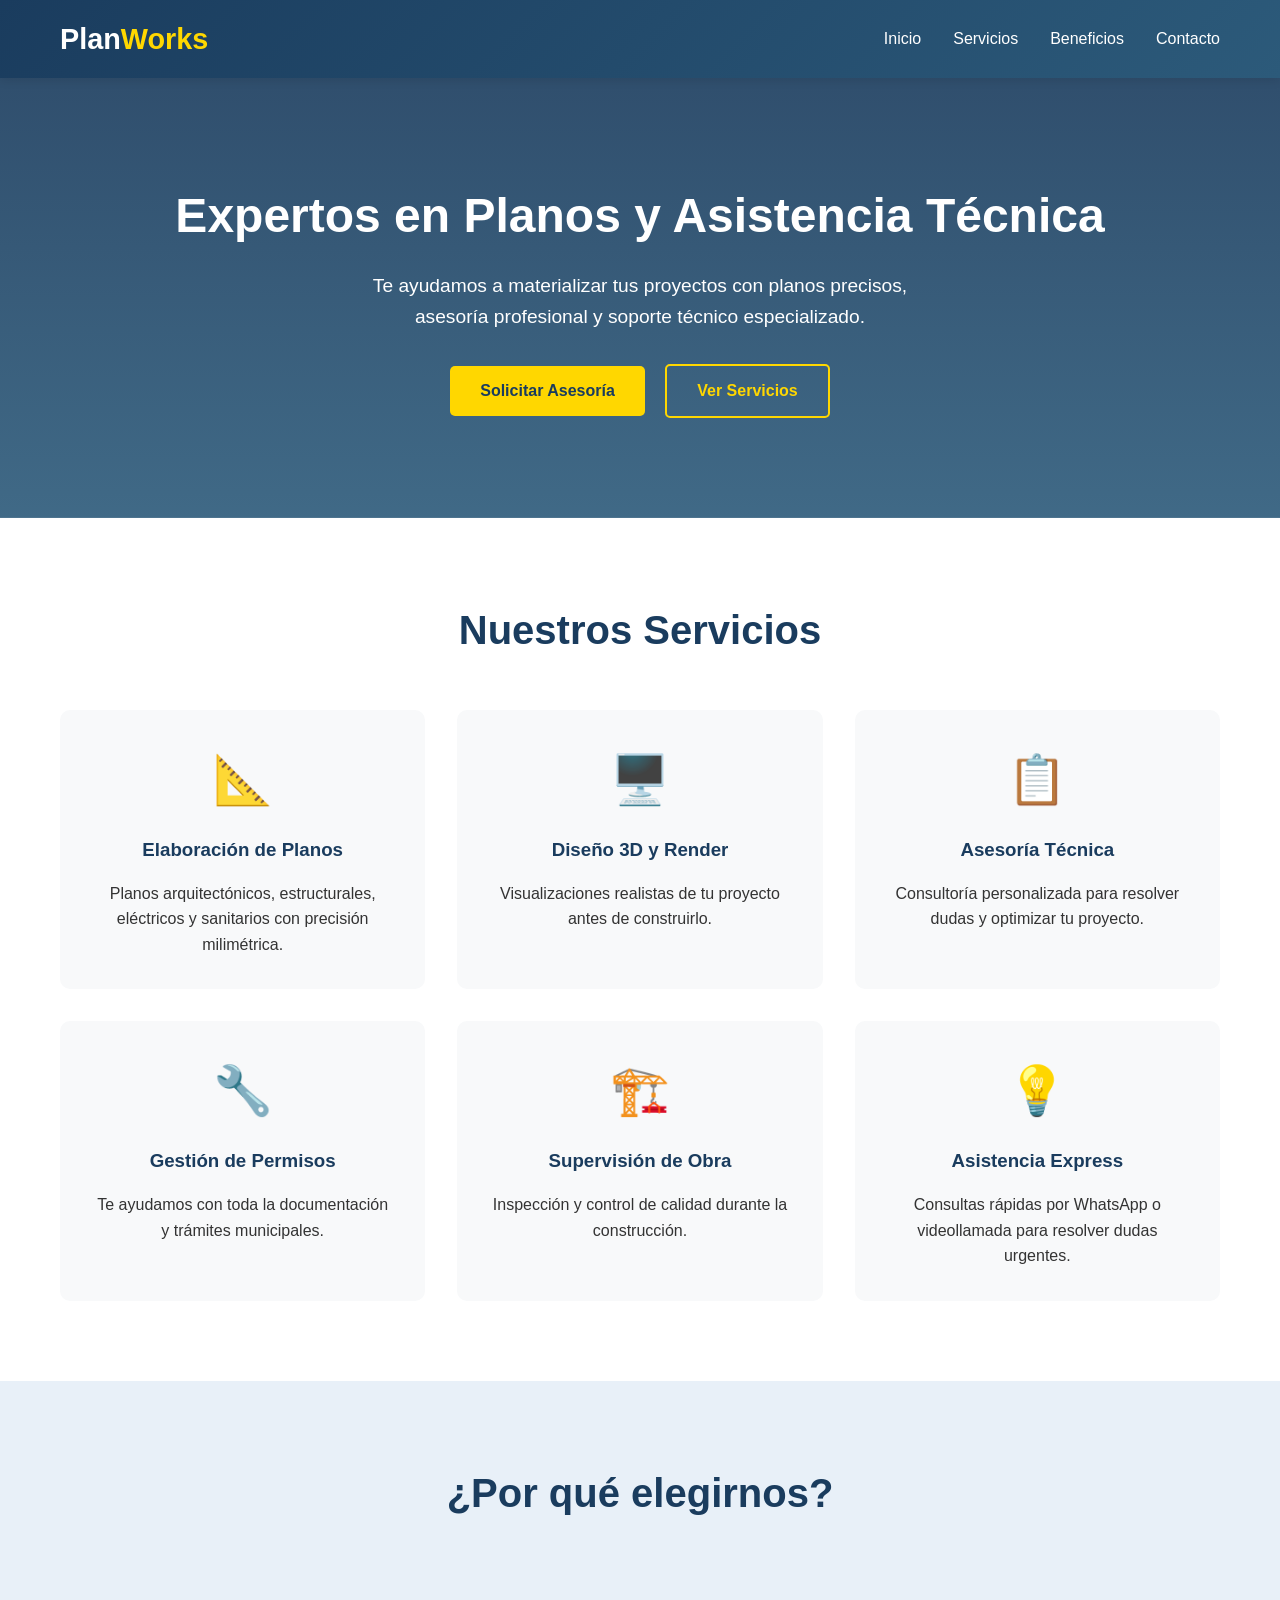
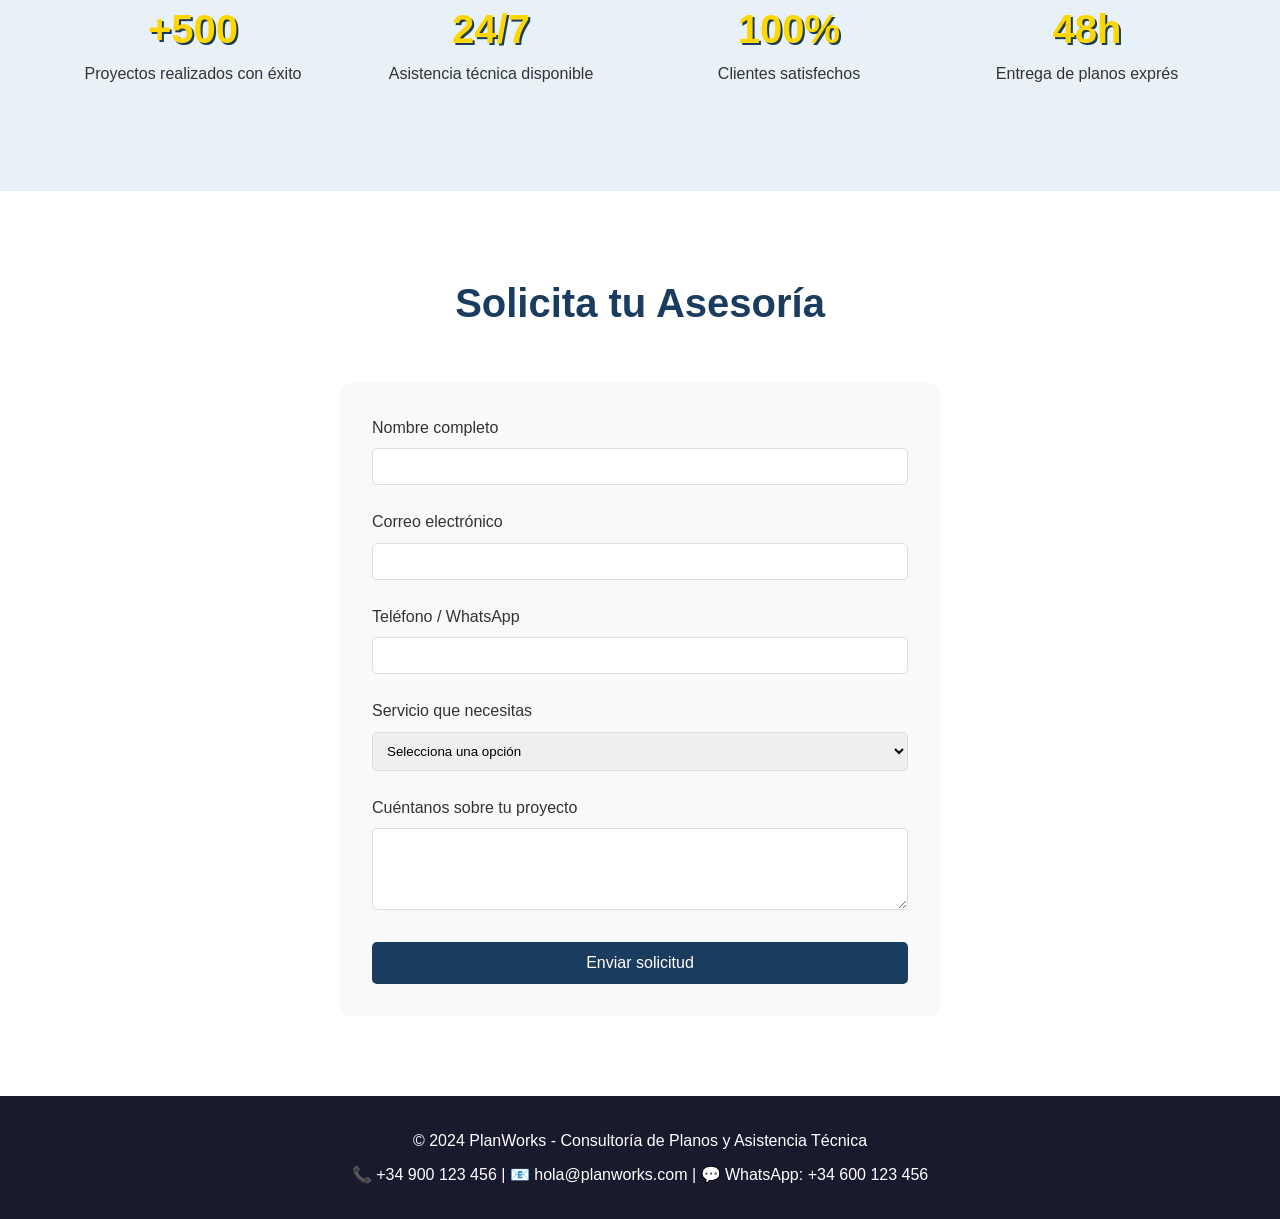
==== index.html @ 2c94723d "Update index.html" ====
<!DOCTYPE html>
<html lang="es">
<head>
    <meta charset="UTF-8">
    <meta name="viewport" content="width=device-width, initial-scale=1.0">
    <title>PlanWorks | Consultoría de Planos y Asistencia Técnica</title>
    <style>
        * {
            margin: 0;
            padding: 0;
            box-sizing: border-box;
        }

        body {
            font-family: 'Segoe UI', Tahoma, Geneva, Verdana, sans-serif;
            line-height: 1.6;
            color: #333;
            background-color: #f8f9fa;
        }

        /* Header */
        .header {
            background: linear-gradient(135deg, #1a3c5e 0%, #2c5a7a 100%);
            color: white;
            padding: 1rem 0;
            position: sticky;
            top: 0;
            z-index: 100;
            box-shadow: 0 2px 10px rgba(0,0,0,0.1);
        }

        .container {
            max-width: 1200px;
            margin: 0 auto;
            padding: 0 20px;
        }

        .nav {
            display: flex;
            justify-content: space-between;
            align-items: center;
            flex-wrap: wrap;
        }

        .logo {
            font-size: 1.8rem;
            font-weight: bold;
        }

        .logo span {
            color: #ffd700;
        }

        .nav-links {
            display: flex;
            gap: 2rem;
            list-style: none;
        }

        .nav-links a {
            color: white;
            text-decoration: none;
            font-weight: 500;
            transition: color 0.3s;
        }

        .nav-links a:hover {
            color: #ffd700;
        }

        /* Hero */
        .hero {
            background: linear-gradient(rgba(26,60,94,0.9), rgba(44,90,122,0.9)), url('https://images.unsplash.com/photo-1504917595217-d4dc5ebe6122?ixlib=rb-4.0.3&auto=format&fit=crop&w=1920&q=80');
            background-size: cover;
            background-position: center;
            color: white;
            padding: 100px 0;
            text-align: center;
        }

        .hero h1 {
            font-size: 3rem;
            margin-bottom: 1rem;
        }

        .hero p {
            font-size: 1.2rem;
            max-width: 600px;
            margin: 0 auto 2rem;
        }

        .btn {
            display: inline-block;
            padding: 12px 30px;
            background: #ffd700;
            color: #1a3c5e;
            text-decoration: none;
            border-radius: 5px;
            font-weight: bold;
            transition: transform 0.3s, background 0.3s;
        }

        .btn:hover {
            background: #ffed4a;
            transform: translateY(-2px);
        }

        .btn-outline {
            background: transparent;
            border: 2px solid #ffd700;
            color: #ffd700;
            margin-left: 1rem;
        }

        .btn-outline:hover {
            background: #ffd700;
            color: #1a3c5e;
        }

        /* Servicios */
        .services {
            padding: 80px 0;
            background: white;
        }

        .section-title {
            text-align: center;
            font-size: 2.5rem;
            margin-bottom: 3rem;
            color: #1a3c5e;
        }

        .services-grid {
            display: grid;
            grid-template-columns: repeat(auto-fit, minmax(300px, 1fr));
            gap: 2rem;
        }

        .service-card {
            background: #f8f9fa;
            padding: 2rem;
            border-radius: 10px;
            text-align: center;
            transition: transform 0.3s, box-shadow 0.3s;
        }

        .service-card:hover {
            transform: translateY(-5px);
            box-shadow: 0 10px 30px rgba(0,0,0,0.1);
        }

        .service-icon {
            font-size: 3rem;
            margin-bottom: 1rem;
        }

        .service-card h3 {
            color: #1a3c5e;
            margin-bottom: 1rem;
        }

        /* Beneficios */
        .benefits {
            background: #e8f0f8;
            padding: 80px 0;
        }

        .benefits-grid {
            display: grid;
            grid-template-columns: repeat(auto-fit, minmax(250px, 1fr));
            gap: 2rem;
        }

        .benefit-item {
            text-align: center;
            padding: 1.5rem;
        }

        .benefit-number {
            font-size: 2.5rem;
            font-weight: bold;
            color: #ffd700;
            text-shadow: 2px 2px 0 #1a3c5e;
        }

        /* Contacto */
        .contact {
            padding: 80px 0;
            background: white;
        }

        .contact-form {
            max-width: 600px;
            margin: 0 auto;
            background: #f8f9fa;
            padding: 2rem;
            border-radius: 10px;
        }

        .form-group {
            margin-bottom: 1.5rem;
        }

        .form-group label {
            display: block;
            margin-bottom: 0.5rem;
            font-weight: 500;
        }

        .form-group input,
        .form-group select,
        .form-group textarea {
            width: 100%;
            padding: 10px;
            border: 1px solid #ddd;
            border-radius: 5px;
            font-family: inherit;
        }

        .form-group textarea {
            resize: vertical;
        }

        .submit-btn {
            background: #1a3c5e;
            color: white;
            padding: 12px 30px;
            border: none;
            border-radius: 5px;
            cursor: pointer;
            font-size: 1rem;
            width: 100%;
        }

        .submit-btn:hover {
            background: #2c5a7a;
        }

        /* Footer */
        .footer {
            background: #1a1a2e;
            color: white;
            text-align: center;
            padding: 2rem 0;
        }

        /* Responsive */
        @media (max-width: 768px) {
            .nav-links {
                margin-top: 1rem;
                gap: 1rem;
            }
            .hero h1 {
                font-size: 2rem;
            }
            .btn-outline {
                margin-left: 0;
                margin-top: 1rem;
            }
        }
    </style>
</head>
<body>
    <header class="header">
        <div class="container">
            <nav class="nav">
                <div class="logo">Plan<span>Works</span></div>
                <ul class="nav-links">
                    <li><a href="#inicio">Inicio</a></li>
                    <li><a href="#servicios">Servicios</a></li>
                    <li><a href="#beneficios">Beneficios</a></li>
                    <li><a href="#contacto">Contacto</a></li>
                </ul>
            </nav>
        </div>
    </header>

    <section id="inicio" class="hero">
        <div class="container">
            <h1>Expertos en Planos y Asistencia Técnica</h1>
            <p>Te ayudamos a materializar tus proyectos con planos precisos, asesoría profesional y soporte técnico especializado.</p>
            <a href="#contacto" class="btn">Solicitar Asesoría</a>
            <a href="#servicios" class="btn btn-outline">Ver Servicios</a>
        </div>
    </section>

    <section id="servicios" class="services">
        <div class="container">
            <h2 class="section-title">Nuestros Servicios</h2>
            <div class="services-grid">
                <div class="service-card">
                    <div class="service-icon">📐</div>
                    <h3>Elaboración de Planos</h3>
                    <p>Planos arquitectónicos, estructurales, eléctricos y sanitarios con precisión milimétrica.</p>
                </div>
                <div class="service-card">
                    <div class="service-icon">🖥️</div>
                    <h3>Diseño 3D y Render</h3>
                    <p>Visualizaciones realistas de tu proyecto antes de construirlo.</p>
                </div>
                <div class="service-card">
                    <div class="service-icon">📋</div>
                    <h3>Asesoría Técnica</h3>
                    <p>Consultoría personalizada para resolver dudas y optimizar tu proyecto.</p>
                </div>
                <div class="service-card">
                    <div class="service-icon">🔧</div>
                    <h3>Gestión de Permisos</h3>
                    <p>Te ayudamos con toda la documentación y trámites municipales.</p>
                </div>
                <div class="service-card">
                    <div class="service-icon">🏗️</div>
                    <h3>Supervisión de Obra</h3>
                    <p>Inspección y control de calidad durante la construcción.</p>
                </div>
                <div class="service-card">
                    <div class="service-icon">💡</div>
                    <h3>Asistencia Express</h3>
                    <p>Consultas rápidas por WhatsApp o videollamada para resolver dudas urgentes.</p>
                </div>
            </div>
        </div>
    </section>

    <section id="beneficios" class="benefits">
        <div class="container">
            <h2 class="section-title">¿Por qué elegirnos?</h2>
            <div class="benefits-grid">
                <div class="benefit-item">
                    <div class="benefit-number">+500</div>
                    <p>Proyectos realizados con éxito</p>
                </div>
                <div class="benefit-item">
                    <div class="benefit-number">24/7</div>
                    <p>Asistencia técnica disponible</p>
                </div>
                <div class="benefit-item">
                    <div class="benefit-number">100%</div>
                    <p>Clientes satisfechos</p>
                </div>
                <div class="benefit-item">
                    <div class="benefit-number">48h</div>
                    <p>Entrega de planos exprés</p>
                </div>
            </div>
        </div>
    </section>

    <section id="contacto" class="contact">
        <div class="container">
            <h2 class="section-title">Solicita tu Asesoría</h2>
            <form class="contact-form" id="contactForm">
                <div class="form-group">
                    <label for="nombre">Nombre completo</label>
                    <input type="text" id="nombre" name="nombre" required>
                </div>
                <div class="form-group">
                    <label for="email">Correo electrónico</label>
                    <input type="email" id="email" name="email" required>
                </div>
                <div class="form-group">
                    <label for="telefono">Teléfono / WhatsApp</label>
                    <input type="tel" id="telefono" name="telefono" required>
                </div>
                <div class="form-group">
                    <label for="servicio">Servicio que necesitas</label>
                    <select id="servicio" name="servicio">
                        <option value="">Selecciona una opción</option>
                        <option>Elaboración de planos</option>
                        <option>Diseño 3D</option>
                        <option>Asesoría técnica</option>
                        <option>Gestión de permisos</option>
                        <option>Supervisión de obra</option>
                        <option>Asistencia express</option>
                    </select>
                </div>
                <div class="form-group">
                    <label for="mensaje">Cuéntanos sobre tu proyecto</label>
                    <textarea id="mensaje" name="mensaje" rows="4" required></textarea>
                </div>
                <button type="submit" class="submit-btn">Enviar solicitud</button>
            </form>
        </div>
    </section>

    <footer class="footer">
        <div class="container">
            <p>&copy; 2024 PlanWorks - Consultoría de Planos y Asistencia Técnica</p>
            <p style="margin-top: 0.5rem;">📞 +34 900 123 456 | 📧 hola@planworks.com | 💬 WhatsApp: +34 600 123 456</p>
        </div>
    </footer>

    <script>
        document.getElementById('contactForm').addEventListener('submit', function(e) {
            e.preventDefault();
            alert('¡Gracias por contactarnos! En breve un asesor se comunicará contigo.');
            this.reset();
        });
    </script>
</body>
</html>
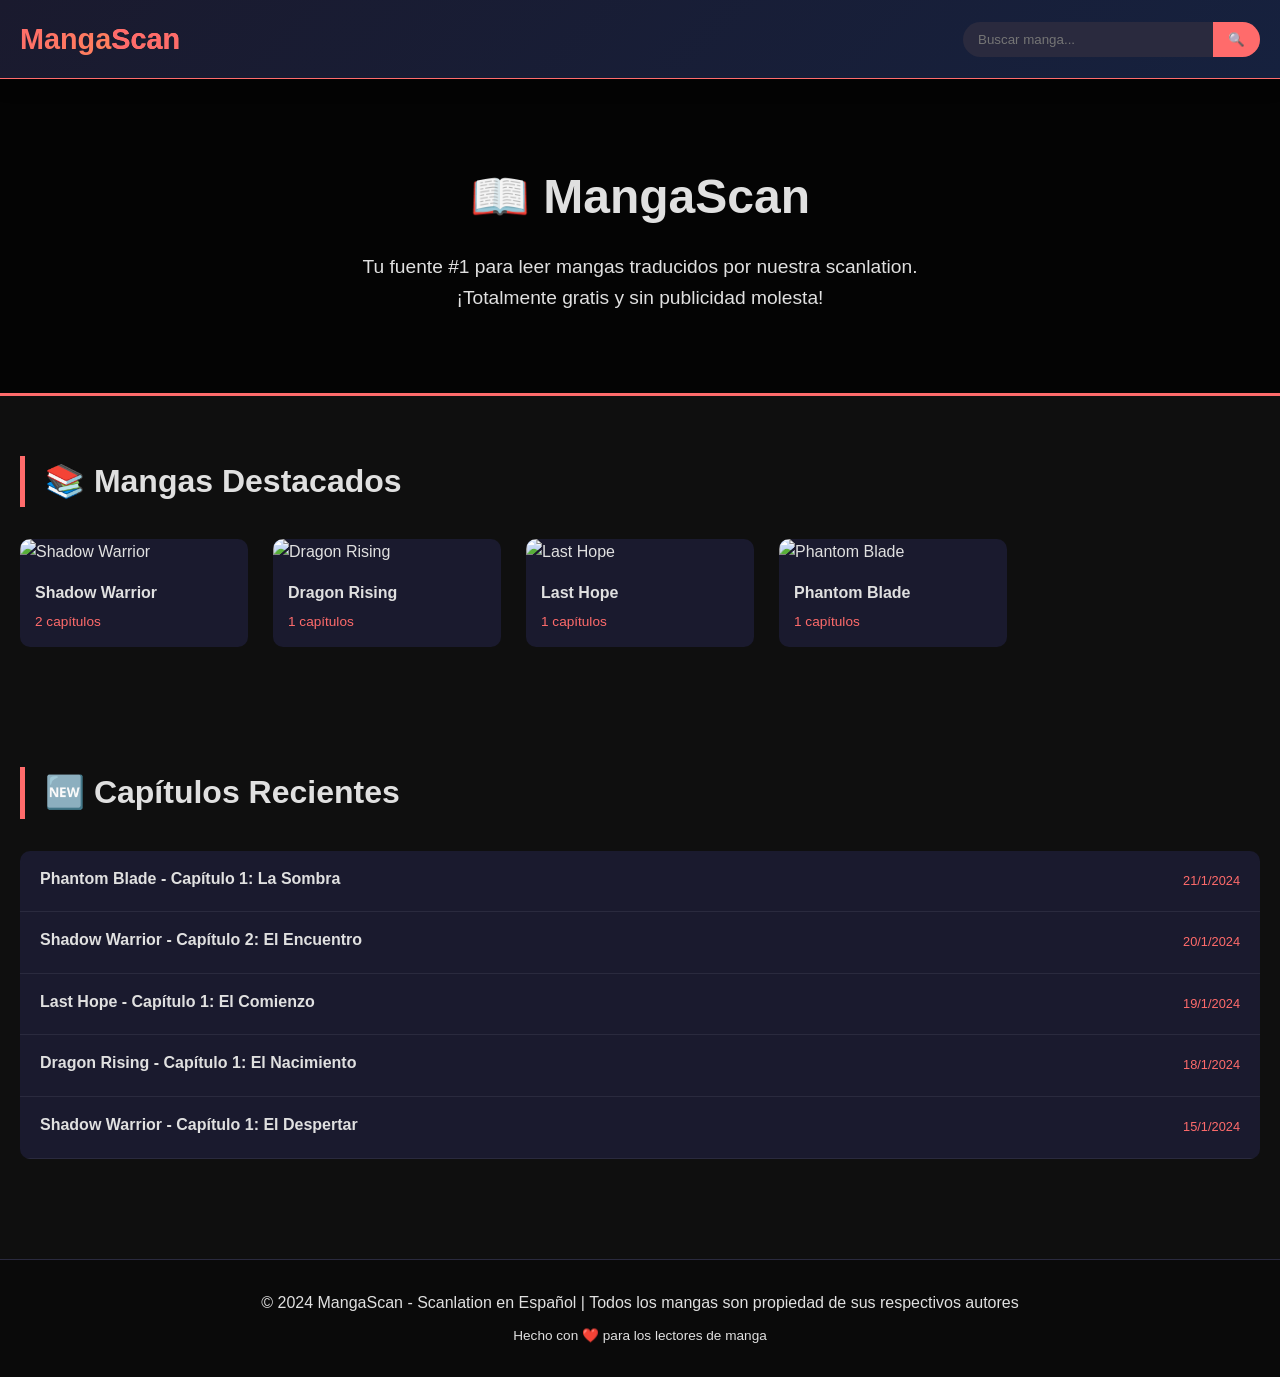
==== commit fdac6090: "Update index.html" ====
--- a/index.html
+++ b/index.html
@@ -2,8 +2,8 @@
 <html lang="es">
 <head>
     <meta charset="UTF-8">
-    <meta name="viewport" content="width=device-width, initial-scale=1.0">
-    <title>PlanWorks | Consultoría de Planos y Asistencia Técnica</title>
+    <meta name="viewport" content="width=device-width, initial-scale=1.0, user-scalable=yes">
+    <title>MangaScan | Leer Mangas Online - Scanlation en Español</title>
     <style>
         * {
             margin: 0;
@@ -12,25 +12,24 @@
         }
 
         body {
-            font-family: 'Segoe UI', Tahoma, Geneva, Verdana, sans-serif;
+            font-family: 'Segoe UI', 'Roboto', 'Noto Sans', sans-serif;
+            background: #0f0f0f;
+            color: #e0e0e0;
             line-height: 1.6;
-            color: #333;
-            background-color: #f8f9fa;
         }
 
         /* Header */
         .header {
-            background: linear-gradient(135deg, #1a3c5e 0%, #2c5a7a 100%);
-            color: white;
-            padding: 1rem 0;
+            background: linear-gradient(135deg, #1a1a2e 0%, #16213e 100%);
             position: sticky;
             top: 0;
             z-index: 100;
-            box-shadow: 0 2px 10px rgba(0,0,0,0.1);
+            box-shadow: 0 2px 20px rgba(0,0,0,0.3);
+            border-bottom: 1px solid #ff6b6b;
         }
 
         .container {
-            max-width: 1200px;
+            max-width: 1300px;
             margin: 0 auto;
             padding: 0 20px;
         }
@@ -40,42 +39,62 @@
             justify-content: space-between;
             align-items: center;
             flex-wrap: wrap;
+            padding: 1rem 0;
         }
 
         .logo {
             font-size: 1.8rem;
             font-weight: bold;
+            background: linear-gradient(135deg, #ff6b6b, #ff8e53);
+            -webkit-background-clip: text;
+            background-clip: text;
+            color: transparent;
         }
 
         .logo span {
-            color: #ffd700;
-        }
-
-        .nav-links {
+            color: #ff6b6b;
+            background: none;
+            -webkit-background-clip: unset;
+            background-clip: unset;
+        }
+
+        .search-bar {
             display: flex;
-            gap: 2rem;
-            list-style: none;
-        }
-
-        .nav-links a {
+            background: #2a2a3e;
+            border-radius: 25px;
+            overflow: hidden;
+        }
+
+        .search-bar input {
+            padding: 10px 15px;
+            border: none;
+            background: transparent;
             color: white;
-            text-decoration: none;
-            font-weight: 500;
-            transition: color 0.3s;
-        }
-
-        .nav-links a:hover {
-            color: #ffd700;
-        }
-
-        /* Hero */
+            width: 250px;
+            outline: none;
+        }
+
+        .search-bar button {
+            padding: 10px 15px;
+            background: #ff6b6b;
+            border: none;
+            color: white;
+            cursor: pointer;
+            transition: background 0.3s;
+        }
+
+        .search-bar button:hover {
+            background: #ff5252;
+        }
+
+        /* Hero Banner */
         .hero {
-            background: linear-gradient(rgba(26,60,94,0.9), rgba(44,90,122,0.9)), url('https://images.unsplash.com/photo-1504917595217-d4dc5ebe6122?ixlib=rb-4.0.3&auto=format&fit=crop&w=1920&q=80');
+            background: linear-gradient(rgba(0,0,0,0.7), rgba(0,0,0,0.7)), url('https://images.unsplash.com/photo-1578632767115-351597cf2477?ixlib=rb-4.0.3&auto=format&fit=crop&w=1920&q=80');
             background-size: cover;
             background-position: center;
-            color: white;
-            padding: 100px 0;
+            padding: 80px 0;
             text-align: center;
+            border-bottom: 3px solid #ff6b6b;
         }
 
         .hero h1 {
@@ -86,315 +105,447 @@
         .hero p {
             font-size: 1.2rem;
             max-width: 600px;
-            margin: 0 auto 2rem;
-        }
-
-        .btn {
-            display: inline-block;
-            padding: 12px 30px;
-            background: #ffd700;
-            color: #1a3c5e;
+            margin: 0 auto;
+        }
+
+        /* Últimos Capítulos */
+        .section {
+            padding: 60px 0;
+        }
+
+        .section-title {
+            font-size: 2rem;
+            margin-bottom: 2rem;
+            border-left: 5px solid #ff6b6b;
+            padding-left: 20px;
+        }
+
+        .manga-grid {
+            display: grid;
+            grid-template-columns: repeat(auto-fill, minmax(200px, 1fr));
+            gap: 25px;
+        }
+
+        .manga-card {
+            background: #1a1a2e;
+            border-radius: 10px;
+            overflow: hidden;
+            transition: transform 0.3s, box-shadow 0.3s;
+            cursor: pointer;
             text-decoration: none;
-            border-radius: 5px;
+            color: inherit;
+            display: block;
+        }
+
+        .manga-card:hover {
+            transform: translateY(-5px);
+            box-shadow: 0 10px 30px rgba(255,107,107,0.2);
+        }
+
+        .manga-cover {
+            width: 100%;
+            height: 280px;
+            object-fit: cover;
+        }
+
+        .manga-info {
+            padding: 15px;
+        }
+
+        .manga-title {
             font-weight: bold;
-            transition: transform 0.3s, background 0.3s;
-        }
-
-        .btn:hover {
-            background: #ffed4a;
-            transform: translateY(-2px);
-        }
-
-        .btn-outline {
-            background: transparent;
-            border: 2px solid #ffd700;
-            color: #ffd700;
-            margin-left: 1rem;
-        }
-
-        .btn-outline:hover {
-            background: #ffd700;
-            color: #1a3c5e;
-        }
-
-        /* Servicios */
-        .services {
-            padding: 80px 0;
-            background: white;
-        }
-
-        .section-title {
-            text-align: center;
-            font-size: 2.5rem;
-            margin-bottom: 3rem;
-            color: #1a3c5e;
-        }
-
-        .services-grid {
-            display: grid;
-            grid-template-columns: repeat(auto-fit, minmax(300px, 1fr));
-            gap: 2rem;
-        }
-
-        .service-card {
-            background: #f8f9fa;
-            padding: 2rem;
+            font-size: 1rem;
+            margin-bottom: 5px;
+        }
+
+        .manga-chapter {
+            font-size: 0.85rem;
+            color: #ff6b6b;
+        }
+
+        /* Lista de Capítulos Recientes */
+        .recent-list {
+            background: #1a1a2e;
             border-radius: 10px;
-            text-align: center;
-            transition: transform 0.3s, box-shadow 0.3s;
-        }
-
-        .service-card:hover {
-            transform: translateY(-5px);
-            box-shadow: 0 10px 30px rgba(0,0,0,0.1);
-        }
-
-        .service-icon {
-            font-size: 3rem;
-            margin-bottom: 1rem;
-        }
-
-        .service-card h3 {
-            color: #1a3c5e;
-            margin-bottom: 1rem;
-        }
-
-        /* Beneficios */
-        .benefits {
-            background: #e8f0f8;
-            padding: 80px 0;
-        }
-
-        .benefits-grid {
-            display: grid;
-            grid-template-columns: repeat(auto-fit, minmax(250px, 1fr));
-            gap: 2rem;
-        }
-
-        .benefit-item {
-            text-align: center;
-            padding: 1.5rem;
-        }
-
-        .benefit-number {
-            font-size: 2.5rem;
+            overflow: hidden;
+        }
+
+        .chapter-item {
+            display: flex;
+            justify-content: space-between;
+            align-items: center;
+            padding: 15px 20px;
+            border-bottom: 1px solid #2a2a3e;
+            transition: background 0.3s;
+            cursor: pointer;
+            text-decoration: none;
+            color: inherit;
+        }
+
+        .chapter-item:hover {
+            background: #2a2a3e;
+        }
+
+        .chapter-info h4 {
+            margin-bottom: 5px;
+        }
+
+        .chapter-info p {
+            font-size: 0.85rem;
+            color: #888;
+        }
+
+        .chapter-date {
+            font-size: 0.8rem;
+            color: #ff6b6b;
+        }
+
+        /* Lector de Mangas */
+        .reader-container {
+            display: none;
+            position: fixed;
+            top: 0;
+            left: 0;
+            width: 100%;
+            height: 100%;
+            background: #0a0a0a;
+            z-index: 1000;
+            overflow-y: auto;
+        }
+
+        .reader-header {
+            position: sticky;
+            top: 0;
+            background: #1a1a2e;
+            padding: 15px 20px;
+            display: flex;
+            justify-content: space-between;
+            align-items: center;
+            flex-wrap: wrap;
+            gap: 10px;
+            z-index: 10;
+            border-bottom: 1px solid #ff6b6b;
+        }
+
+        .reader-title {
+            font-size: 1.2rem;
             font-weight: bold;
-            color: #ffd700;
-            text-shadow: 2px 2px 0 #1a3c5e;
-        }
-
-        /* Contacto */
-        .contact {
-            padding: 80px 0;
-            background: white;
-        }
-
-        .contact-form {
-            max-width: 600px;
-            margin: 0 auto;
-            background: #f8f9fa;
-            padding: 2rem;
-            border-radius: 10px;
-        }
-
-        .form-group {
-            margin-bottom: 1.5rem;
-        }
-
-        .form-group label {
-            display: block;
-            margin-bottom: 0.5rem;
-            font-weight: 500;
-        }
-
-        .form-group input,
-        .form-group select,
-        .form-group textarea {
-            width: 100%;
-            padding: 10px;
-            border: 1px solid #ddd;
-            border-radius: 5px;
-            font-family: inherit;
-        }
-
-        .form-group textarea {
-            resize: vertical;
-        }
-
-        .submit-btn {
-            background: #1a3c5e;
+        }
+
+        .reader-controls {
+            display: flex;
+            gap: 10px;
+        }
+
+        .reader-btn {
+            background: #ff6b6b;
+            border: none;
             color: white;
-            padding: 12px 30px;
-            border: none;
+            padding: 8px 15px;
             border-radius: 5px;
             cursor: pointer;
-            font-size: 1rem;
-            width: 100%;
-        }
-
-        .submit-btn:hover {
-            background: #2c5a7a;
+            transition: background 0.3s;
+        }
+
+        .reader-btn:hover {
+            background: #ff5252;
+        }
+
+        .pages-container {
+            display: flex;
+            flex-direction: column;
+            align-items: center;
+            padding: 20px;
+        }
+
+        .manga-page {
+            max-width: 100%;
+            height: auto;
+            margin-bottom: 10px;
+            border-radius: 5px;
+            box-shadow: 0 5px 20px rgba(0,0,0,0.5);
+        }
+
+        .close-reader {
+            background: #ff4444;
         }
 
         /* Footer */
         .footer {
-            background: #1a1a2e;
-            color: white;
+            background: #0a0a0a;
             text-align: center;
-            padding: 2rem 0;
+            padding: 30px;
+            border-top: 1px solid #2a2a3e;
+            margin-top: 40px;
         }
 
         /* Responsive */
         @media (max-width: 768px) {
-            .nav-links {
-                margin-top: 1rem;
-                gap: 1rem;
+            .nav {
+                flex-direction: column;
+                gap: 15px;
+            }
+            .search-bar {
+                width: 100%;
+            }
+            .search-bar input {
+                flex: 1;
             }
             .hero h1 {
                 font-size: 2rem;
             }
-            .btn-outline {
-                margin-left: 0;
-                margin-top: 1rem;
+            .manga-grid {
+                grid-template-columns: repeat(auto-fill, minmax(150px, 1fr));
+            }
+            .manga-cover {
+                height: 220px;
             }
         }
     </style>
 </head>
 <body>
+    <!-- Header -->
     <header class="header">
         <div class="container">
             <nav class="nav">
-                <div class="logo">Plan<span>Works</span></div>
-                <ul class="nav-links">
-                    <li><a href="#inicio">Inicio</a></li>
-                    <li><a href="#servicios">Servicios</a></li>
-                    <li><a href="#beneficios">Beneficios</a></li>
-                    <li><a href="#contacto">Contacto</a></li>
-                </ul>
+                <div class="logo">Manga<span>Scan</span></div>
+                <div class="search-bar">
+                    <input type="text" id="searchInput" placeholder="Buscar manga...">
+                    <button onclick="searchManga()">🔍</button>
+                </div>
             </nav>
         </div>
     </header>
 
-    <section id="inicio" class="hero">
+    <!-- Hero -->
+    <section class="hero">
         <div class="container">
-            <h1>Expertos en Planos y Asistencia Técnica</h1>
-            <p>Te ayudamos a materializar tus proyectos con planos precisos, asesoría profesional y soporte técnico especializado.</p>
-            <a href="#contacto" class="btn">Solicitar Asesoría</a>
-            <a href="#servicios" class="btn btn-outline">Ver Servicios</a>
+            <h1>📖 MangaScan</h1>
+            <p>Tu fuente #1 para leer mangas traducidos por nuestra scanlation. ¡Totalmente gratis y sin publicidad molesta!</p>
         </div>
     </section>
 
-    <section id="servicios" class="services">
+    <!-- Últimos Mangas -->
+    <section class="section">
         <div class="container">
-            <h2 class="section-title">Nuestros Servicios</h2>
-            <div class="services-grid">
-                <div class="service-card">
-                    <div class="service-icon">📐</div>
-                    <h3>Elaboración de Planos</h3>
-                    <p>Planos arquitectónicos, estructurales, eléctricos y sanitarios con precisión milimétrica.</p>
-                </div>
-                <div class="service-card">
-                    <div class="service-icon">🖥️</div>
-                    <h3>Diseño 3D y Render</h3>
-                    <p>Visualizaciones realistas de tu proyecto antes de construirlo.</p>
-                </div>
-                <div class="service-card">
-                    <div class="service-icon">📋</div>
-                    <h3>Asesoría Técnica</h3>
-                    <p>Consultoría personalizada para resolver dudas y optimizar tu proyecto.</p>
-                </div>
-                <div class="service-card">
-                    <div class="service-icon">🔧</div>
-                    <h3>Gestión de Permisos</h3>
-                    <p>Te ayudamos con toda la documentación y trámites municipales.</p>
-                </div>
-                <div class="service-card">
-                    <div class="service-icon">🏗️</div>
-                    <h3>Supervisión de Obra</h3>
-                    <p>Inspección y control de calidad durante la construcción.</p>
-                </div>
-                <div class="service-card">
-                    <div class="service-icon">💡</div>
-                    <h3>Asistencia Express</h3>
-                    <p>Consultas rápidas por WhatsApp o videollamada para resolver dudas urgentes.</p>
-                </div>
+            <h2 class="section-title">📚 Mangas Destacados</h2>
+            <div class="manga-grid" id="mangaGrid">
+                <!-- Los mangas se cargan dinámicamente -->
             </div>
         </div>
     </section>
 
-    <section id="beneficios" class="benefits">
+    <!-- Capítulos Recientes -->
+    <section class="section">
         <div class="container">
-            <h2 class="section-title">¿Por qué elegirnos?</h2>
-            <div class="benefits-grid">
-                <div class="benefit-item">
-                    <div class="benefit-number">+500</div>
-                    <p>Proyectos realizados con éxito</p>
-                </div>
-                <div class="benefit-item">
-                    <div class="benefit-number">24/7</div>
-                    <p>Asistencia técnica disponible</p>
-                </div>
-                <div class="benefit-item">
-                    <div class="benefit-number">100%</div>
-                    <p>Clientes satisfechos</p>
-                </div>
-                <div class="benefit-item">
-                    <div class="benefit-number">48h</div>
-                    <p>Entrega de planos exprés</p>
-                </div>
+            <h2 class="section-title">🆕 Capítulos Recientes</h2>
+            <div class="recent-list" id="recentChapters">
+                <!-- Capítulos recientes -->
             </div>
         </div>
     </section>
 
-    <section id="contacto" class="contact">
-        <div class="container">
-            <h2 class="section-title">Solicita tu Asesoría</h2>
-            <form class="contact-form" id="contactForm">
-                <div class="form-group">
-                    <label for="nombre">Nombre completo</label>
-                    <input type="text" id="nombre" name="nombre" required>
-                </div>
-                <div class="form-group">
-                    <label for="email">Correo electrónico</label>
-                    <input type="email" id="email" name="email" required>
-                </div>
-                <div class="form-group">
-                    <label for="telefono">Teléfono / WhatsApp</label>
-                    <input type="tel" id="telefono" name="telefono" required>
-                </div>
-                <div class="form-group">
-                    <label for="servicio">Servicio que necesitas</label>
-                    <select id="servicio" name="servicio">
-                        <option value="">Selecciona una opción</option>
-                        <option>Elaboración de planos</option>
-                        <option>Diseño 3D</option>
-                        <option>Asesoría técnica</option>
-                        <option>Gestión de permisos</option>
-                        <option>Supervisión de obra</option>
-                        <option>Asistencia express</option>
-                    </select>
-                </div>
-                <div class="form-group">
-                    <label for="mensaje">Cuéntanos sobre tu proyecto</label>
-                    <textarea id="mensaje" name="mensaje" rows="4" required></textarea>
-                </div>
-                <button type="submit" class="submit-btn">Enviar solicitud</button>
-            </form>
-        </div>
-    </section>
+    <!-- Lector -->
+    <div id="reader" class="reader-container">
+        <div class="reader-header">
+            <div class="reader-title" id="readerTitle">Cargando...</div>
+            <div class="reader-controls">
+                <button class="reader-btn" onclick="previousChapter()">◀ Capítulo Anterior</button>
+                <button class="reader-btn" onclick="nextChapter()">Siguiente Capítulo ▶</button>
+                <button class="reader-btn close-reader" onclick="closeReader()">✖ Cerrar</button>
+            </div>
+        </div>
+        <div class="pages-container" id="pagesContainer">
+            <!-- Las páginas del manga se cargan aquí -->
+        </div>
+    </div>
 
     <footer class="footer">
         <div class="container">
-            <p>&copy; 2024 PlanWorks - Consultoría de Planos y Asistencia Técnica</p>
-            <p style="margin-top: 0.5rem;">📞 +34 900 123 456 | 📧 hola@planworks.com | 💬 WhatsApp: +34 600 123 456</p>
+            <p>© 2024 MangaScan - Scanlation en Español | Todos los mangas son propiedad de sus respectivos autores</p>
+            <p style="margin-top: 10px; font-size: 0.85rem;">Hecho con ❤️ para los lectores de manga</p>
         </div>
     </footer>
 
     <script>
-        document.getElementById('contactForm').addEventListener('submit', function(e) {
-            e.preventDefault();
-            alert('¡Gracias por contactarnos! En breve un asesor se comunicará contigo.');
-            this.reset();
+        // DATOS DE EJEMPLO - Aquí subes tus propios mangas y capítulos
+        const mangas = [
+            {
+                id: 1,
+                title: "Shadow Warrior",
+                cover: "https://via.placeholder.com/300x400/1a1a2e/ff6b6b?text=Shadow+Warrior",
+                description: "Un guerrero oscuro busca venganza"
+            },
+            {
+                id: 2,
+                title: "Dragon Rising",
+                cover: "https://via.placeholder.com/300x400/1a1a2e/ff6b6b?text=Dragon+Rising",
+                description: "La leyenda del dragón ancestral"
+            },
+            {
+                id: 3,
+                title: "Last Hope",
+                cover: "https://via.placeholder.com/300x400/1a1a2e/ff6b6b?text=Last+Hope",
+                description: "La última esperanza de la humanidad"
+            },
+            {
+                id: 4,
+                title: "Phantom Blade",
+                cover: "https://via.placeholder.com/300x400/1a1a2e/ff6b6b?text=Phantom+Blade",
+                description: "El asesino sin nombre"
+            }
+        ];
+
+        // Capítulos - AQUÍ SUBES TUS PROPIAS IMÁGENES
+        // Reemplaza las URLs de ejemplo con tus propias imágenes alojadas
+        const chapters = [
+            { id: 1, mangaId: 1, mangaTitle: "Shadow Warrior", chapterNum: 1, title: "El Despertar", date: "2024-01-15", pages: [
+                "https://via.placeholder.com/800x1200/2a2a3e/ff6b6b?text=Pagina+1",
+                "https://via.placeholder.com/800x1200/2a2a3e/ff6b6b?text=Pagina+2",
+                "https://via.placeholder.com/800x1200/2a2a3e/ff6b6b?text=Pagina+3"
+            ]},
+            { id: 2, mangaId: 1, mangaTitle: "Shadow Warrior", chapterNum: 2, title: "El Encuentro", date: "2024-01-20", pages: [
+                "https://via.placeholder.com/800x1200/2a2a3e/ff6b6b?text=Pagina+1",
+                "https://via.placeholder.com/800x1200/2a2a3e/ff6b6b?text=Pagina+2"
+            ]},
+            { id: 3, mangaId: 2, mangaTitle: "Dragon Rising", chapterNum: 1, title: "El Nacimiento", date: "2024-01-18", pages: [
+                "https://via.placeholder.com/800x1200/2a2a3e/ff6b6b?text=Pagina+1"
+            ]},
+            { id: 4, mangaId: 3, mangaTitle: "Last Hope", chapterNum: 1, title: "El Comienzo", date: "2024-01-19", pages: [
+                "https://via.placeholder.com/800x1200/2a2a3e/ff6b6b?text=Pagina+1",
+                "https://via.placeholder.com/800x1200/2a2a3e/ff6b6b?text=Pagina+2",
+                "https://via.placeholder.com/800x1200/2a2a3e/ff6b6b?text=Pagina+3",
+                "https://via.placeholder.com/800x1200/2a2a3e/ff6b6b?text=Pagina+4"
+            ]},
+            { id: 5, mangaId: 4, mangaTitle: "Phantom Blade", chapterNum: 1, title: "La Sombra", date: "2024-01-21", pages: [
+                "https://via.placeholder.com/800x1200/2a2a3e/ff6b6b?text=Pagina+1",
+                "https://via.placeholder.com/800x1200/2a2a3e/ff6b6b?text=Pagina+2"
+            ]}
+        ];
+
+        let currentChapterIndex = 0;
+        let filteredChapters = [...chapters];
+
+        function renderMangas() {
+            const mangaGrid = document.getElementById('mangaGrid');
+            mangaGrid.innerHTML = mangas.map(manga => `
+                <div class="manga-card" onclick="showMangaChapters(${manga.id})">
+                    <img class="manga-cover" src="${manga.cover}" alt="${manga.title}">
+                    <div class="manga-info">
+                        <div class="manga-title">${manga.title}</div>
+                        <div class="manga-chapter">${chapters.filter(c => c.mangaId === manga.id).length} capítulos</div>
+                    </div>
+                </div>
+            `).join('');
+        }
+
+        function renderRecentChapters() {
+            const recentList = document.getElementById('recentChapters');
+            const recent = [...filteredChapters].sort((a,b) => new Date(b.date) - new Date(a.date)).slice(0, 10);
+            recentList.innerHTML = recent.map(chapter => `
+                <div class="chapter-item" onclick="openChapter(${chapter.id})">
+                    <div class="chapter-info">
+                        <h4>${chapter.mangaTitle} - Capítulo ${chapter.chapterNum}: ${chapter.title}</h4>
+                        <p>${chapter.description || ''}</p>
+                    </div>
+                    <div class="chapter-date">${formatDate(chapter.date)}</div>
+                </div>
+            `).join('');
+        }
+
+        function showMangaChapters(mangaId) {
+            const manga = mangas.find(m => m.id === mangaId);
+            const mangaChapters = chapters.filter(c => c.mangaId === mangaId).sort((a,b) => b.chapterNum - a.chapterNum);
+            
+            const chapterList = mangaChapters.map(ch => 
+                `${ch.mangaTitle} - Capítulo ${ch.chapterNum}: ${ch.title}`
+            ).join('\n');
+            
+            if (mangaChapters.length > 0) {
+                const chapterIds = mangaChapters.map(ch => ch.id);
+                alert(`📖 ${manga.title}\n\nCapítulos disponibles:\n${chapterList}\n\nHaz clic en "Ver capítulos" en la consola para elegir.`);
+                // Por simplicidad, abrimos el primer capítulo
+                if (mangaChapters[0]) openChapter(mangaChapters[0].id);
+            } else {
+                alert('Próximamente más capítulos');
+            }
+        }
+
+        function openChapter(chapterId) {
+            const chapterIndex = filteredChapters.findIndex(c => c.id === chapterId);
+            if (chapterIndex !== -1) {
+                currentChapterIndex = chapterIndex;
+                loadChapter();
+                document.getElementById('reader').style.display = 'block';
+                document.body.style.overflow = 'hidden';
+            }
+        }
+
+        function loadChapter() {
+            const chapter = filteredChapters[currentChapterIndex];
+            if (!chapter) return;
+            
+            document.getElementById('readerTitle').textContent = `${chapter.mangaTitle} - Capítulo ${chapter.chapterNum}: ${chapter.title}`;
+            
+            const pagesContainer = document.getElementById('pagesContainer');
+            pagesContainer.innerHTML = chapter.pages.map((page, idx) => `
+                <img class="manga-page" src="${page}" alt="Página ${idx + 1}" loading="lazy">
+            `).join('');
+            
+            // Scroll al inicio
+            pagesContainer.scrollTop = 0;
+        }
+
+        function previousChapter() {
+            if (currentChapterIndex > 0) {
+                currentChapterIndex--;
+                loadChapter();
+            } else {
+                alert('Este es el primer capítulo disponible');
+            }
+        }
+
+        function nextChapter() {
+            if (currentChapterIndex < filteredChapters.length - 1) {
+                currentChapterIndex++;
+                loadChapter();
+            } else {
+                alert('No hay más capítulos disponibles');
+            }
+        }
+
+        function closeReader() {
+            document.getElementById('reader').style.display = 'none';
+            document.body.style.overflow = 'auto';
+        }
+
+        function searchManga() {
+            const query = document.getElementById('searchInput').value.toLowerCase();
+            filteredChapters = chapters.filter(ch => 
+                ch.mangaTitle.toLowerCase().includes(query) || 
+                ch.title.toLowerCase().includes(query)
+            );
+            renderRecentChapters();
+            
+            if (query && filteredChapters.length === 0) {
+                alert('No se encontraron resultados');
+            }
+        }
+
+        function formatDate(dateStr) {
+            const date = new Date(dateStr);
+            return date.toLocaleDateString('es-ES');
+        }
+
+        // Inicializar
+        renderMangas();
+        renderRecentChapters();
+
+        // Cerrar lector con ESC
+        document.addEventListener('keydown', (e) => {
+            if (e.key === 'Escape' && document.getElementById('reader').style.display === 'block') {
+                closeReader();
+            }
         });
     </script>
 </body>
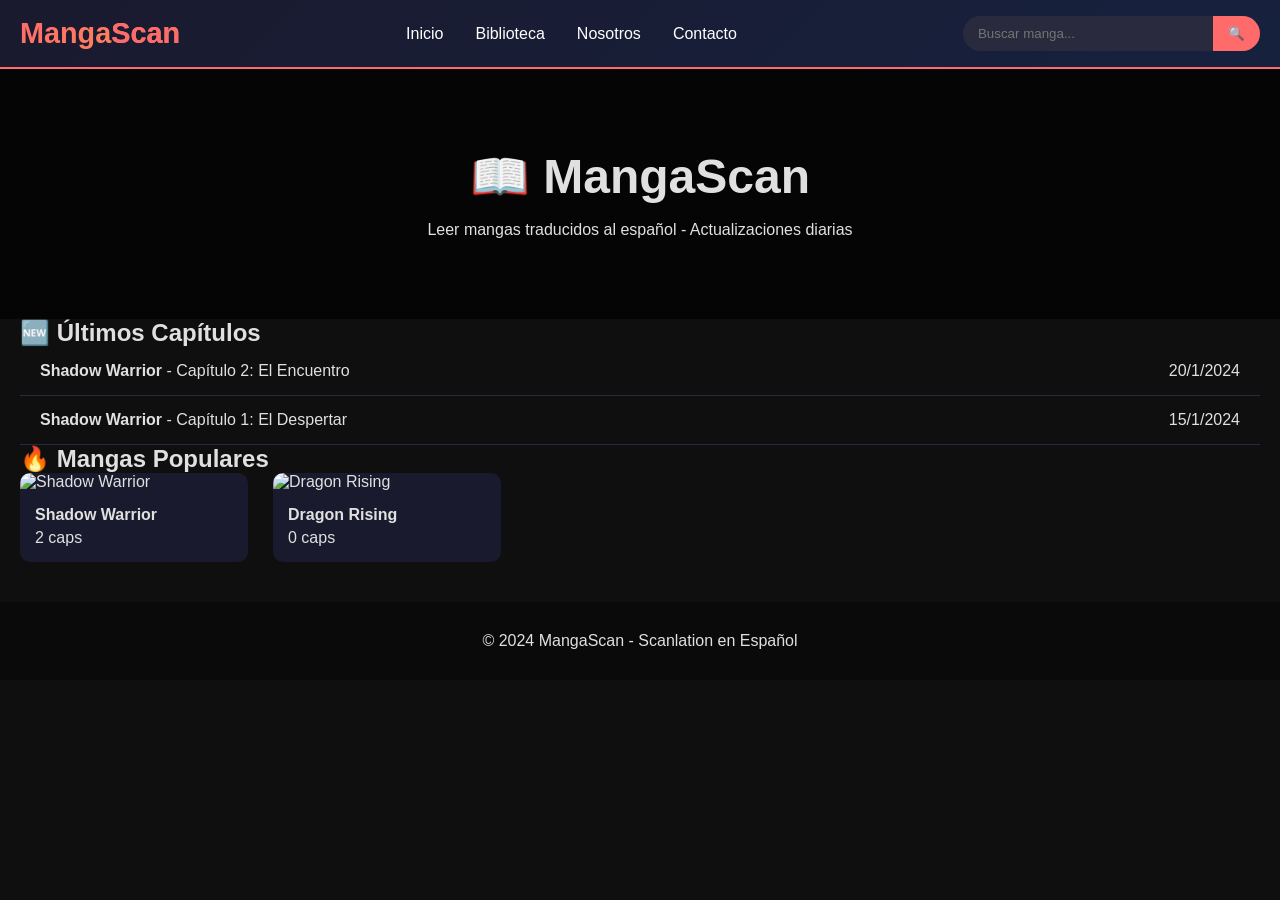
==== commit 00e9f061: "Más direcciones" ====
--- a/index.html
+++ b/index.html
@@ -2,313 +2,21 @@
 <html lang="es">
 <head>
     <meta charset="UTF-8">
-    <meta name="viewport" content="width=device-width, initial-scale=1.0, user-scalable=yes">
-    <title>MangaScan | Leer Mangas Online - Scanlation en Español</title>
-    <style>
-        * {
-            margin: 0;
-            padding: 0;
-            box-sizing: border-box;
-        }
-
-        body {
-            font-family: 'Segoe UI', 'Roboto', 'Noto Sans', sans-serif;
-            background: #0f0f0f;
-            color: #e0e0e0;
-            line-height: 1.6;
-        }
-
-        /* Header */
-        .header {
-            background: linear-gradient(135deg, #1a1a2e 0%, #16213e 100%);
-            position: sticky;
-            top: 0;
-            z-index: 100;
-            box-shadow: 0 2px 20px rgba(0,0,0,0.3);
-            border-bottom: 1px solid #ff6b6b;
-        }
-
-        .container {
-            max-width: 1300px;
-            margin: 0 auto;
-            padding: 0 20px;
-        }
-
-        .nav {
-            display: flex;
-            justify-content: space-between;
-            align-items: center;
-            flex-wrap: wrap;
-            padding: 1rem 0;
-        }
-
-        .logo {
-            font-size: 1.8rem;
-            font-weight: bold;
-            background: linear-gradient(135deg, #ff6b6b, #ff8e53);
-            -webkit-background-clip: text;
-            background-clip: text;
-            color: transparent;
-        }
-
-        .logo span {
-            color: #ff6b6b;
-            background: none;
-            -webkit-background-clip: unset;
-            background-clip: unset;
-        }
-
-        .search-bar {
-            display: flex;
-            background: #2a2a3e;
-            border-radius: 25px;
-            overflow: hidden;
-        }
-
-        .search-bar input {
-            padding: 10px 15px;
-            border: none;
-            background: transparent;
-            color: white;
-            width: 250px;
-            outline: none;
-        }
-
-        .search-bar button {
-            padding: 10px 15px;
-            background: #ff6b6b;
-            border: none;
-            color: white;
-            cursor: pointer;
-            transition: background 0.3s;
-        }
-
-        .search-bar button:hover {
-            background: #ff5252;
-        }
-
-        /* Hero Banner */
-        .hero {
-            background: linear-gradient(rgba(0,0,0,0.7), rgba(0,0,0,0.7)), url('https://images.unsplash.com/photo-1578632767115-351597cf2477?ixlib=rb-4.0.3&auto=format&fit=crop&w=1920&q=80');
-            background-size: cover;
-            background-position: center;
-            padding: 80px 0;
-            text-align: center;
-            border-bottom: 3px solid #ff6b6b;
-        }
-
-        .hero h1 {
-            font-size: 3rem;
-            margin-bottom: 1rem;
-        }
-
-        .hero p {
-            font-size: 1.2rem;
-            max-width: 600px;
-            margin: 0 auto;
-        }
-
-        /* Últimos Capítulos */
-        .section {
-            padding: 60px 0;
-        }
-
-        .section-title {
-            font-size: 2rem;
-            margin-bottom: 2rem;
-            border-left: 5px solid #ff6b6b;
-            padding-left: 20px;
-        }
-
-        .manga-grid {
-            display: grid;
-            grid-template-columns: repeat(auto-fill, minmax(200px, 1fr));
-            gap: 25px;
-        }
-
-        .manga-card {
-            background: #1a1a2e;
-            border-radius: 10px;
-            overflow: hidden;
-            transition: transform 0.3s, box-shadow 0.3s;
-            cursor: pointer;
-            text-decoration: none;
-            color: inherit;
-            display: block;
-        }
-
-        .manga-card:hover {
-            transform: translateY(-5px);
-            box-shadow: 0 10px 30px rgba(255,107,107,0.2);
-        }
-
-        .manga-cover {
-            width: 100%;
-            height: 280px;
-            object-fit: cover;
-        }
-
-        .manga-info {
-            padding: 15px;
-        }
-
-        .manga-title {
-            font-weight: bold;
-            font-size: 1rem;
-            margin-bottom: 5px;
-        }
-
-        .manga-chapter {
-            font-size: 0.85rem;
-            color: #ff6b6b;
-        }
-
-        /* Lista de Capítulos Recientes */
-        .recent-list {
-            background: #1a1a2e;
-            border-radius: 10px;
-            overflow: hidden;
-        }
-
-        .chapter-item {
-            display: flex;
-            justify-content: space-between;
-            align-items: center;
-            padding: 15px 20px;
-            border-bottom: 1px solid #2a2a3e;
-            transition: background 0.3s;
-            cursor: pointer;
-            text-decoration: none;
-            color: inherit;
-        }
-
-        .chapter-item:hover {
-            background: #2a2a3e;
-        }
-
-        .chapter-info h4 {
-            margin-bottom: 5px;
-        }
-
-        .chapter-info p {
-            font-size: 0.85rem;
-            color: #888;
-        }
-
-        .chapter-date {
-            font-size: 0.8rem;
-            color: #ff6b6b;
-        }
-
-        /* Lector de Mangas */
-        .reader-container {
-            display: none;
-            position: fixed;
-            top: 0;
-            left: 0;
-            width: 100%;
-            height: 100%;
-            background: #0a0a0a;
-            z-index: 1000;
-            overflow-y: auto;
-        }
-
-        .reader-header {
-            position: sticky;
-            top: 0;
-            background: #1a1a2e;
-            padding: 15px 20px;
-            display: flex;
-            justify-content: space-between;
-            align-items: center;
-            flex-wrap: wrap;
-            gap: 10px;
-            z-index: 10;
-            border-bottom: 1px solid #ff6b6b;
-        }
-
-        .reader-title {
-            font-size: 1.2rem;
-            font-weight: bold;
-        }
-
-        .reader-controls {
-            display: flex;
-            gap: 10px;
-        }
-
-        .reader-btn {
-            background: #ff6b6b;
-            border: none;
-            color: white;
-            padding: 8px 15px;
-            border-radius: 5px;
-            cursor: pointer;
-            transition: background 0.3s;
-        }
-
-        .reader-btn:hover {
-            background: #ff5252;
-        }
-
-        .pages-container {
-            display: flex;
-            flex-direction: column;
-            align-items: center;
-            padding: 20px;
-        }
-
-        .manga-page {
-            max-width: 100%;
-            height: auto;
-            margin-bottom: 10px;
-            border-radius: 5px;
-            box-shadow: 0 5px 20px rgba(0,0,0,0.5);
-        }
-
-        .close-reader {
-            background: #ff4444;
-        }
-
-        /* Footer */
-        .footer {
-            background: #0a0a0a;
-            text-align: center;
-            padding: 30px;
-            border-top: 1px solid #2a2a3e;
-            margin-top: 40px;
-        }
-
-        /* Responsive */
-        @media (max-width: 768px) {
-            .nav {
-                flex-direction: column;
-                gap: 15px;
-            }
-            .search-bar {
-                width: 100%;
-            }
-            .search-bar input {
-                flex: 1;
-            }
-            .hero h1 {
-                font-size: 2rem;
-            }
-            .manga-grid {
-                grid-template-columns: repeat(auto-fill, minmax(150px, 1fr));
-            }
-            .manga-cover {
-                height: 220px;
-            }
-        }
-    </style>
+    <meta name="viewport" content="width=device-width, initial-scale=1.0">
+    <title>Inicio | MangaScan</title>
+    <link rel="stylesheet" href="css/style.css">
 </head>
 <body>
-    <!-- Header -->
     <header class="header">
         <div class="container">
             <nav class="nav">
                 <div class="logo">Manga<span>Scan</span></div>
+                <ul class="nav-links">
+                    <li><a href="index.html">Inicio</a></li>
+                    <li><a href="biblioteca.html">Biblioteca</a></li>
+                    <li><a href="about.html">Nosotros</a></li>
+                    <li><a href="contacto.html">Contacto</a></li>
+                </ul>
                 <div class="search-bar">
                     <input type="text" id="searchInput" placeholder="Buscar manga...">
                     <button onclick="searchManga()">🔍</button>
@@ -317,236 +25,44 @@
         </div>
     </header>
 
-    <!-- Hero -->
-    <section class="hero">
-        <div class="container">
-            <h1>📖 MangaScan</h1>
-            <p>Tu fuente #1 para leer mangas traducidos por nuestra scanlation. ¡Totalmente gratis y sin publicidad molesta!</p>
-        </div>
-    </section>
+    <main>
+        <section class="hero">
+            <div class="container">
+                <h1>📖 MangaScan</h1>
+                <p>Leer mangas traducidos al español - Actualizaciones diarias</p>
+            </div>
+        </section>
 
-    <!-- Últimos Mangas -->
-    <section class="section">
-        <div class="container">
-            <h2 class="section-title">📚 Mangas Destacados</h2>
-            <div class="manga-grid" id="mangaGrid">
-                <!-- Los mangas se cargan dinámicamente -->
+        <section class="section">
+            <div class="container">
+                <h2 class="section-title">🆕 Últimos Capítulos</h2>
+                <div class="recent-list" id="recentChapters">
+                    <!-- Se carga con JS -->
+                </div>
             </div>
-        </div>
-    </section>
+        </section>
 
-    <!-- Capítulos Recientes -->
-    <section class="section">
-        <div class="container">
-            <h2 class="section-title">🆕 Capítulos Recientes</h2>
-            <div class="recent-list" id="recentChapters">
-                <!-- Capítulos recientes -->
+        <section class="section">
+            <div class="container">
+                <h2 class="section-title">🔥 Mangas Populares</h2>
+                <div class="manga-grid" id="popularMangas">
+                    <!-- Se carga con JS -->
+                </div>
             </div>
-        </div>
-    </section>
-
-    <!-- Lector -->
-    <div id="reader" class="reader-container">
-        <div class="reader-header">
-            <div class="reader-title" id="readerTitle">Cargando...</div>
-            <div class="reader-controls">
-                <button class="reader-btn" onclick="previousChapter()">◀ Capítulo Anterior</button>
-                <button class="reader-btn" onclick="nextChapter()">Siguiente Capítulo ▶</button>
-                <button class="reader-btn close-reader" onclick="closeReader()">✖ Cerrar</button>
-            </div>
-        </div>
-        <div class="pages-container" id="pagesContainer">
-            <!-- Las páginas del manga se cargan aquí -->
-        </div>
-    </div>
+        </section>
+    </main>
 
     <footer class="footer">
         <div class="container">
-            <p>© 2024 MangaScan - Scanlation en Español | Todos los mangas son propiedad de sus respectivos autores</p>
-            <p style="margin-top: 10px; font-size: 0.85rem;">Hecho con ❤️ para los lectores de manga</p>
+            <p>© 2024 MangaScan - Scanlation en Español</p>
         </div>
     </footer>
 
+    <script src="js/main.js"></script>
     <script>
-        // DATOS DE EJEMPLO - Aquí subes tus propios mangas y capítulos
-        const mangas = [
-            {
-                id: 1,
-                title: "Shadow Warrior",
-                cover: "https://via.placeholder.com/300x400/1a1a2e/ff6b6b?text=Shadow+Warrior",
-                description: "Un guerrero oscuro busca venganza"
-            },
-            {
-                id: 2,
-                title: "Dragon Rising",
-                cover: "https://via.placeholder.com/300x400/1a1a2e/ff6b6b?text=Dragon+Rising",
-                description: "La leyenda del dragón ancestral"
-            },
-            {
-                id: 3,
-                title: "Last Hope",
-                cover: "https://via.placeholder.com/300x400/1a1a2e/ff6b6b?text=Last+Hope",
-                description: "La última esperanza de la humanidad"
-            },
-            {
-                id: 4,
-                title: "Phantom Blade",
-                cover: "https://via.placeholder.com/300x400/1a1a2e/ff6b6b?text=Phantom+Blade",
-                description: "El asesino sin nombre"
-            }
-        ];
-
-        // Capítulos - AQUÍ SUBES TUS PROPIAS IMÁGENES
-        // Reemplaza las URLs de ejemplo con tus propias imágenes alojadas
-        const chapters = [
-            { id: 1, mangaId: 1, mangaTitle: "Shadow Warrior", chapterNum: 1, title: "El Despertar", date: "2024-01-15", pages: [
-                "https://via.placeholder.com/800x1200/2a2a3e/ff6b6b?text=Pagina+1",
-                "https://via.placeholder.com/800x1200/2a2a3e/ff6b6b?text=Pagina+2",
-                "https://via.placeholder.com/800x1200/2a2a3e/ff6b6b?text=Pagina+3"
-            ]},
-            { id: 2, mangaId: 1, mangaTitle: "Shadow Warrior", chapterNum: 2, title: "El Encuentro", date: "2024-01-20", pages: [
-                "https://via.placeholder.com/800x1200/2a2a3e/ff6b6b?text=Pagina+1",
-                "https://via.placeholder.com/800x1200/2a2a3e/ff6b6b?text=Pagina+2"
-            ]},
-            { id: 3, mangaId: 2, mangaTitle: "Dragon Rising", chapterNum: 1, title: "El Nacimiento", date: "2024-01-18", pages: [
-                "https://via.placeholder.com/800x1200/2a2a3e/ff6b6b?text=Pagina+1"
-            ]},
-            { id: 4, mangaId: 3, mangaTitle: "Last Hope", chapterNum: 1, title: "El Comienzo", date: "2024-01-19", pages: [
-                "https://via.placeholder.com/800x1200/2a2a3e/ff6b6b?text=Pagina+1",
-                "https://via.placeholder.com/800x1200/2a2a3e/ff6b6b?text=Pagina+2",
-                "https://via.placeholder.com/800x1200/2a2a3e/ff6b6b?text=Pagina+3",
-                "https://via.placeholder.com/800x1200/2a2a3e/ff6b6b?text=Pagina+4"
-            ]},
-            { id: 5, mangaId: 4, mangaTitle: "Phantom Blade", chapterNum: 1, title: "La Sombra", date: "2024-01-21", pages: [
-                "https://via.placeholder.com/800x1200/2a2a3e/ff6b6b?text=Pagina+1",
-                "https://via.placeholder.com/800x1200/2a2a3e/ff6b6b?text=Pagina+2"
-            ]}
-        ];
-
-        let currentChapterIndex = 0;
-        let filteredChapters = [...chapters];
-
-        function renderMangas() {
-            const mangaGrid = document.getElementById('mangaGrid');
-            mangaGrid.innerHTML = mangas.map(manga => `
-                <div class="manga-card" onclick="showMangaChapters(${manga.id})">
-                    <img class="manga-cover" src="${manga.cover}" alt="${manga.title}">
-                    <div class="manga-info">
-                        <div class="manga-title">${manga.title}</div>
-                        <div class="manga-chapter">${chapters.filter(c => c.mangaId === manga.id).length} capítulos</div>
-                    </div>
-                </div>
-            `).join('');
-        }
-
-        function renderRecentChapters() {
-            const recentList = document.getElementById('recentChapters');
-            const recent = [...filteredChapters].sort((a,b) => new Date(b.date) - new Date(a.date)).slice(0, 10);
-            recentList.innerHTML = recent.map(chapter => `
-                <div class="chapter-item" onclick="openChapter(${chapter.id})">
-                    <div class="chapter-info">
-                        <h4>${chapter.mangaTitle} - Capítulo ${chapter.chapterNum}: ${chapter.title}</h4>
-                        <p>${chapter.description || ''}</p>
-                    </div>
-                    <div class="chapter-date">${formatDate(chapter.date)}</div>
-                </div>
-            `).join('');
-        }
-
-        function showMangaChapters(mangaId) {
-            const manga = mangas.find(m => m.id === mangaId);
-            const mangaChapters = chapters.filter(c => c.mangaId === mangaId).sort((a,b) => b.chapterNum - a.chapterNum);
-            
-            const chapterList = mangaChapters.map(ch => 
-                `${ch.mangaTitle} - Capítulo ${ch.chapterNum}: ${ch.title}`
-            ).join('\n');
-            
-            if (mangaChapters.length > 0) {
-                const chapterIds = mangaChapters.map(ch => ch.id);
-                alert(`📖 ${manga.title}\n\nCapítulos disponibles:\n${chapterList}\n\nHaz clic en "Ver capítulos" en la consola para elegir.`);
-                // Por simplicidad, abrimos el primer capítulo
-                if (mangaChapters[0]) openChapter(mangaChapters[0].id);
-            } else {
-                alert('Próximamente más capítulos');
-            }
-        }
-
-        function openChapter(chapterId) {
-            const chapterIndex = filteredChapters.findIndex(c => c.id === chapterId);
-            if (chapterIndex !== -1) {
-                currentChapterIndex = chapterIndex;
-                loadChapter();
-                document.getElementById('reader').style.display = 'block';
-                document.body.style.overflow = 'hidden';
-            }
-        }
-
-        function loadChapter() {
-            const chapter = filteredChapters[currentChapterIndex];
-            if (!chapter) return;
-            
-            document.getElementById('readerTitle').textContent = `${chapter.mangaTitle} - Capítulo ${chapter.chapterNum}: ${chapter.title}`;
-            
-            const pagesContainer = document.getElementById('pagesContainer');
-            pagesContainer.innerHTML = chapter.pages.map((page, idx) => `
-                <img class="manga-page" src="${page}" alt="Página ${idx + 1}" loading="lazy">
-            `).join('');
-            
-            // Scroll al inicio
-            pagesContainer.scrollTop = 0;
-        }
-
-        function previousChapter() {
-            if (currentChapterIndex > 0) {
-                currentChapterIndex--;
-                loadChapter();
-            } else {
-                alert('Este es el primer capítulo disponible');
-            }
-        }
-
-        function nextChapter() {
-            if (currentChapterIndex < filteredChapters.length - 1) {
-                currentChapterIndex++;
-                loadChapter();
-            } else {
-                alert('No hay más capítulos disponibles');
-            }
-        }
-
-        function closeReader() {
-            document.getElementById('reader').style.display = 'none';
-            document.body.style.overflow = 'auto';
-        }
-
-        function searchManga() {
-            const query = document.getElementById('searchInput').value.toLowerCase();
-            filteredChapters = chapters.filter(ch => 
-                ch.mangaTitle.toLowerCase().includes(query) || 
-                ch.title.toLowerCase().includes(query)
-            );
-            renderRecentChapters();
-            
-            if (query && filteredChapters.length === 0) {
-                alert('No se encontraron resultados');
-            }
-        }
-
-        function formatDate(dateStr) {
-            const date = new Date(dateStr);
-            return date.toLocaleDateString('es-ES');
-        }
-
-        // Inicializar
-        renderMangas();
-        renderRecentChapters();
-
-        // Cerrar lector con ESC
-        document.addEventListener('keydown', (e) => {
-            if (e.key === 'Escape' && document.getElementById('reader').style.display === 'block') {
-                closeReader();
-            }
-        });
+        // Cargar datos al inicio
+        loadRecentChapters();
+        loadPopularMangas();
     </script>
 </body>
-</html>
+</html>
--- a/css/style.css
+++ b/css/style.css
@@ -0,0 +1,242 @@
+* {
+    margin: 0;
+    padding: 0;
+    box-sizing: border-box;
+}
+
+body {
+    font-family: 'Segoe UI', sans-serif;
+    background: #0f0f0f;
+    color: #e0e0e0;
+}
+
+.container {
+    max-width: 1300px;
+    margin: 0 auto;
+    padding: 0 20px;
+}
+
+/* Header */
+.header {
+    background: linear-gradient(135deg, #1a1a2e, #16213e);
+    position: sticky;
+    top: 0;
+    z-index: 100;
+    border-bottom: 2px solid #ff6b6b;
+}
+
+.nav {
+    display: flex;
+    justify-content: space-between;
+    align-items: center;
+    flex-wrap: wrap;
+    padding: 1rem 0;
+}
+
+.logo {
+    font-size: 1.8rem;
+    font-weight: bold;
+    background: linear-gradient(135deg, #ff6b6b, #ff8e53);
+    -webkit-background-clip: text;
+    background-clip: text;
+    color: transparent;
+}
+
+.logo span {
+    color: #ff6b6b;
+}
+
+.nav-links {
+    display: flex;
+    gap: 2rem;
+    list-style: none;
+}
+
+.nav-links a {
+    color: white;
+    text-decoration: none;
+    transition: color 0.3s;
+}
+
+.nav-links a:hover {
+    color: #ff6b6b;
+}
+
+.search-bar {
+    display: flex;
+    background: #2a2a3e;
+    border-radius: 25px;
+    overflow: hidden;
+}
+
+.search-bar input {
+    padding: 10px 15px;
+    border: none;
+    background: transparent;
+    color: white;
+    width: 250px;
+    outline: none;
+}
+
+.search-bar button {
+    padding: 10px 15px;
+    background: #ff6b6b;
+    border: none;
+    color: white;
+    cursor: pointer;
+}
+
+/* Hero */
+.hero {
+    background: linear-gradient(rgba(0,0,0,0.7), rgba(0,0,0,0.7)), url('https://images.unsplash.com/photo-1578632767115-351597cf2477?ixlib=rb-4.0.3');
+    background-size: cover;
+    padding: 80px 0;
+    text-align: center;
+}
+
+.hero h1 {
+    font-size: 3rem;
+    margin-bottom: 1rem;
+}
+
+/* Grid de mangas */
+.manga-grid {
+    display: grid;
+    grid-template-columns: repeat(auto-fill, minmax(200px, 1fr));
+    gap: 25px;
+}
+
+.manga-card {
+    background: #1a1a2e;
+    border-radius: 10px;
+    overflow: hidden;
+    transition: transform 0.3s;
+    cursor: pointer;
+    text-decoration: none;
+    color: inherit;
+}
+
+.manga-card:hover {
+    transform: translateY(-5px);
+}
+
+.manga-cover {
+    width: 100%;
+    height: 280px;
+    object-fit: cover;
+}
+
+.manga-info {
+    padding: 15px;
+}
+
+.manga-title {
+    font-weight: bold;
+    margin-bottom: 5px;
+}
+
+/* Lista de capítulos */
+.chapters-list {
+    background: #1a1a2e;
+    border-radius: 10px;
+}
+
+.chapter-item {
+    display: flex;
+    justify-content: space-between;
+    padding: 15px 20px;
+    border-bottom: 1px solid #2a2a3e;
+    text-decoration: none;
+    color: inherit;
+    transition: background 0.3s;
+}
+
+.chapter-item:hover {
+    background: #2a2a3e;
+}
+
+/* Lector */
+.reader-body {
+    background: #0a0a0a;
+    overflow-y: auto;
+}
+
+.reader-container {
+    width: 100%;
+    min-height: 100vh;
+}
+
+.reader-header {
+    position: sticky;
+    top: 0;
+    background: #1a1a2e;
+    padding: 15px 20px;
+    display: flex;
+    justify-content: space-between;
+    align-items: center;
+    flex-wrap: wrap;
+    z-index: 10;
+}
+
+.reader-btn {
+    background: #ff6b6b;
+    color: white;
+    padding: 8px 15px;
+    text-decoration: none;
+    border-radius: 5px;
+    margin: 5px;
+    display: inline-block;
+}
+
+.pages-container {
+    display: flex;
+    flex-direction: column;
+    align-items: center;
+    padding: 20px;
+}
+
+.manga-page {
+    max-width: 100%;
+    height: auto;
+    margin-bottom: 10px;
+}
+
+/* Filtros */
+.filter-buttons {
+    display: flex;
+    gap: 10px;
+    flex-wrap: wrap;
+    margin-bottom: 30px;
+}
+
+.filter-btn {
+    padding: 8px 20px;
+    background: #2a2a3e;
+    border: none;
+    color: white;
+    border-radius: 20px;
+    cursor: pointer;
+}
+
+.filter-btn.active {
+    background: #ff6b6b;
+}
+
+/* Footer */
+.footer {
+    background: #0a0a0a;
+    text-align: center;
+    padding: 30px;
+    margin-top: 40px;
+}
+
+/* Responsive */
+@media (max-width: 768px) {
+    .nav {
+        flex-direction: column;
+        gap: 15px;
+    }
+    .manga-grid {
+        grid-template-columns: repeat(auto-fill, minmax(150px, 1fr));
+    }
+}
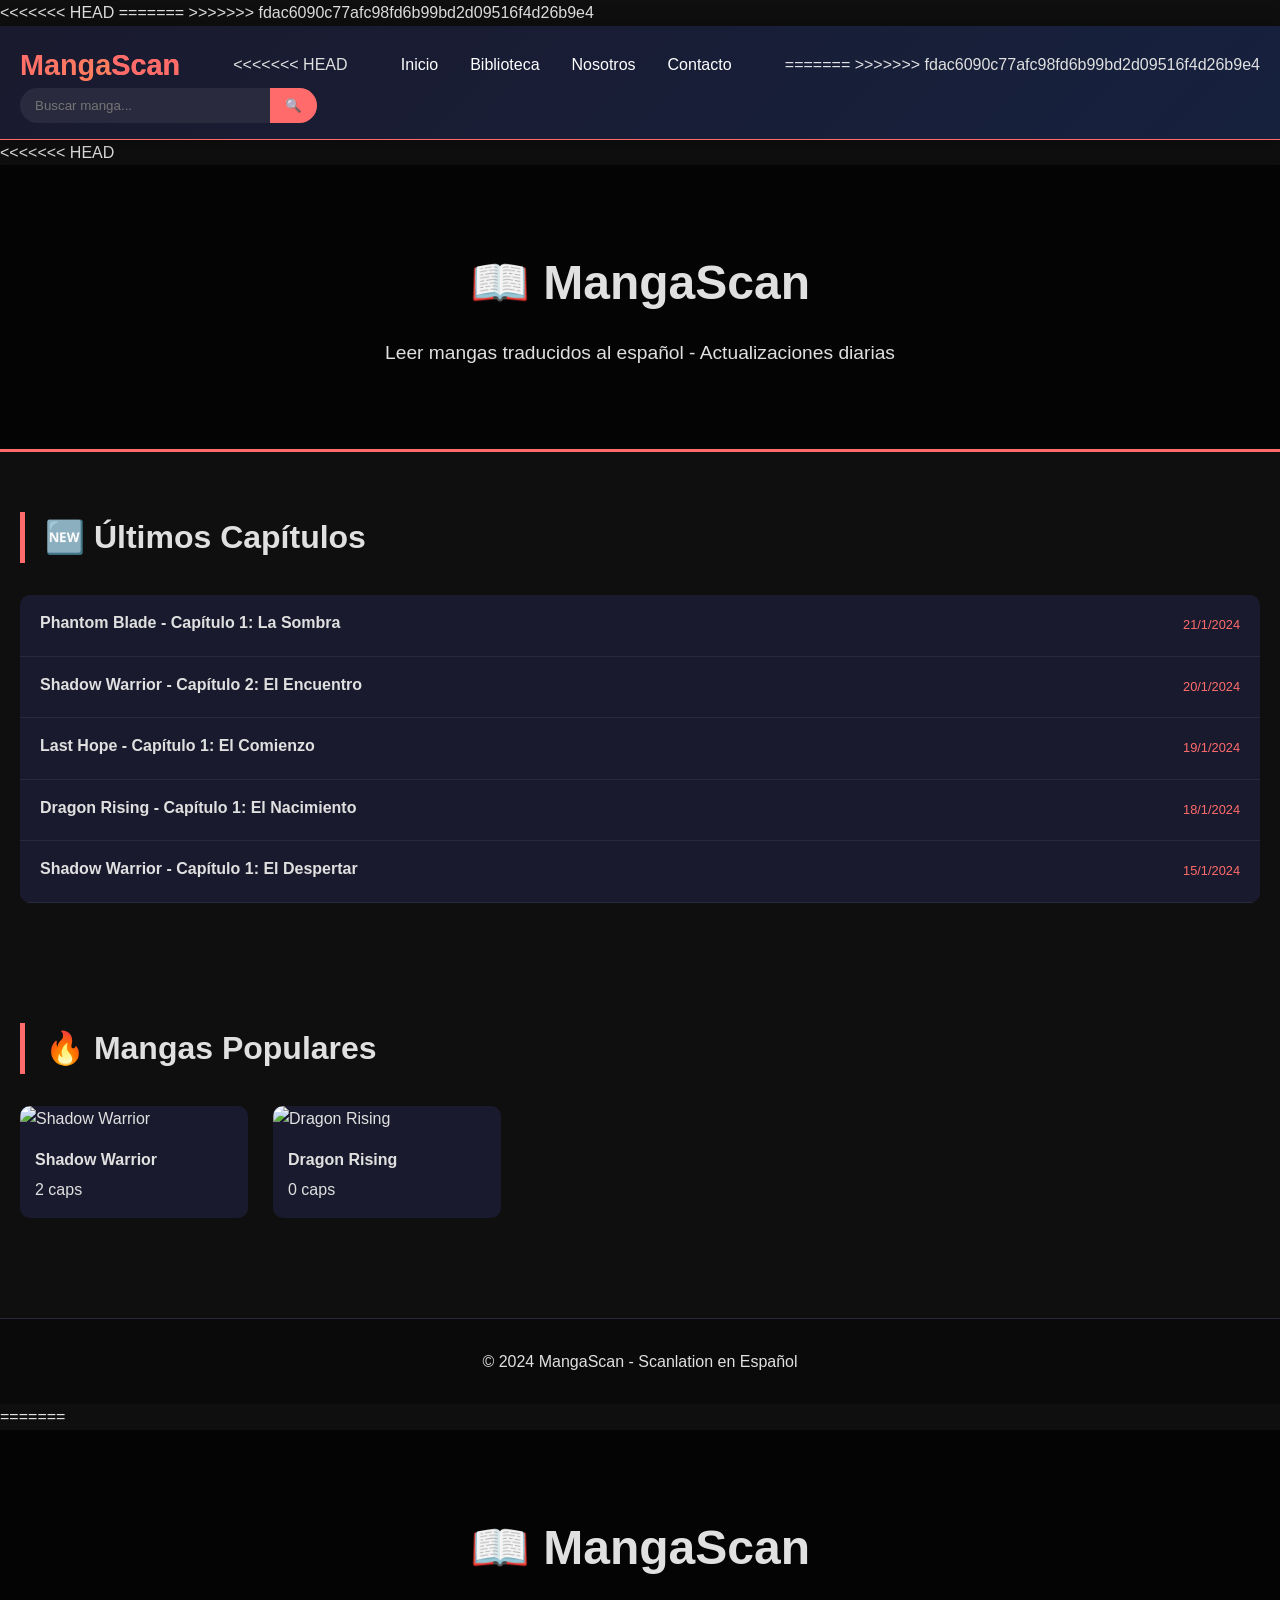
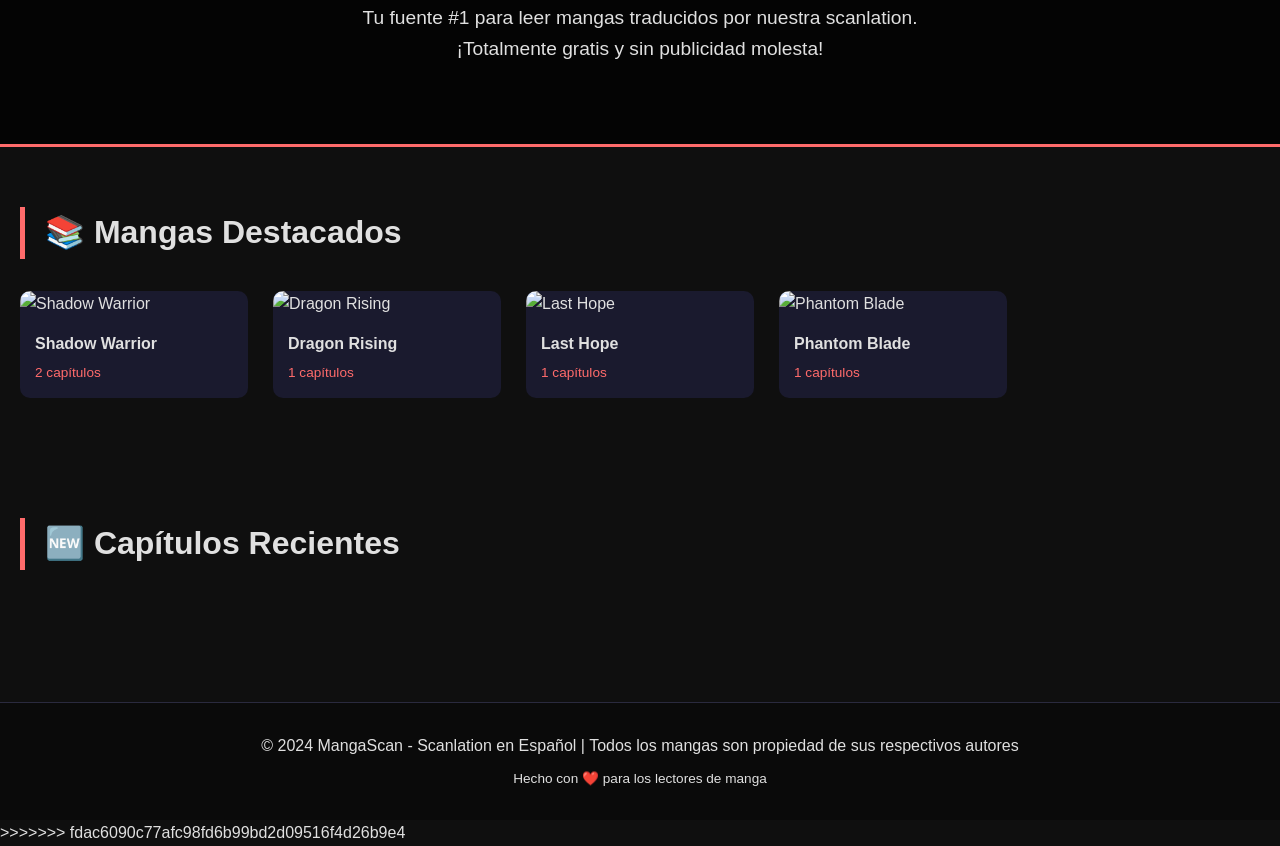
==== commit 034cedc5: "Add files via upload" ====
--- a/index.html
+++ b/index.html
@@ -1,68 +1,613 @@
-<!DOCTYPE html>
-<html lang="es">
-<head>
-    <meta charset="UTF-8">
-    <meta name="viewport" content="width=device-width, initial-scale=1.0">
-    <title>Inicio | MangaScan</title>
-    <link rel="stylesheet" href="css/style.css">
-</head>
-<body>
-    <header class="header">
-        <div class="container">
-            <nav class="nav">
-                <div class="logo">Manga<span>Scan</span></div>
-                <ul class="nav-links">
-                    <li><a href="index.html">Inicio</a></li>
-                    <li><a href="biblioteca.html">Biblioteca</a></li>
-                    <li><a href="about.html">Nosotros</a></li>
-                    <li><a href="contacto.html">Contacto</a></li>
-                </ul>
-                <div class="search-bar">
-                    <input type="text" id="searchInput" placeholder="Buscar manga...">
-                    <button onclick="searchManga()">🔍</button>
-                </div>
-            </nav>
-        </div>
-    </header>
-
-    <main>
-        <section class="hero">
-            <div class="container">
-                <h1>📖 MangaScan</h1>
-                <p>Leer mangas traducidos al español - Actualizaciones diarias</p>
-            </div>
-        </section>
-
-        <section class="section">
-            <div class="container">
-                <h2 class="section-title">🆕 Últimos Capítulos</h2>
-                <div class="recent-list" id="recentChapters">
-                    <!-- Se carga con JS -->
-                </div>
-            </div>
-        </section>
-
-        <section class="section">
-            <div class="container">
-                <h2 class="section-title">🔥 Mangas Populares</h2>
-                <div class="manga-grid" id="popularMangas">
-                    <!-- Se carga con JS -->
-                </div>
-            </div>
-        </section>
-    </main>
-
-    <footer class="footer">
-        <div class="container">
-            <p>© 2024 MangaScan - Scanlation en Español</p>
-        </div>
-    </footer>
-
-    <script src="js/main.js"></script>
-    <script>
-        // Cargar datos al inicio
-        loadRecentChapters();
-        loadPopularMangas();
-    </script>
-</body>
-</html>+<!DOCTYPE html>
+<html lang="es">
+<head>
+    <meta charset="UTF-8">
+<<<<<<< HEAD
+    <meta name="viewport" content="width=device-width, initial-scale=1.0">
+    <title>Inicio | MangaScan</title>
+    <link rel="stylesheet" href="css/style.css">
+</head>
+<body>
+=======
+    <meta name="viewport" content="width=device-width, initial-scale=1.0, user-scalable=yes">
+    <title>MangaScan | Leer Mangas Online - Scanlation en Español</title>
+    <style>
+        * {
+            margin: 0;
+            padding: 0;
+            box-sizing: border-box;
+        }
+
+        body {
+            font-family: 'Segoe UI', 'Roboto', 'Noto Sans', sans-serif;
+            background: #0f0f0f;
+            color: #e0e0e0;
+            line-height: 1.6;
+        }
+
+        /* Header */
+        .header {
+            background: linear-gradient(135deg, #1a1a2e 0%, #16213e 100%);
+            position: sticky;
+            top: 0;
+            z-index: 100;
+            box-shadow: 0 2px 20px rgba(0,0,0,0.3);
+            border-bottom: 1px solid #ff6b6b;
+        }
+
+        .container {
+            max-width: 1300px;
+            margin: 0 auto;
+            padding: 0 20px;
+        }
+
+        .nav {
+            display: flex;
+            justify-content: space-between;
+            align-items: center;
+            flex-wrap: wrap;
+            padding: 1rem 0;
+        }
+
+        .logo {
+            font-size: 1.8rem;
+            font-weight: bold;
+            background: linear-gradient(135deg, #ff6b6b, #ff8e53);
+            -webkit-background-clip: text;
+            background-clip: text;
+            color: transparent;
+        }
+
+        .logo span {
+            color: #ff6b6b;
+            background: none;
+            -webkit-background-clip: unset;
+            background-clip: unset;
+        }
+
+        .search-bar {
+            display: flex;
+            background: #2a2a3e;
+            border-radius: 25px;
+            overflow: hidden;
+        }
+
+        .search-bar input {
+            padding: 10px 15px;
+            border: none;
+            background: transparent;
+            color: white;
+            width: 250px;
+            outline: none;
+        }
+
+        .search-bar button {
+            padding: 10px 15px;
+            background: #ff6b6b;
+            border: none;
+            color: white;
+            cursor: pointer;
+            transition: background 0.3s;
+        }
+
+        .search-bar button:hover {
+            background: #ff5252;
+        }
+
+        /* Hero Banner */
+        .hero {
+            background: linear-gradient(rgba(0,0,0,0.7), rgba(0,0,0,0.7)), url('https://images.unsplash.com/photo-1578632767115-351597cf2477?ixlib=rb-4.0.3&auto=format&fit=crop&w=1920&q=80');
+            background-size: cover;
+            background-position: center;
+            padding: 80px 0;
+            text-align: center;
+            border-bottom: 3px solid #ff6b6b;
+        }
+
+        .hero h1 {
+            font-size: 3rem;
+            margin-bottom: 1rem;
+        }
+
+        .hero p {
+            font-size: 1.2rem;
+            max-width: 600px;
+            margin: 0 auto;
+        }
+
+        /* Últimos Capítulos */
+        .section {
+            padding: 60px 0;
+        }
+
+        .section-title {
+            font-size: 2rem;
+            margin-bottom: 2rem;
+            border-left: 5px solid #ff6b6b;
+            padding-left: 20px;
+        }
+
+        .manga-grid {
+            display: grid;
+            grid-template-columns: repeat(auto-fill, minmax(200px, 1fr));
+            gap: 25px;
+        }
+
+        .manga-card {
+            background: #1a1a2e;
+            border-radius: 10px;
+            overflow: hidden;
+            transition: transform 0.3s, box-shadow 0.3s;
+            cursor: pointer;
+            text-decoration: none;
+            color: inherit;
+            display: block;
+        }
+
+        .manga-card:hover {
+            transform: translateY(-5px);
+            box-shadow: 0 10px 30px rgba(255,107,107,0.2);
+        }
+
+        .manga-cover {
+            width: 100%;
+            height: 280px;
+            object-fit: cover;
+        }
+
+        .manga-info {
+            padding: 15px;
+        }
+
+        .manga-title {
+            font-weight: bold;
+            font-size: 1rem;
+            margin-bottom: 5px;
+        }
+
+        .manga-chapter {
+            font-size: 0.85rem;
+            color: #ff6b6b;
+        }
+
+        /* Lista de Capítulos Recientes */
+        .recent-list {
+            background: #1a1a2e;
+            border-radius: 10px;
+            overflow: hidden;
+        }
+
+        .chapter-item {
+            display: flex;
+            justify-content: space-between;
+            align-items: center;
+            padding: 15px 20px;
+            border-bottom: 1px solid #2a2a3e;
+            transition: background 0.3s;
+            cursor: pointer;
+            text-decoration: none;
+            color: inherit;
+        }
+
+        .chapter-item:hover {
+            background: #2a2a3e;
+        }
+
+        .chapter-info h4 {
+            margin-bottom: 5px;
+        }
+
+        .chapter-info p {
+            font-size: 0.85rem;
+            color: #888;
+        }
+
+        .chapter-date {
+            font-size: 0.8rem;
+            color: #ff6b6b;
+        }
+
+        /* Lector de Mangas */
+        .reader-container {
+            display: none;
+            position: fixed;
+            top: 0;
+            left: 0;
+            width: 100%;
+            height: 100%;
+            background: #0a0a0a;
+            z-index: 1000;
+            overflow-y: auto;
+        }
+
+        .reader-header {
+            position: sticky;
+            top: 0;
+            background: #1a1a2e;
+            padding: 15px 20px;
+            display: flex;
+            justify-content: space-between;
+            align-items: center;
+            flex-wrap: wrap;
+            gap: 10px;
+            z-index: 10;
+            border-bottom: 1px solid #ff6b6b;
+        }
+
+        .reader-title {
+            font-size: 1.2rem;
+            font-weight: bold;
+        }
+
+        .reader-controls {
+            display: flex;
+            gap: 10px;
+        }
+
+        .reader-btn {
+            background: #ff6b6b;
+            border: none;
+            color: white;
+            padding: 8px 15px;
+            border-radius: 5px;
+            cursor: pointer;
+            transition: background 0.3s;
+        }
+
+        .reader-btn:hover {
+            background: #ff5252;
+        }
+
+        .pages-container {
+            display: flex;
+            flex-direction: column;
+            align-items: center;
+            padding: 20px;
+        }
+
+        .manga-page {
+            max-width: 100%;
+            height: auto;
+            margin-bottom: 10px;
+            border-radius: 5px;
+            box-shadow: 0 5px 20px rgba(0,0,0,0.5);
+        }
+
+        .close-reader {
+            background: #ff4444;
+        }
+
+        /* Footer */
+        .footer {
+            background: #0a0a0a;
+            text-align: center;
+            padding: 30px;
+            border-top: 1px solid #2a2a3e;
+            margin-top: 40px;
+        }
+
+        /* Responsive */
+        @media (max-width: 768px) {
+            .nav {
+                flex-direction: column;
+                gap: 15px;
+            }
+            .search-bar {
+                width: 100%;
+            }
+            .search-bar input {
+                flex: 1;
+            }
+            .hero h1 {
+                font-size: 2rem;
+            }
+            .manga-grid {
+                grid-template-columns: repeat(auto-fill, minmax(150px, 1fr));
+            }
+            .manga-cover {
+                height: 220px;
+            }
+        }
+    </style>
+</head>
+<body>
+    <!-- Header -->
+>>>>>>> fdac6090c77afc98fd6b99bd2d09516f4d26b9e4
+    <header class="header">
+        <div class="container">
+            <nav class="nav">
+                <div class="logo">Manga<span>Scan</span></div>
+<<<<<<< HEAD
+                <ul class="nav-links">
+                    <li><a href="index.html">Inicio</a></li>
+                    <li><a href="biblioteca.html">Biblioteca</a></li>
+                    <li><a href="about.html">Nosotros</a></li>
+                    <li><a href="contacto.html">Contacto</a></li>
+                </ul>
+=======
+>>>>>>> fdac6090c77afc98fd6b99bd2d09516f4d26b9e4
+                <div class="search-bar">
+                    <input type="text" id="searchInput" placeholder="Buscar manga...">
+                    <button onclick="searchManga()">🔍</button>
+                </div>
+            </nav>
+        </div>
+    </header>
+
+<<<<<<< HEAD
+    <main>
+        <section class="hero">
+            <div class="container">
+                <h1>📖 MangaScan</h1>
+                <p>Leer mangas traducidos al español - Actualizaciones diarias</p>
+            </div>
+        </section>
+
+        <section class="section">
+            <div class="container">
+                <h2 class="section-title">🆕 Últimos Capítulos</h2>
+                <div class="recent-list" id="recentChapters">
+                    <!-- Se carga con JS -->
+                </div>
+            </div>
+        </section>
+
+        <section class="section">
+            <div class="container">
+                <h2 class="section-title">🔥 Mangas Populares</h2>
+                <div class="manga-grid" id="popularMangas">
+                    <!-- Se carga con JS -->
+                </div>
+            </div>
+        </section>
+    </main>
+
+    <footer class="footer">
+        <div class="container">
+            <p>© 2024 MangaScan - Scanlation en Español</p>
+        </div>
+    </footer>
+
+    <script src="js/main.js"></script>
+    <script>
+        // Cargar datos al inicio
+        loadRecentChapters();
+        loadPopularMangas();
+    </script>
+</body>
+</html>
+=======
+    <!-- Hero -->
+    <section class="hero">
+        <div class="container">
+            <h1>📖 MangaScan</h1>
+            <p>Tu fuente #1 para leer mangas traducidos por nuestra scanlation. ¡Totalmente gratis y sin publicidad molesta!</p>
+        </div>
+    </section>
+
+    <!-- Últimos Mangas -->
+    <section class="section">
+        <div class="container">
+            <h2 class="section-title">📚 Mangas Destacados</h2>
+            <div class="manga-grid" id="mangaGrid">
+                <!-- Los mangas se cargan dinámicamente -->
+            </div>
+        </div>
+    </section>
+
+    <!-- Capítulos Recientes -->
+    <section class="section">
+        <div class="container">
+            <h2 class="section-title">🆕 Capítulos Recientes</h2>
+            <div class="recent-list" id="recentChapters">
+                <!-- Capítulos recientes -->
+            </div>
+        </div>
+    </section>
+
+    <!-- Lector -->
+    <div id="reader" class="reader-container">
+        <div class="reader-header">
+            <div class="reader-title" id="readerTitle">Cargando...</div>
+            <div class="reader-controls">
+                <button class="reader-btn" onclick="previousChapter()">◀ Capítulo Anterior</button>
+                <button class="reader-btn" onclick="nextChapter()">Siguiente Capítulo ▶</button>
+                <button class="reader-btn close-reader" onclick="closeReader()">✖ Cerrar</button>
+            </div>
+        </div>
+        <div class="pages-container" id="pagesContainer">
+            <!-- Las páginas del manga se cargan aquí -->
+        </div>
+    </div>
+
+    <footer class="footer">
+        <div class="container">
+            <p>© 2024 MangaScan - Scanlation en Español | Todos los mangas son propiedad de sus respectivos autores</p>
+            <p style="margin-top: 10px; font-size: 0.85rem;">Hecho con ❤️ para los lectores de manga</p>
+        </div>
+    </footer>
+
+    <script>
+        // DATOS DE EJEMPLO - Aquí subes tus propios mangas y capítulos
+        const mangas = [
+            {
+                id: 1,
+                title: "Shadow Warrior",
+                cover: "https://via.placeholder.com/300x400/1a1a2e/ff6b6b?text=Shadow+Warrior",
+                description: "Un guerrero oscuro busca venganza"
+            },
+            {
+                id: 2,
+                title: "Dragon Rising",
+                cover: "https://via.placeholder.com/300x400/1a1a2e/ff6b6b?text=Dragon+Rising",
+                description: "La leyenda del dragón ancestral"
+            },
+            {
+                id: 3,
+                title: "Last Hope",
+                cover: "https://via.placeholder.com/300x400/1a1a2e/ff6b6b?text=Last+Hope",
+                description: "La última esperanza de la humanidad"
+            },
+            {
+                id: 4,
+                title: "Phantom Blade",
+                cover: "https://via.placeholder.com/300x400/1a1a2e/ff6b6b?text=Phantom+Blade",
+                description: "El asesino sin nombre"
+            }
+        ];
+
+        // Capítulos - AQUÍ SUBES TUS PROPIAS IMÁGENES
+        // Reemplaza las URLs de ejemplo con tus propias imágenes alojadas
+        const chapters = [
+            { id: 1, mangaId: 1, mangaTitle: "Shadow Warrior", chapterNum: 1, title: "El Despertar", date: "2024-01-15", pages: [
+                "https://via.placeholder.com/800x1200/2a2a3e/ff6b6b?text=Pagina+1",
+                "https://via.placeholder.com/800x1200/2a2a3e/ff6b6b?text=Pagina+2",
+                "https://via.placeholder.com/800x1200/2a2a3e/ff6b6b?text=Pagina+3"
+            ]},
+            { id: 2, mangaId: 1, mangaTitle: "Shadow Warrior", chapterNum: 2, title: "El Encuentro", date: "2024-01-20", pages: [
+                "https://via.placeholder.com/800x1200/2a2a3e/ff6b6b?text=Pagina+1",
+                "https://via.placeholder.com/800x1200/2a2a3e/ff6b6b?text=Pagina+2"
+            ]},
+            { id: 3, mangaId: 2, mangaTitle: "Dragon Rising", chapterNum: 1, title: "El Nacimiento", date: "2024-01-18", pages: [
+                "https://via.placeholder.com/800x1200/2a2a3e/ff6b6b?text=Pagina+1"
+            ]},
+            { id: 4, mangaId: 3, mangaTitle: "Last Hope", chapterNum: 1, title: "El Comienzo", date: "2024-01-19", pages: [
+                "https://via.placeholder.com/800x1200/2a2a3e/ff6b6b?text=Pagina+1",
+                "https://via.placeholder.com/800x1200/2a2a3e/ff6b6b?text=Pagina+2",
+                "https://via.placeholder.com/800x1200/2a2a3e/ff6b6b?text=Pagina+3",
+                "https://via.placeholder.com/800x1200/2a2a3e/ff6b6b?text=Pagina+4"
+            ]},
+            { id: 5, mangaId: 4, mangaTitle: "Phantom Blade", chapterNum: 1, title: "La Sombra", date: "2024-01-21", pages: [
+                "https://via.placeholder.com/800x1200/2a2a3e/ff6b6b?text=Pagina+1",
+                "https://via.placeholder.com/800x1200/2a2a3e/ff6b6b?text=Pagina+2"
+            ]}
+        ];
+
+        let currentChapterIndex = 0;
+        let filteredChapters = [...chapters];
+
+        function renderMangas() {
+            const mangaGrid = document.getElementById('mangaGrid');
+            mangaGrid.innerHTML = mangas.map(manga => `
+                <div class="manga-card" onclick="showMangaChapters(${manga.id})">
+                    <img class="manga-cover" src="${manga.cover}" alt="${manga.title}">
+                    <div class="manga-info">
+                        <div class="manga-title">${manga.title}</div>
+                        <div class="manga-chapter">${chapters.filter(c => c.mangaId === manga.id).length} capítulos</div>
+                    </div>
+                </div>
+            `).join('');
+        }
+
+        function renderRecentChapters() {
+            const recentList = document.getElementById('recentChapters');
+            const recent = [...filteredChapters].sort((a,b) => new Date(b.date) - new Date(a.date)).slice(0, 10);
+            recentList.innerHTML = recent.map(chapter => `
+                <div class="chapter-item" onclick="openChapter(${chapter.id})">
+                    <div class="chapter-info">
+                        <h4>${chapter.mangaTitle} - Capítulo ${chapter.chapterNum}: ${chapter.title}</h4>
+                        <p>${chapter.description || ''}</p>
+                    </div>
+                    <div class="chapter-date">${formatDate(chapter.date)}</div>
+                </div>
+            `).join('');
+        }
+
+        function showMangaChapters(mangaId) {
+            const manga = mangas.find(m => m.id === mangaId);
+            const mangaChapters = chapters.filter(c => c.mangaId === mangaId).sort((a,b) => b.chapterNum - a.chapterNum);
+            
+            const chapterList = mangaChapters.map(ch => 
+                `${ch.mangaTitle} - Capítulo ${ch.chapterNum}: ${ch.title}`
+            ).join('\n');
+            
+            if (mangaChapters.length > 0) {
+                const chapterIds = mangaChapters.map(ch => ch.id);
+                alert(`📖 ${manga.title}\n\nCapítulos disponibles:\n${chapterList}\n\nHaz clic en "Ver capítulos" en la consola para elegir.`);
+                // Por simplicidad, abrimos el primer capítulo
+                if (mangaChapters[0]) openChapter(mangaChapters[0].id);
+            } else {
+                alert('Próximamente más capítulos');
+            }
+        }
+
+        function openChapter(chapterId) {
+            const chapterIndex = filteredChapters.findIndex(c => c.id === chapterId);
+            if (chapterIndex !== -1) {
+                currentChapterIndex = chapterIndex;
+                loadChapter();
+                document.getElementById('reader').style.display = 'block';
+                document.body.style.overflow = 'hidden';
+            }
+        }
+
+        function loadChapter() {
+            const chapter = filteredChapters[currentChapterIndex];
+            if (!chapter) return;
+            
+            document.getElementById('readerTitle').textContent = `${chapter.mangaTitle} - Capítulo ${chapter.chapterNum}: ${chapter.title}`;
+            
+            const pagesContainer = document.getElementById('pagesContainer');
+            pagesContainer.innerHTML = chapter.pages.map((page, idx) => `
+                <img class="manga-page" src="${page}" alt="Página ${idx + 1}" loading="lazy">
+            `).join('');
+            
+            // Scroll al inicio
+            pagesContainer.scrollTop = 0;
+        }
+
+        function previousChapter() {
+            if (currentChapterIndex > 0) {
+                currentChapterIndex--;
+                loadChapter();
+            } else {
+                alert('Este es el primer capítulo disponible');
+            }
+        }
+
+        function nextChapter() {
+            if (currentChapterIndex < filteredChapters.length - 1) {
+                currentChapterIndex++;
+                loadChapter();
+            } else {
+                alert('No hay más capítulos disponibles');
+            }
+        }
+
+        function closeReader() {
+            document.getElementById('reader').style.display = 'none';
+            document.body.style.overflow = 'auto';
+        }
+
+        function searchManga() {
+            const query = document.getElementById('searchInput').value.toLowerCase();
+            filteredChapters = chapters.filter(ch => 
+                ch.mangaTitle.toLowerCase().includes(query) || 
+                ch.title.toLowerCase().includes(query)
+            );
+            renderRecentChapters();
+            
+            if (query && filteredChapters.length === 0) {
+                alert('No se encontraron resultados');
+            }
+        }
+
+        function formatDate(dateStr) {
+            const date = new Date(dateStr);
+            return date.toLocaleDateString('es-ES');
+        }
+
+        // Inicializar
+        renderMangas();
+        renderRecentChapters();
+
+        // Cerrar lector con ESC
+        document.addEventListener('keydown', (e) => {
+            if (e.key === 'Escape' && document.getElementById('reader').style.display === 'block') {
+                closeReader();
+            }
+        });
+    </script>
+</body>
+</html>
+>>>>>>> fdac6090c77afc98fd6b99bd2d09516f4d26b9e4
--- a/css/style.css
+++ b/css/style.css
@@ -1,242 +1,242 @@
-* {
-    margin: 0;
-    padding: 0;
-    box-sizing: border-box;
-}
-
-body {
-    font-family: 'Segoe UI', sans-serif;
-    background: #0f0f0f;
-    color: #e0e0e0;
-}
-
-.container {
-    max-width: 1300px;
-    margin: 0 auto;
-    padding: 0 20px;
-}
-
-/* Header */
-.header {
-    background: linear-gradient(135deg, #1a1a2e, #16213e);
-    position: sticky;
-    top: 0;
-    z-index: 100;
-    border-bottom: 2px solid #ff6b6b;
-}
-
-.nav {
-    display: flex;
-    justify-content: space-between;
-    align-items: center;
-    flex-wrap: wrap;
-    padding: 1rem 0;
-}
-
-.logo {
-    font-size: 1.8rem;
-    font-weight: bold;
-    background: linear-gradient(135deg, #ff6b6b, #ff8e53);
-    -webkit-background-clip: text;
-    background-clip: text;
-    color: transparent;
-}
-
-.logo span {
-    color: #ff6b6b;
-}
-
-.nav-links {
-    display: flex;
-    gap: 2rem;
-    list-style: none;
-}
-
-.nav-links a {
-    color: white;
-    text-decoration: none;
-    transition: color 0.3s;
-}
-
-.nav-links a:hover {
-    color: #ff6b6b;
-}
-
-.search-bar {
-    display: flex;
-    background: #2a2a3e;
-    border-radius: 25px;
-    overflow: hidden;
-}
-
-.search-bar input {
-    padding: 10px 15px;
-    border: none;
-    background: transparent;
-    color: white;
-    width: 250px;
-    outline: none;
-}
-
-.search-bar button {
-    padding: 10px 15px;
-    background: #ff6b6b;
-    border: none;
-    color: white;
-    cursor: pointer;
-}
-
-/* Hero */
-.hero {
-    background: linear-gradient(rgba(0,0,0,0.7), rgba(0,0,0,0.7)), url('https://images.unsplash.com/photo-1578632767115-351597cf2477?ixlib=rb-4.0.3');
-    background-size: cover;
-    padding: 80px 0;
-    text-align: center;
-}
-
-.hero h1 {
-    font-size: 3rem;
-    margin-bottom: 1rem;
-}
-
-/* Grid de mangas */
-.manga-grid {
-    display: grid;
-    grid-template-columns: repeat(auto-fill, minmax(200px, 1fr));
-    gap: 25px;
-}
-
-.manga-card {
-    background: #1a1a2e;
-    border-radius: 10px;
-    overflow: hidden;
-    transition: transform 0.3s;
-    cursor: pointer;
-    text-decoration: none;
-    color: inherit;
-}
-
-.manga-card:hover {
-    transform: translateY(-5px);
-}
-
-.manga-cover {
-    width: 100%;
-    height: 280px;
-    object-fit: cover;
-}
-
-.manga-info {
-    padding: 15px;
-}
-
-.manga-title {
-    font-weight: bold;
-    margin-bottom: 5px;
-}
-
-/* Lista de capítulos */
-.chapters-list {
-    background: #1a1a2e;
-    border-radius: 10px;
-}
-
-.chapter-item {
-    display: flex;
-    justify-content: space-between;
-    padding: 15px 20px;
-    border-bottom: 1px solid #2a2a3e;
-    text-decoration: none;
-    color: inherit;
-    transition: background 0.3s;
-}
-
-.chapter-item:hover {
-    background: #2a2a3e;
-}
-
-/* Lector */
-.reader-body {
-    background: #0a0a0a;
-    overflow-y: auto;
-}
-
-.reader-container {
-    width: 100%;
-    min-height: 100vh;
-}
-
-.reader-header {
-    position: sticky;
-    top: 0;
-    background: #1a1a2e;
-    padding: 15px 20px;
-    display: flex;
-    justify-content: space-between;
-    align-items: center;
-    flex-wrap: wrap;
-    z-index: 10;
-}
-
-.reader-btn {
-    background: #ff6b6b;
-    color: white;
-    padding: 8px 15px;
-    text-decoration: none;
-    border-radius: 5px;
-    margin: 5px;
-    display: inline-block;
-}
-
-.pages-container {
-    display: flex;
-    flex-direction: column;
-    align-items: center;
-    padding: 20px;
-}
-
-.manga-page {
-    max-width: 100%;
-    height: auto;
-    margin-bottom: 10px;
-}
-
-/* Filtros */
-.filter-buttons {
-    display: flex;
-    gap: 10px;
-    flex-wrap: wrap;
-    margin-bottom: 30px;
-}
-
-.filter-btn {
-    padding: 8px 20px;
-    background: #2a2a3e;
-    border: none;
-    color: white;
-    border-radius: 20px;
-    cursor: pointer;
-}
-
-.filter-btn.active {
-    background: #ff6b6b;
-}
-
-/* Footer */
-.footer {
-    background: #0a0a0a;
-    text-align: center;
-    padding: 30px;
-    margin-top: 40px;
-}
-
-/* Responsive */
-@media (max-width: 768px) {
-    .nav {
-        flex-direction: column;
-        gap: 15px;
-    }
-    .manga-grid {
-        grid-template-columns: repeat(auto-fill, minmax(150px, 1fr));
-    }
+* {
+    margin: 0;
+    padding: 0;
+    box-sizing: border-box;
+}
+
+body {
+    font-family: 'Segoe UI', sans-serif;
+    background: #0f0f0f;
+    color: #e0e0e0;
+}
+
+.container {
+    max-width: 1300px;
+    margin: 0 auto;
+    padding: 0 20px;
+}
+
+/* Header */
+.header {
+    background: linear-gradient(135deg, #1a1a2e, #16213e);
+    position: sticky;
+    top: 0;
+    z-index: 100;
+    border-bottom: 2px solid #ff6b6b;
+}
+
+.nav {
+    display: flex;
+    justify-content: space-between;
+    align-items: center;
+    flex-wrap: wrap;
+    padding: 1rem 0;
+}
+
+.logo {
+    font-size: 1.8rem;
+    font-weight: bold;
+    background: linear-gradient(135deg, #ff6b6b, #ff8e53);
+    -webkit-background-clip: text;
+    background-clip: text;
+    color: transparent;
+}
+
+.logo span {
+    color: #ff6b6b;
+}
+
+.nav-links {
+    display: flex;
+    gap: 2rem;
+    list-style: none;
+}
+
+.nav-links a {
+    color: white;
+    text-decoration: none;
+    transition: color 0.3s;
+}
+
+.nav-links a:hover {
+    color: #ff6b6b;
+}
+
+.search-bar {
+    display: flex;
+    background: #2a2a3e;
+    border-radius: 25px;
+    overflow: hidden;
+}
+
+.search-bar input {
+    padding: 10px 15px;
+    border: none;
+    background: transparent;
+    color: white;
+    width: 250px;
+    outline: none;
+}
+
+.search-bar button {
+    padding: 10px 15px;
+    background: #ff6b6b;
+    border: none;
+    color: white;
+    cursor: pointer;
+}
+
+/* Hero */
+.hero {
+    background: linear-gradient(rgba(0,0,0,0.7), rgba(0,0,0,0.7)), url('https://images.unsplash.com/photo-1578632767115-351597cf2477?ixlib=rb-4.0.3');
+    background-size: cover;
+    padding: 80px 0;
+    text-align: center;
+}
+
+.hero h1 {
+    font-size: 3rem;
+    margin-bottom: 1rem;
+}
+
+/* Grid de mangas */
+.manga-grid {
+    display: grid;
+    grid-template-columns: repeat(auto-fill, minmax(200px, 1fr));
+    gap: 25px;
+}
+
+.manga-card {
+    background: #1a1a2e;
+    border-radius: 10px;
+    overflow: hidden;
+    transition: transform 0.3s;
+    cursor: pointer;
+    text-decoration: none;
+    color: inherit;
+}
+
+.manga-card:hover {
+    transform: translateY(-5px);
+}
+
+.manga-cover {
+    width: 100%;
+    height: 280px;
+    object-fit: cover;
+}
+
+.manga-info {
+    padding: 15px;
+}
+
+.manga-title {
+    font-weight: bold;
+    margin-bottom: 5px;
+}
+
+/* Lista de capítulos */
+.chapters-list {
+    background: #1a1a2e;
+    border-radius: 10px;
+}
+
+.chapter-item {
+    display: flex;
+    justify-content: space-between;
+    padding: 15px 20px;
+    border-bottom: 1px solid #2a2a3e;
+    text-decoration: none;
+    color: inherit;
+    transition: background 0.3s;
+}
+
+.chapter-item:hover {
+    background: #2a2a3e;
+}
+
+/* Lector */
+.reader-body {
+    background: #0a0a0a;
+    overflow-y: auto;
+}
+
+.reader-container {
+    width: 100%;
+    min-height: 100vh;
+}
+
+.reader-header {
+    position: sticky;
+    top: 0;
+    background: #1a1a2e;
+    padding: 15px 20px;
+    display: flex;
+    justify-content: space-between;
+    align-items: center;
+    flex-wrap: wrap;
+    z-index: 10;
+}
+
+.reader-btn {
+    background: #ff6b6b;
+    color: white;
+    padding: 8px 15px;
+    text-decoration: none;
+    border-radius: 5px;
+    margin: 5px;
+    display: inline-block;
+}
+
+.pages-container {
+    display: flex;
+    flex-direction: column;
+    align-items: center;
+    padding: 20px;
+}
+
+.manga-page {
+    max-width: 100%;
+    height: auto;
+    margin-bottom: 10px;
+}
+
+/* Filtros */
+.filter-buttons {
+    display: flex;
+    gap: 10px;
+    flex-wrap: wrap;
+    margin-bottom: 30px;
+}
+
+.filter-btn {
+    padding: 8px 20px;
+    background: #2a2a3e;
+    border: none;
+    color: white;
+    border-radius: 20px;
+    cursor: pointer;
+}
+
+.filter-btn.active {
+    background: #ff6b6b;
+}
+
+/* Footer */
+.footer {
+    background: #0a0a0a;
+    text-align: center;
+    padding: 30px;
+    margin-top: 40px;
+}
+
+/* Responsive */
+@media (max-width: 768px) {
+    .nav {
+        flex-direction: column;
+        gap: 15px;
+    }
+    .manga-grid {
+        grid-template-columns: repeat(auto-fill, minmax(150px, 1fr));
+    }
 }
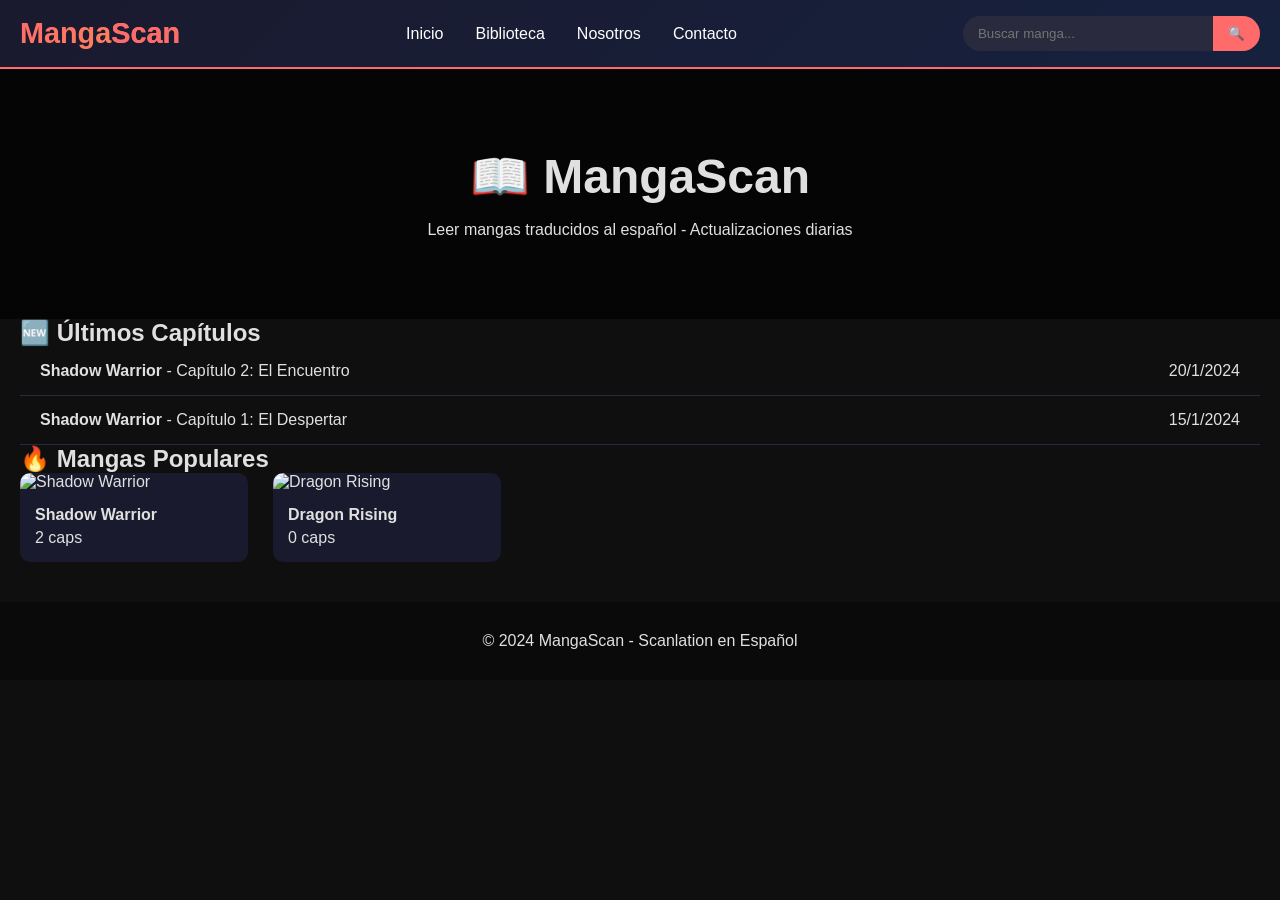
==== commit 83bc32f8: "Update index.html" ====
--- a/index.html
+++ b/index.html
@@ -2,330 +2,21 @@
 <html lang="es">
 <head>
     <meta charset="UTF-8">
-<<<<<<< HEAD
     <meta name="viewport" content="width=device-width, initial-scale=1.0">
     <title>Inicio | MangaScan</title>
     <link rel="stylesheet" href="css/style.css">
 </head>
 <body>
-=======
-    <meta name="viewport" content="width=device-width, initial-scale=1.0, user-scalable=yes">
-    <title>MangaScan | Leer Mangas Online - Scanlation en Español</title>
-    <style>
-        * {
-            margin: 0;
-            padding: 0;
-            box-sizing: border-box;
-        }
-
-        body {
-            font-family: 'Segoe UI', 'Roboto', 'Noto Sans', sans-serif;
-            background: #0f0f0f;
-            color: #e0e0e0;
-            line-height: 1.6;
-        }
-
-        /* Header */
-        .header {
-            background: linear-gradient(135deg, #1a1a2e 0%, #16213e 100%);
-            position: sticky;
-            top: 0;
-            z-index: 100;
-            box-shadow: 0 2px 20px rgba(0,0,0,0.3);
-            border-bottom: 1px solid #ff6b6b;
-        }
-
-        .container {
-            max-width: 1300px;
-            margin: 0 auto;
-            padding: 0 20px;
-        }
-
-        .nav {
-            display: flex;
-            justify-content: space-between;
-            align-items: center;
-            flex-wrap: wrap;
-            padding: 1rem 0;
-        }
-
-        .logo {
-            font-size: 1.8rem;
-            font-weight: bold;
-            background: linear-gradient(135deg, #ff6b6b, #ff8e53);
-            -webkit-background-clip: text;
-            background-clip: text;
-            color: transparent;
-        }
-
-        .logo span {
-            color: #ff6b6b;
-            background: none;
-            -webkit-background-clip: unset;
-            background-clip: unset;
-        }
-
-        .search-bar {
-            display: flex;
-            background: #2a2a3e;
-            border-radius: 25px;
-            overflow: hidden;
-        }
-
-        .search-bar input {
-            padding: 10px 15px;
-            border: none;
-            background: transparent;
-            color: white;
-            width: 250px;
-            outline: none;
-        }
-
-        .search-bar button {
-            padding: 10px 15px;
-            background: #ff6b6b;
-            border: none;
-            color: white;
-            cursor: pointer;
-            transition: background 0.3s;
-        }
-
-        .search-bar button:hover {
-            background: #ff5252;
-        }
-
-        /* Hero Banner */
-        .hero {
-            background: linear-gradient(rgba(0,0,0,0.7), rgba(0,0,0,0.7)), url('https://images.unsplash.com/photo-1578632767115-351597cf2477?ixlib=rb-4.0.3&auto=format&fit=crop&w=1920&q=80');
-            background-size: cover;
-            background-position: center;
-            padding: 80px 0;
-            text-align: center;
-            border-bottom: 3px solid #ff6b6b;
-        }
-
-        .hero h1 {
-            font-size: 3rem;
-            margin-bottom: 1rem;
-        }
-
-        .hero p {
-            font-size: 1.2rem;
-            max-width: 600px;
-            margin: 0 auto;
-        }
-
-        /* Últimos Capítulos */
-        .section {
-            padding: 60px 0;
-        }
-
-        .section-title {
-            font-size: 2rem;
-            margin-bottom: 2rem;
-            border-left: 5px solid #ff6b6b;
-            padding-left: 20px;
-        }
-
-        .manga-grid {
-            display: grid;
-            grid-template-columns: repeat(auto-fill, minmax(200px, 1fr));
-            gap: 25px;
-        }
-
-        .manga-card {
-            background: #1a1a2e;
-            border-radius: 10px;
-            overflow: hidden;
-            transition: transform 0.3s, box-shadow 0.3s;
-            cursor: pointer;
-            text-decoration: none;
-            color: inherit;
-            display: block;
-        }
-
-        .manga-card:hover {
-            transform: translateY(-5px);
-            box-shadow: 0 10px 30px rgba(255,107,107,0.2);
-        }
-
-        .manga-cover {
-            width: 100%;
-            height: 280px;
-            object-fit: cover;
-        }
-
-        .manga-info {
-            padding: 15px;
-        }
-
-        .manga-title {
-            font-weight: bold;
-            font-size: 1rem;
-            margin-bottom: 5px;
-        }
-
-        .manga-chapter {
-            font-size: 0.85rem;
-            color: #ff6b6b;
-        }
-
-        /* Lista de Capítulos Recientes */
-        .recent-list {
-            background: #1a1a2e;
-            border-radius: 10px;
-            overflow: hidden;
-        }
-
-        .chapter-item {
-            display: flex;
-            justify-content: space-between;
-            align-items: center;
-            padding: 15px 20px;
-            border-bottom: 1px solid #2a2a3e;
-            transition: background 0.3s;
-            cursor: pointer;
-            text-decoration: none;
-            color: inherit;
-        }
-
-        .chapter-item:hover {
-            background: #2a2a3e;
-        }
-
-        .chapter-info h4 {
-            margin-bottom: 5px;
-        }
-
-        .chapter-info p {
-            font-size: 0.85rem;
-            color: #888;
-        }
-
-        .chapter-date {
-            font-size: 0.8rem;
-            color: #ff6b6b;
-        }
-
-        /* Lector de Mangas */
-        .reader-container {
-            display: none;
-            position: fixed;
-            top: 0;
-            left: 0;
-            width: 100%;
-            height: 100%;
-            background: #0a0a0a;
-            z-index: 1000;
-            overflow-y: auto;
-        }
-
-        .reader-header {
-            position: sticky;
-            top: 0;
-            background: #1a1a2e;
-            padding: 15px 20px;
-            display: flex;
-            justify-content: space-between;
-            align-items: center;
-            flex-wrap: wrap;
-            gap: 10px;
-            z-index: 10;
-            border-bottom: 1px solid #ff6b6b;
-        }
-
-        .reader-title {
-            font-size: 1.2rem;
-            font-weight: bold;
-        }
-
-        .reader-controls {
-            display: flex;
-            gap: 10px;
-        }
-
-        .reader-btn {
-            background: #ff6b6b;
-            border: none;
-            color: white;
-            padding: 8px 15px;
-            border-radius: 5px;
-            cursor: pointer;
-            transition: background 0.3s;
-        }
-
-        .reader-btn:hover {
-            background: #ff5252;
-        }
-
-        .pages-container {
-            display: flex;
-            flex-direction: column;
-            align-items: center;
-            padding: 20px;
-        }
-
-        .manga-page {
-            max-width: 100%;
-            height: auto;
-            margin-bottom: 10px;
-            border-radius: 5px;
-            box-shadow: 0 5px 20px rgba(0,0,0,0.5);
-        }
-
-        .close-reader {
-            background: #ff4444;
-        }
-
-        /* Footer */
-        .footer {
-            background: #0a0a0a;
-            text-align: center;
-            padding: 30px;
-            border-top: 1px solid #2a2a3e;
-            margin-top: 40px;
-        }
-
-        /* Responsive */
-        @media (max-width: 768px) {
-            .nav {
-                flex-direction: column;
-                gap: 15px;
-            }
-            .search-bar {
-                width: 100%;
-            }
-            .search-bar input {
-                flex: 1;
-            }
-            .hero h1 {
-                font-size: 2rem;
-            }
-            .manga-grid {
-                grid-template-columns: repeat(auto-fill, minmax(150px, 1fr));
-            }
-            .manga-cover {
-                height: 220px;
-            }
-        }
-    </style>
-</head>
-<body>
-    <!-- Header -->
->>>>>>> fdac6090c77afc98fd6b99bd2d09516f4d26b9e4
     <header class="header">
         <div class="container">
             <nav class="nav">
                 <div class="logo">Manga<span>Scan</span></div>
-<<<<<<< HEAD
                 <ul class="nav-links">
                     <li><a href="index.html">Inicio</a></li>
                     <li><a href="biblioteca.html">Biblioteca</a></li>
                     <li><a href="about.html">Nosotros</a></li>
                     <li><a href="contacto.html">Contacto</a></li>
                 </ul>
-=======
->>>>>>> fdac6090c77afc98fd6b99bd2d09516f4d26b9e4
                 <div class="search-bar">
                     <input type="text" id="searchInput" placeholder="Buscar manga...">
                     <button onclick="searchManga()">🔍</button>
@@ -334,7 +25,6 @@
         </div>
     </header>
 
-<<<<<<< HEAD
     <main>
         <section class="hero">
             <div class="container">
@@ -376,238 +66,3 @@
     </script>
 </body>
 </html>
-=======
-    <!-- Hero -->
-    <section class="hero">
-        <div class="container">
-            <h1>📖 MangaScan</h1>
-            <p>Tu fuente #1 para leer mangas traducidos por nuestra scanlation. ¡Totalmente gratis y sin publicidad molesta!</p>
-        </div>
-    </section>
-
-    <!-- Últimos Mangas -->
-    <section class="section">
-        <div class="container">
-            <h2 class="section-title">📚 Mangas Destacados</h2>
-            <div class="manga-grid" id="mangaGrid">
-                <!-- Los mangas se cargan dinámicamente -->
-            </div>
-        </div>
-    </section>
-
-    <!-- Capítulos Recientes -->
-    <section class="section">
-        <div class="container">
-            <h2 class="section-title">🆕 Capítulos Recientes</h2>
-            <div class="recent-list" id="recentChapters">
-                <!-- Capítulos recientes -->
-            </div>
-        </div>
-    </section>
-
-    <!-- Lector -->
-    <div id="reader" class="reader-container">
-        <div class="reader-header">
-            <div class="reader-title" id="readerTitle">Cargando...</div>
-            <div class="reader-controls">
-                <button class="reader-btn" onclick="previousChapter()">◀ Capítulo Anterior</button>
-                <button class="reader-btn" onclick="nextChapter()">Siguiente Capítulo ▶</button>
-                <button class="reader-btn close-reader" onclick="closeReader()">✖ Cerrar</button>
-            </div>
-        </div>
-        <div class="pages-container" id="pagesContainer">
-            <!-- Las páginas del manga se cargan aquí -->
-        </div>
-    </div>
-
-    <footer class="footer">
-        <div class="container">
-            <p>© 2024 MangaScan - Scanlation en Español | Todos los mangas son propiedad de sus respectivos autores</p>
-            <p style="margin-top: 10px; font-size: 0.85rem;">Hecho con ❤️ para los lectores de manga</p>
-        </div>
-    </footer>
-
-    <script>
-        // DATOS DE EJEMPLO - Aquí subes tus propios mangas y capítulos
-        const mangas = [
-            {
-                id: 1,
-                title: "Shadow Warrior",
-                cover: "https://via.placeholder.com/300x400/1a1a2e/ff6b6b?text=Shadow+Warrior",
-                description: "Un guerrero oscuro busca venganza"
-            },
-            {
-                id: 2,
-                title: "Dragon Rising",
-                cover: "https://via.placeholder.com/300x400/1a1a2e/ff6b6b?text=Dragon+Rising",
-                description: "La leyenda del dragón ancestral"
-            },
-            {
-                id: 3,
-                title: "Last Hope",
-                cover: "https://via.placeholder.com/300x400/1a1a2e/ff6b6b?text=Last+Hope",
-                description: "La última esperanza de la humanidad"
-            },
-            {
-                id: 4,
-                title: "Phantom Blade",
-                cover: "https://via.placeholder.com/300x400/1a1a2e/ff6b6b?text=Phantom+Blade",
-                description: "El asesino sin nombre"
-            }
-        ];
-
-        // Capítulos - AQUÍ SUBES TUS PROPIAS IMÁGENES
-        // Reemplaza las URLs de ejemplo con tus propias imágenes alojadas
-        const chapters = [
-            { id: 1, mangaId: 1, mangaTitle: "Shadow Warrior", chapterNum: 1, title: "El Despertar", date: "2024-01-15", pages: [
-                "https://via.placeholder.com/800x1200/2a2a3e/ff6b6b?text=Pagina+1",
-                "https://via.placeholder.com/800x1200/2a2a3e/ff6b6b?text=Pagina+2",
-                "https://via.placeholder.com/800x1200/2a2a3e/ff6b6b?text=Pagina+3"
-            ]},
-            { id: 2, mangaId: 1, mangaTitle: "Shadow Warrior", chapterNum: 2, title: "El Encuentro", date: "2024-01-20", pages: [
-                "https://via.placeholder.com/800x1200/2a2a3e/ff6b6b?text=Pagina+1",
-                "https://via.placeholder.com/800x1200/2a2a3e/ff6b6b?text=Pagina+2"
-            ]},
-            { id: 3, mangaId: 2, mangaTitle: "Dragon Rising", chapterNum: 1, title: "El Nacimiento", date: "2024-01-18", pages: [
-                "https://via.placeholder.com/800x1200/2a2a3e/ff6b6b?text=Pagina+1"
-            ]},
-            { id: 4, mangaId: 3, mangaTitle: "Last Hope", chapterNum: 1, title: "El Comienzo", date: "2024-01-19", pages: [
-                "https://via.placeholder.com/800x1200/2a2a3e/ff6b6b?text=Pagina+1",
-                "https://via.placeholder.com/800x1200/2a2a3e/ff6b6b?text=Pagina+2",
-                "https://via.placeholder.com/800x1200/2a2a3e/ff6b6b?text=Pagina+3",
-                "https://via.placeholder.com/800x1200/2a2a3e/ff6b6b?text=Pagina+4"
-            ]},
-            { id: 5, mangaId: 4, mangaTitle: "Phantom Blade", chapterNum: 1, title: "La Sombra", date: "2024-01-21", pages: [
-                "https://via.placeholder.com/800x1200/2a2a3e/ff6b6b?text=Pagina+1",
-                "https://via.placeholder.com/800x1200/2a2a3e/ff6b6b?text=Pagina+2"
-            ]}
-        ];
-
-        let currentChapterIndex = 0;
-        let filteredChapters = [...chapters];
-
-        function renderMangas() {
-            const mangaGrid = document.getElementById('mangaGrid');
-            mangaGrid.innerHTML = mangas.map(manga => `
-                <div class="manga-card" onclick="showMangaChapters(${manga.id})">
-                    <img class="manga-cover" src="${manga.cover}" alt="${manga.title}">
-                    <div class="manga-info">
-                        <div class="manga-title">${manga.title}</div>
-                        <div class="manga-chapter">${chapters.filter(c => c.mangaId === manga.id).length} capítulos</div>
-                    </div>
-                </div>
-            `).join('');
-        }
-
-        function renderRecentChapters() {
-            const recentList = document.getElementById('recentChapters');
-            const recent = [...filteredChapters].sort((a,b) => new Date(b.date) - new Date(a.date)).slice(0, 10);
-            recentList.innerHTML = recent.map(chapter => `
-                <div class="chapter-item" onclick="openChapter(${chapter.id})">
-                    <div class="chapter-info">
-                        <h4>${chapter.mangaTitle} - Capítulo ${chapter.chapterNum}: ${chapter.title}</h4>
-                        <p>${chapter.description || ''}</p>
-                    </div>
-                    <div class="chapter-date">${formatDate(chapter.date)}</div>
-                </div>
-            `).join('');
-        }
-
-        function showMangaChapters(mangaId) {
-            const manga = mangas.find(m => m.id === mangaId);
-            const mangaChapters = chapters.filter(c => c.mangaId === mangaId).sort((a,b) => b.chapterNum - a.chapterNum);
-            
-            const chapterList = mangaChapters.map(ch => 
-                `${ch.mangaTitle} - Capítulo ${ch.chapterNum}: ${ch.title}`
-            ).join('\n');
-            
-            if (mangaChapters.length > 0) {
-                const chapterIds = mangaChapters.map(ch => ch.id);
-                alert(`📖 ${manga.title}\n\nCapítulos disponibles:\n${chapterList}\n\nHaz clic en "Ver capítulos" en la consola para elegir.`);
-                // Por simplicidad, abrimos el primer capítulo
-                if (mangaChapters[0]) openChapter(mangaChapters[0].id);
-            } else {
-                alert('Próximamente más capítulos');
-            }
-        }
-
-        function openChapter(chapterId) {
-            const chapterIndex = filteredChapters.findIndex(c => c.id === chapterId);
-            if (chapterIndex !== -1) {
-                currentChapterIndex = chapterIndex;
-                loadChapter();
-                document.getElementById('reader').style.display = 'block';
-                document.body.style.overflow = 'hidden';
-            }
-        }
-
-        function loadChapter() {
-            const chapter = filteredChapters[currentChapterIndex];
-            if (!chapter) return;
-            
-            document.getElementById('readerTitle').textContent = `${chapter.mangaTitle} - Capítulo ${chapter.chapterNum}: ${chapter.title}`;
-            
-            const pagesContainer = document.getElementById('pagesContainer');
-            pagesContainer.innerHTML = chapter.pages.map((page, idx) => `
-                <img class="manga-page" src="${page}" alt="Página ${idx + 1}" loading="lazy">
-            `).join('');
-            
-            // Scroll al inicio
-            pagesContainer.scrollTop = 0;
-        }
-
-        function previousChapter() {
-            if (currentChapterIndex > 0) {
-                currentChapterIndex--;
-                loadChapter();
-            } else {
-                alert('Este es el primer capítulo disponible');
-            }
-        }
-
-        function nextChapter() {
-            if (currentChapterIndex < filteredChapters.length - 1) {
-                currentChapterIndex++;
-                loadChapter();
-            } else {
-                alert('No hay más capítulos disponibles');
-            }
-        }
-
-        function closeReader() {
-            document.getElementById('reader').style.display = 'none';
-            document.body.style.overflow = 'auto';
-        }
-
-        function searchManga() {
-            const query = document.getElementById('searchInput').value.toLowerCase();
-            filteredChapters = chapters.filter(ch => 
-                ch.mangaTitle.toLowerCase().includes(query) || 
-                ch.title.toLowerCase().includes(query)
-            );
-            renderRecentChapters();
-            
-            if (query && filteredChapters.length === 0) {
-                alert('No se encontraron resultados');
-            }
-        }
-
-        function formatDate(dateStr) {
-            const date = new Date(dateStr);
-            return date.toLocaleDateString('es-ES');
-        }
-
-        // Inicializar
-        renderMangas();
-        renderRecentChapters();
-
-        // Cerrar lector con ESC
-        document.addEventListener('keydown', (e) => {
-            if (e.key === 'Escape' && document.getElementById('reader').style.display === 'block') {
-                closeReader();
-            }
-        });
-    </script>
-</body>
-</html>
->>>>>>> fdac6090c77afc98fd6b99bd2d09516f4d26b9e4
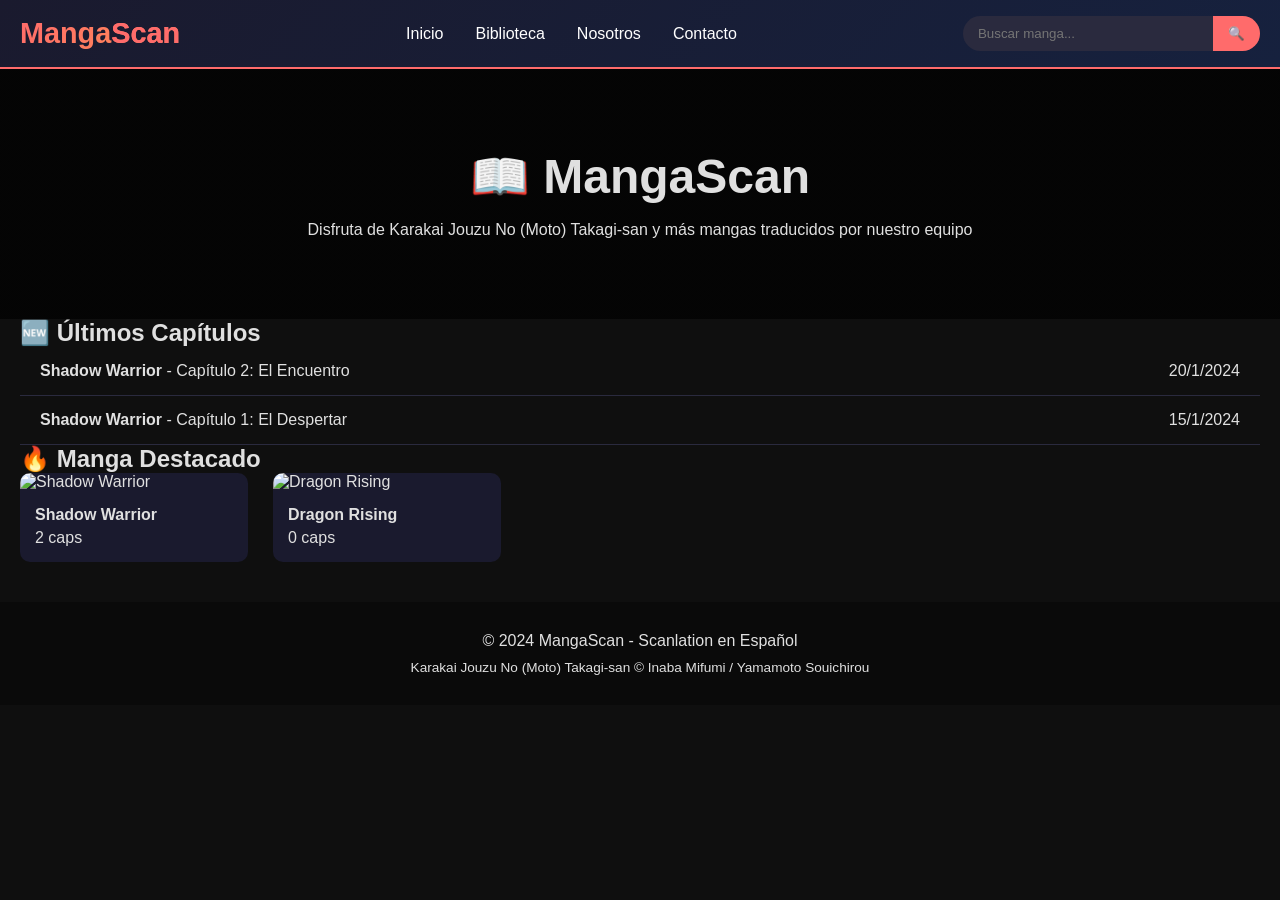
==== commit eebdd155: "Merge branch 'main' of https://github.com/ragnarokscan/ragnarokscan.github.io" ====
--- a/index.html
+++ b/index.html
@@ -1,68 +1,75 @@
-<!DOCTYPE html>
-<html lang="es">
-<head>
-    <meta charset="UTF-8">
-    <meta name="viewport" content="width=device-width, initial-scale=1.0">
-    <title>Inicio | MangaScan</title>
-    <link rel="stylesheet" href="css/style.css">
-</head>
-<body>
-    <header class="header">
-        <div class="container">
-            <nav class="nav">
-                <div class="logo">Manga<span>Scan</span></div>
-                <ul class="nav-links">
-                    <li><a href="index.html">Inicio</a></li>
-                    <li><a href="biblioteca.html">Biblioteca</a></li>
-                    <li><a href="about.html">Nosotros</a></li>
-                    <li><a href="contacto.html">Contacto</a></li>
-                </ul>
-                <div class="search-bar">
-                    <input type="text" id="searchInput" placeholder="Buscar manga...">
-                    <button onclick="searchManga()">🔍</button>
-                </div>
-            </nav>
-        </div>
-    </header>
-
-    <main>
-        <section class="hero">
-            <div class="container">
-                <h1>📖 MangaScan</h1>
-                <p>Leer mangas traducidos al español - Actualizaciones diarias</p>
-            </div>
-        </section>
-
-        <section class="section">
-            <div class="container">
-                <h2 class="section-title">🆕 Últimos Capítulos</h2>
-                <div class="recent-list" id="recentChapters">
-                    <!-- Se carga con JS -->
-                </div>
-            </div>
-        </section>
-
-        <section class="section">
-            <div class="container">
-                <h2 class="section-title">🔥 Mangas Populares</h2>
-                <div class="manga-grid" id="popularMangas">
-                    <!-- Se carga con JS -->
-                </div>
-            </div>
-        </section>
-    </main>
-
-    <footer class="footer">
-        <div class="container">
-            <p>© 2024 MangaScan - Scanlation en Español</p>
-        </div>
-    </footer>
-
-    <script src="js/main.js"></script>
-    <script>
-        // Cargar datos al inicio
-        loadRecentChapters();
-        loadPopularMangas();
-    </script>
-</body>
-</html>
+<!DOCTYPE html>
+<html lang="es">
+<head>
+    <meta charset="UTF-8">
+    <meta name="viewport" content="width=device-width, initial-scale=1.0">
+    <title>MangaScan | Karakai Jouzu No (Moto) Takagi-san</title>
+    <link rel="stylesheet" href="css/style.css">
+</head>
+<body>
+    <header class="header">
+        <div class="container">
+            <nav class="nav">
+                <div class="logo">Manga<span>Scan</span></div>
+                <ul class="nav-links">
+                    <li><a href="index.html">Inicio</a></li>
+                    <li><a href="biblioteca.html">Biblioteca</a></li>
+                    <li><a href="about.html">Nosotros</a></li>
+                    <li><a href="contacto.html">Contacto</a></li>
+                </ul>
+                <div class="search-bar">
+                    <input type="text" id="searchInput" placeholder="Buscar manga...">
+                    <button onclick="searchManga()">🔍</button>
+                </div>
+            </nav>
+        </div>
+    </header>
+
+    <main>
+        <section class="hero">
+            <div class="container">
+                <h1>📖 MangaScan</h1>
+                <p>Disfruta de Karakai Jouzu No (Moto) Takagi-san y más mangas traducidos por nuestro equipo</p>
+            </div>
+        </section>
+
+        <section class="section">
+            <div class="container">
+                <h2 class="section-title">🆕 Últimos Capítulos</h2>
+                <div class="recent-list" id="recentChapters"></div>
+            </div>
+        </section>
+
+        <section class="section">
+            <div class="container">
+                <h2 class="section-title">🔥 Manga Destacado</h2>
+                <div class="manga-grid" id="popularMangas"></div>
+            </div>
+        </section>
+    </main>
+
+    <footer class="footer">
+        <div class="container">
+            <p>© 2024 MangaScan - Scanlation en Español</p>
+            <p style="margin-top: 10px; font-size: 0.85rem;">Karakai Jouzu No (Moto) Takagi-san © Inaba Mifumi / Yamamoto Souichirou</p>
+        </div>
+    </footer>
+
+    <script src="js/main.js"></script>
+    <script>
+        loadRecentChapters();
+        loadPopularMangas();
+        
+        function searchManga() {
+            const query = document.getElementById('searchInput').value.toLowerCase();
+            if (query) {
+                window.location.href = `biblioteca.html?search=${encodeURIComponent(query)}`;
+            }
+        }
+        
+        document.getElementById('searchInput').addEventListener('keypress', function(e) {
+            if (e.key === 'Enter') searchManga();
+        });
+    </script>
+</body>
+</html>
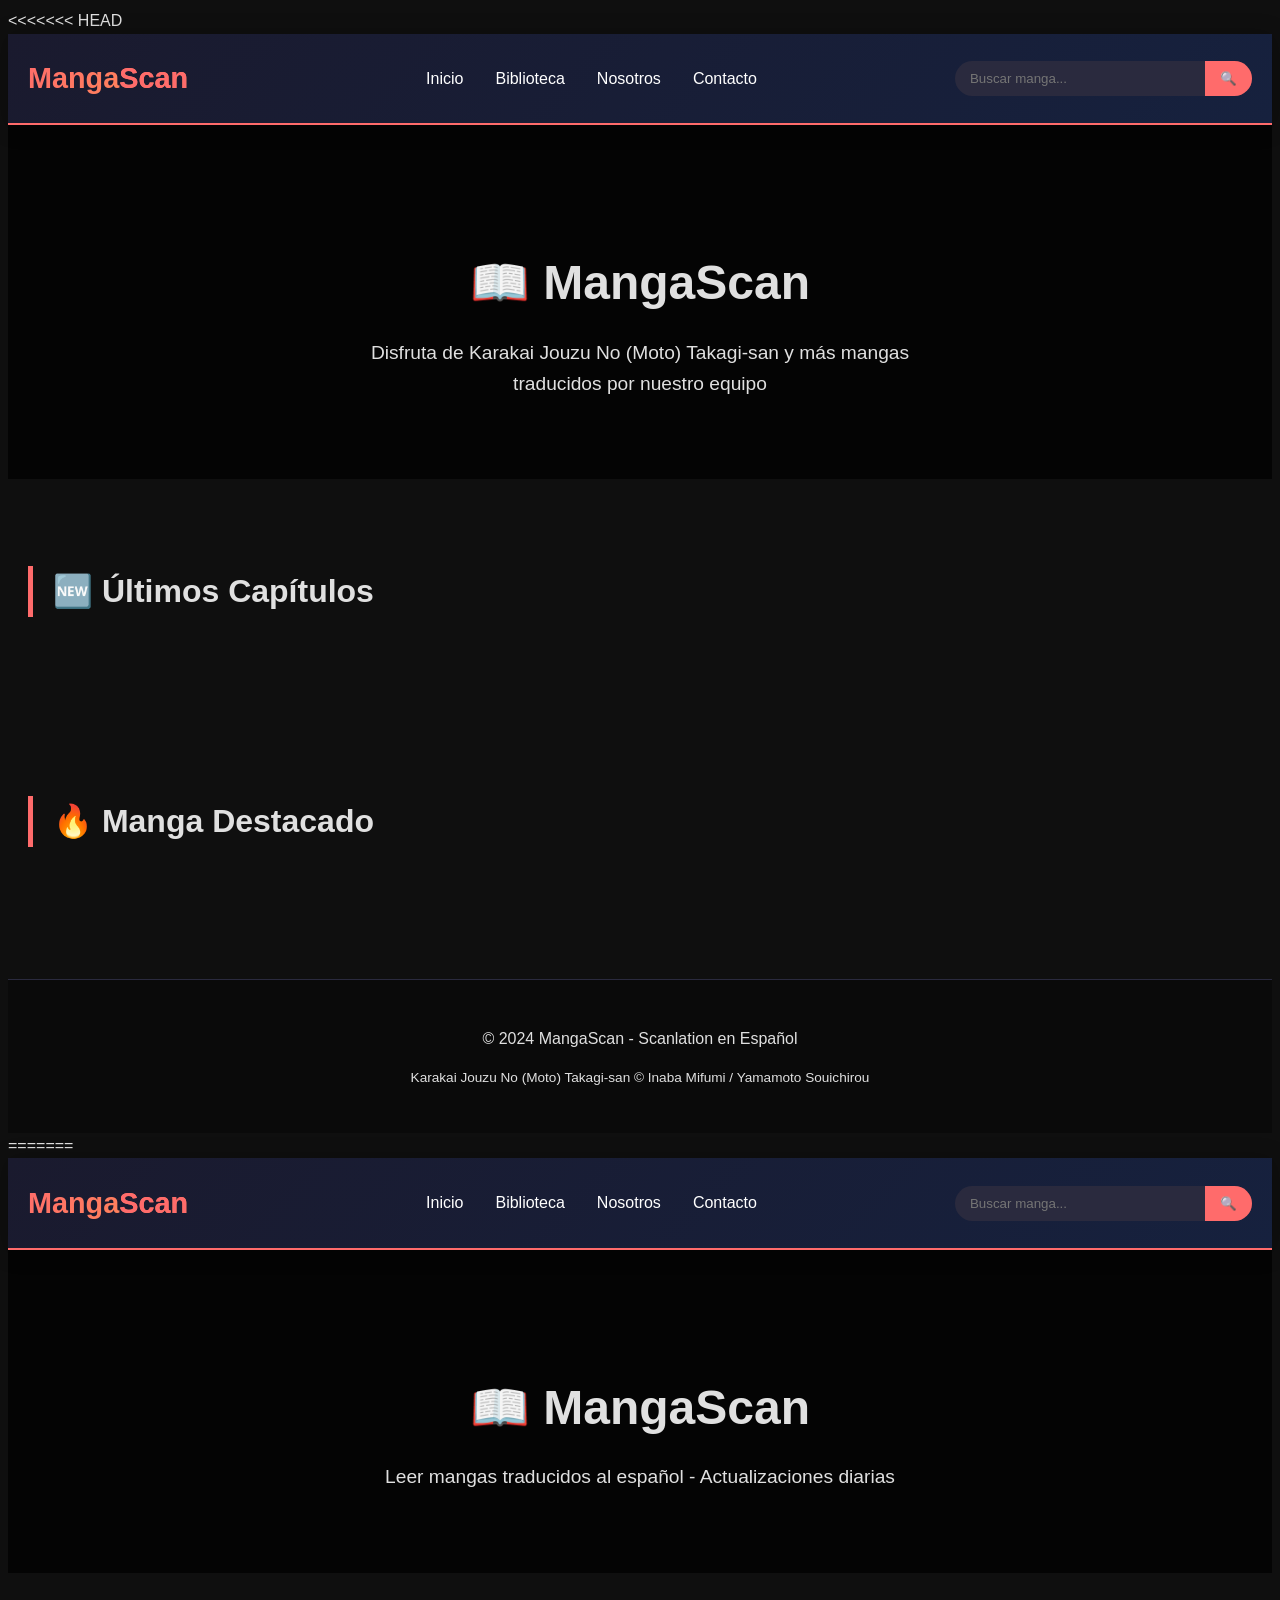
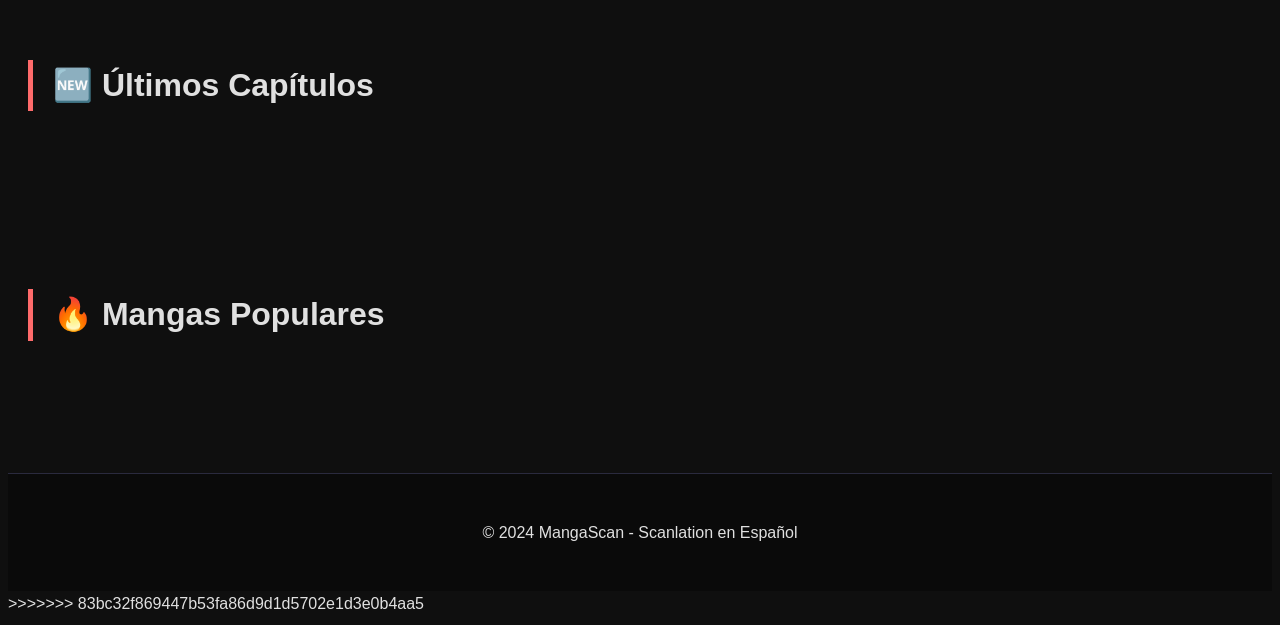
==== commit 8703555f: "z" ====
--- a/index.html
+++ b/index.html
@@ -1,3 +1,4 @@
+<<<<<<< HEAD
 <!DOCTYPE html>
 <html lang="es">
 <head>
@@ -72,4 +73,74 @@
         });
     </script>
 </body>
-</html>+</html>
+=======
+<!DOCTYPE html>
+<html lang="es">
+<head>
+    <meta charset="UTF-8">
+    <meta name="viewport" content="width=device-width, initial-scale=1.0">
+    <title>Inicio | MangaScan</title>
+    <link rel="stylesheet" href="css/style.css">
+</head>
+<body>
+    <header class="header">
+        <div class="container">
+            <nav class="nav">
+                <div class="logo">Manga<span>Scan</span></div>
+                <ul class="nav-links">
+                    <li><a href="index.html">Inicio</a></li>
+                    <li><a href="biblioteca.html">Biblioteca</a></li>
+                    <li><a href="about.html">Nosotros</a></li>
+                    <li><a href="contacto.html">Contacto</a></li>
+                </ul>
+                <div class="search-bar">
+                    <input type="text" id="searchInput" placeholder="Buscar manga...">
+                    <button onclick="searchManga()">🔍</button>
+                </div>
+            </nav>
+        </div>
+    </header>
+
+    <main>
+        <section class="hero">
+            <div class="container">
+                <h1>📖 MangaScan</h1>
+                <p>Leer mangas traducidos al español - Actualizaciones diarias</p>
+            </div>
+        </section>
+
+        <section class="section">
+            <div class="container">
+                <h2 class="section-title">🆕 Últimos Capítulos</h2>
+                <div class="recent-list" id="recentChapters">
+                    <!-- Se carga con JS -->
+                </div>
+            </div>
+        </section>
+
+        <section class="section">
+            <div class="container">
+                <h2 class="section-title">🔥 Mangas Populares</h2>
+                <div class="manga-grid" id="popularMangas">
+                    <!-- Se carga con JS -->
+                </div>
+            </div>
+        </section>
+    </main>
+
+    <footer class="footer">
+        <div class="container">
+            <p>© 2024 MangaScan - Scanlation en Español</p>
+        </div>
+    </footer>
+
+    <script src="js/main.js"></script>
+    <script>
+        // Cargar datos al inicio
+        loadRecentChapters();
+        loadPopularMangas();
+    </script>
+</body>
+</html>
+>>>>>>> 83bc32f869447b53fa86d9d1d5702e1d3e0b4aa5
--- a/css/style.css
+++ b/css/style.css
@@ -1,242 +1,775 @@
-* {
-    margin: 0;
-    padding: 0;
-    box-sizing: border-box;
-}
-
-body {
-    font-family: 'Segoe UI', sans-serif;
-    background: #0f0f0f;
-    color: #e0e0e0;
-}
-
-.container {
-    max-width: 1300px;
-    margin: 0 auto;
-    padding: 0 20px;
-}
-
-/* Header */
-.header {
-    background: linear-gradient(135deg, #1a1a2e, #16213e);
-    position: sticky;
-    top: 0;
-    z-index: 100;
-    border-bottom: 2px solid #ff6b6b;
-}
-
-.nav {
-    display: flex;
-    justify-content: space-between;
-    align-items: center;
-    flex-wrap: wrap;
-    padding: 1rem 0;
-}
-
-.logo {
-    font-size: 1.8rem;
-    font-weight: bold;
-    background: linear-gradient(135deg, #ff6b6b, #ff8e53);
-    -webkit-background-clip: text;
-    background-clip: text;
-    color: transparent;
-}
-
-.logo span {
-    color: #ff6b6b;
-}
-
-.nav-links {
-    display: flex;
-    gap: 2rem;
-    list-style: none;
-}
-
-.nav-links a {
-    color: white;
-    text-decoration: none;
-    transition: color 0.3s;
-}
-
-.nav-links a:hover {
-    color: #ff6b6b;
-}
-
-.search-bar {
-    display: flex;
-    background: #2a2a3e;
-    border-radius: 25px;
-    overflow: hidden;
-}
-
-.search-bar input {
-    padding: 10px 15px;
-    border: none;
-    background: transparent;
-    color: white;
-    width: 250px;
-    outline: none;
-}
-
-.search-bar button {
-    padding: 10px 15px;
-    background: #ff6b6b;
-    border: none;
-    color: white;
-    cursor: pointer;
-}
-
-/* Hero */
-.hero {
-    background: linear-gradient(rgba(0,0,0,0.7), rgba(0,0,0,0.7)), url('https://images.unsplash.com/photo-1578632767115-351597cf2477?ixlib=rb-4.0.3');
-    background-size: cover;
-    padding: 80px 0;
-    text-align: center;
-}
-
-.hero h1 {
-    font-size: 3rem;
-    margin-bottom: 1rem;
-}
-
-/* Grid de mangas */
-.manga-grid {
-    display: grid;
-    grid-template-columns: repeat(auto-fill, minmax(200px, 1fr));
-    gap: 25px;
-}
-
-.manga-card {
-    background: #1a1a2e;
-    border-radius: 10px;
-    overflow: hidden;
-    transition: transform 0.3s;
-    cursor: pointer;
-    text-decoration: none;
-    color: inherit;
-}
-
-.manga-card:hover {
-    transform: translateY(-5px);
-}
-
-.manga-cover {
-    width: 100%;
-    height: 280px;
-    object-fit: cover;
-}
-
-.manga-info {
-    padding: 15px;
-}
-
-.manga-title {
-    font-weight: bold;
-    margin-bottom: 5px;
-}
-
-/* Lista de capítulos */
-.chapters-list {
-    background: #1a1a2e;
-    border-radius: 10px;
-}
-
-.chapter-item {
-    display: flex;
-    justify-content: space-between;
-    padding: 15px 20px;
-    border-bottom: 1px solid #2a2a3e;
-    text-decoration: none;
-    color: inherit;
-    transition: background 0.3s;
-}
-
-.chapter-item:hover {
-    background: #2a2a3e;
-}
-
-/* Lector */
-.reader-body {
-    background: #0a0a0a;
-    overflow-y: auto;
-}
-
-.reader-container {
-    width: 100%;
-    min-height: 100vh;
-}
-
-.reader-header {
-    position: sticky;
-    top: 0;
-    background: #1a1a2e;
-    padding: 15px 20px;
-    display: flex;
-    justify-content: space-between;
-    align-items: center;
-    flex-wrap: wrap;
-    z-index: 10;
-}
-
-.reader-btn {
-    background: #ff6b6b;
-    color: white;
-    padding: 8px 15px;
-    text-decoration: none;
-    border-radius: 5px;
-    margin: 5px;
-    display: inline-block;
-}
-
-.pages-container {
-    display: flex;
-    flex-direction: column;
-    align-items: center;
-    padding: 20px;
-}
-
-.manga-page {
-    max-width: 100%;
-    height: auto;
-    margin-bottom: 10px;
-}
-
-/* Filtros */
-.filter-buttons {
-    display: flex;
-    gap: 10px;
-    flex-wrap: wrap;
-    margin-bottom: 30px;
-}
-
-.filter-btn {
-    padding: 8px 20px;
-    background: #2a2a3e;
-    border: none;
-    color: white;
-    border-radius: 20px;
-    cursor: pointer;
-}
-
-.filter-btn.active {
-    background: #ff6b6b;
-}
-
-/* Footer */
-.footer {
-    background: #0a0a0a;
-    text-align: center;
-    padding: 30px;
-    margin-top: 40px;
-}
-
-/* Responsive */
-@media (max-width: 768px) {
-    .nav {
-        flex-direction: column;
-        gap: 15px;
-    }
-    .manga-grid {
-        grid-template-columns: repeat(auto-fill, minmax(150px, 1fr));
-    }
+<<<<<<< HEAD
+* {
+    margin: 0;
+    padding: 0;
+    box-sizing: border-box;
+}
+
+body {
+    font-family: 'Segoe UI', 'Roboto', sans-serif;
+    background: #0f0f0f;
+    color: #e0e0e0;
+    line-height: 1.6;
+}
+
+.container {
+    max-width: 1300px;
+    margin: 0 auto;
+    padding: 0 20px;
+}
+
+/* Header */
+.header {
+    background: linear-gradient(135deg, #1a1a2e 0%, #16213e 100%);
+    position: sticky;
+    top: 0;
+    z-index: 100;
+    border-bottom: 2px solid #ff6b6b;
+    box-shadow: 0 2px 20px rgba(0,0,0,0.3);
+}
+
+.nav {
+    display: flex;
+    justify-content: space-between;
+    align-items: center;
+    flex-wrap: wrap;
+    padding: 1rem 0;
+}
+
+.logo {
+    font-size: 1.8rem;
+    font-weight: bold;
+    background: linear-gradient(135deg, #ff6b6b, #ff8e53);
+    -webkit-background-clip: text;
+    background-clip: text;
+    color: transparent;
+}
+
+.logo span {
+    color: #ff6b6b;
+    background: none;
+    -webkit-background-clip: unset;
+}
+
+.nav-links {
+    display: flex;
+    gap: 2rem;
+    list-style: none;
+}
+
+.nav-links a {
+    color: white;
+    text-decoration: none;
+    transition: color 0.3s;
+}
+
+.nav-links a:hover {
+    color: #ff6b6b;
+}
+
+.search-bar {
+    display: flex;
+    background: #2a2a3e;
+    border-radius: 25px;
+    overflow: hidden;
+}
+
+.search-bar input {
+    padding: 10px 15px;
+    border: none;
+    background: transparent;
+    color: white;
+    width: 250px;
+    outline: none;
+}
+
+.search-bar button {
+    padding: 10px 15px;
+    background: #ff6b6b;
+    border: none;
+    color: white;
+    cursor: pointer;
+    transition: background 0.3s;
+}
+
+.search-bar button:hover {
+    background: #ff5252;
+}
+
+/* Hero */
+.hero {
+    background: linear-gradient(rgba(0,0,0,0.7), rgba(0,0,0,0.7)), url('https://images.unsplash.com/photo-1578632767115-351597cf2477?ixlib=rb-4.0.3');
+    background-size: cover;
+    background-position: center;
+    padding: 80px 0;
+    text-align: center;
+}
+
+.hero h1 {
+    font-size: 3rem;
+    margin-bottom: 1rem;
+}
+
+.hero p {
+    font-size: 1.2rem;
+    max-width: 600px;
+    margin: 0 auto;
+}
+
+/* Secciones */
+.section {
+    padding: 60px 0;
+}
+
+.section-title {
+    font-size: 2rem;
+    margin-bottom: 2rem;
+    border-left: 5px solid #ff6b6b;
+    padding-left: 20px;
+}
+
+/* Grid de mangas */
+.manga-grid {
+    display: grid;
+    grid-template-columns: repeat(auto-fill, minmax(220px, 1fr));
+    gap: 25px;
+}
+
+.manga-card {
+    background: #1a1a2e;
+    border-radius: 10px;
+    overflow: hidden;
+    transition: transform 0.3s, box-shadow 0.3s;
+    cursor: pointer;
+    text-decoration: none;
+    color: inherit;
+    display: block;
+}
+
+.manga-card:hover {
+    transform: translateY(-5px);
+    box-shadow: 0 10px 30px rgba(255,107,107,0.2);
+}
+
+.manga-cover {
+    width: 100%;
+    height: 310px;
+    object-fit: cover;
+}
+
+.manga-info {
+    padding: 15px;
+}
+
+.manga-title {
+    font-weight: bold;
+    font-size: 1rem;
+    margin-bottom: 5px;
+}
+
+.manga-chapter {
+    font-size: 0.85rem;
+    color: #ff6b6b;
+}
+
+/* Lista de capítulos recientes */
+.recent-list {
+    background: #1a1a2e;
+    border-radius: 10px;
+    overflow: hidden;
+}
+
+.chapter-item {
+    display: flex;
+    justify-content: space-between;
+    align-items: center;
+    padding: 15px 20px;
+    border-bottom: 1px solid #2a2a3e;
+    transition: background 0.3s;
+    cursor: pointer;
+    text-decoration: none;
+    color: inherit;
+}
+
+.chapter-item:hover {
+    background: #2a2a3e;
+}
+
+.chapter-info h4 {
+    margin-bottom: 5px;
+}
+
+.chapter-info p {
+    font-size: 0.85rem;
+    color: #888;
+}
+
+.chapter-date {
+    font-size: 0.8rem;
+    color: #ff6b6b;
+}
+
+/* Detalle del manga */
+.manga-detail-grid {
+    display: grid;
+    grid-template-columns: 300px 1fr;
+    gap: 40px;
+    margin-bottom: 50px;
+    background: #1a1a2e;
+    border-radius: 15px;
+    padding: 30px;
+}
+
+.detail-cover {
+    width: 100%;
+    border-radius: 10px;
+    box-shadow: 0 5px 20px rgba(0,0,0,0.3);
+}
+
+.rating {
+    text-align: center;
+    margin-top: 10px;
+    font-size: 1.2rem;
+    color: #ffd700;
+}
+
+.detail-info h1 {
+    font-size: 2rem;
+    margin-bottom: 5px;
+    color: #ff6b6b;
+}
+
+.detail-info h3 {
+    color: #888;
+    margin-bottom: 15px;
+    font-weight: normal;
+}
+
+.author {
+    color: #aaa;
+    margin-bottom: 15px;
+}
+
+.description {
+    line-height: 1.8;
+    margin-bottom: 20px;
+}
+
+.genres {
+    display: flex;
+    gap: 10px;
+    flex-wrap: wrap;
+    margin-bottom: 20px;
+}
+
+.genre-tag {
+    background: #ff6b6b;
+    padding: 5px 12px;
+    border-radius: 20px;
+    font-size: 0.85rem;
+}
+
+.status {
+    margin-bottom: 25px;
+}
+
+.btn-continue {
+    display: inline-block;
+    background: #ff6b6b;
+    color: white;
+    padding: 12px 25px;
+    text-decoration: none;
+    border-radius: 5px;
+    font-weight: bold;
+    transition: background 0.3s;
+}
+
+.btn-continue:hover {
+    background: #ff5252;
+}
+
+/* Lista de capítulos */
+.chapters-list {
+    background: #1a1a2e;
+    border-radius: 15px;
+    overflow: hidden;
+}
+
+.chapter-number {
+    font-weight: bold;
+    color: #ff6b6b;
+    min-width: 100px;
+}
+
+.chapter-title {
+    flex: 1;
+    margin-left: 20px;
+}
+
+/* Lector */
+.reader-body {
+    background: #0a0a0a;
+    overflow-y: auto;
+}
+
+.reader-container {
+    width: 100%;
+    min-height: 100vh;
+}
+
+.reader-header {
+    position: sticky;
+    top: 0;
+    background: #1a1a2e;
+    padding: 15px 20px;
+    display: flex;
+    justify-content: space-between;
+    align-items: center;
+    flex-wrap: wrap;
+    gap: 10px;
+    z-index: 10;
+    border-bottom: 1px solid #ff6b6b;
+}
+
+.reader-info {
+    font-size: 1.1rem;
+    font-weight: bold;
+}
+
+.reader-controls {
+    display: flex;
+    gap: 10px;
+}
+
+.reader-btn {
+    background: #ff6b6b;
+    color: white;
+    padding: 8px 15px;
+    text-decoration: none;
+    border-radius: 5px;
+    transition: background 0.3s;
+}
+
+.reader-btn:hover {
+    background: #ff5252;
+}
+
+.pages-container {
+    display: flex;
+    flex-direction: column;
+    align-items: center;
+    padding: 20px;
+}
+
+.manga-page {
+    max-width: 100%;
+    height: auto;
+    margin-bottom: 10px;
+    border-radius: 5px;
+    box-shadow: 0 5px 20px rgba(0,0,0,0.5);
+}
+
+.loading {
+    text-align: center;
+    padding: 50px;
+    font-size: 1.2rem;
+    color: #ff6b6b;
+}
+
+/* Filtros */
+.filter-buttons {
+    display: flex;
+    gap: 10px;
+    flex-wrap: wrap;
+    margin-bottom: 30px;
+}
+
+.filter-btn {
+    padding: 8px 20px;
+    background: #2a2a3e;
+    border: none;
+    color: white;
+    border-radius: 20px;
+    cursor: pointer;
+    transition: all 0.3s;
+}
+
+.filter-btn.active {
+    background: #ff6b6b;
+}
+
+/* Contacto y About */
+.contact-grid {
+    display: grid;
+    grid-template-columns: 1fr 1fr;
+    gap: 40px;
+}
+
+.contact-info, .contact-form {
+    background: #1a1a2e;
+    padding: 30px;
+    border-radius: 15px;
+}
+
+.contact-info a {
+    color: #ff6b6b;
+    text-decoration: none;
+}
+
+.form-group {
+    margin-bottom: 1.5rem;
+}
+
+.form-group label {
+    display: block;
+    margin-bottom: 0.5rem;
+}
+
+.form-group input,
+.form-group textarea {
+    width: 100%;
+    padding: 10px;
+    background: #2a2a3e;
+    border: 1px solid #3a3a4e;
+    border-radius: 5px;
+    color: white;
+    font-family: inherit;
+}
+
+.submit-btn {
+    background: #ff6b6b;
+    color: white;
+    padding: 12px 30px;
+    border: none;
+    border-radius: 5px;
+    cursor: pointer;
+    width: 100%;
+    font-size: 1rem;
+}
+
+.about-container {
+    background: #1a1a2e;
+    padding: 40px;
+    border-radius: 15px;
+}
+
+.about-content h2 {
+    margin: 25px 0 15px 0;
+    color: #ff6b6b;
+}
+
+.about-content ul {
+    margin-left: 30px;
+}
+
+.about-content li {
+    margin: 10px 0;
+}
+
+/* Footer */
+.footer {
+    background: #0a0a0a;
+    text-align: center;
+    padding: 30px;
+    border-top: 1px solid #2a2a3e;
+    margin-top: 40px;
+}
+
+/* Responsive */
+@media (max-width: 768px) {
+    .nav {
+        flex-direction: column;
+        gap: 15px;
+    }
+    
+    .search-bar {
+        width: 100%;
+    }
+    
+    .search-bar input {
+        flex: 1;
+    }
+    
+    .hero h1 {
+        font-size: 2rem;
+    }
+    
+    .manga-grid {
+        grid-template-columns: repeat(auto-fill, minmax(150px, 1fr));
+    }
+    
+    .manga-cover {
+        height: 220px;
+    }
+    
+    .manga-detail-grid {
+        grid-template-columns: 1fr;
+    }
+    
+    .detail-cover {
+        max-width: 250px;
+        margin: 0 auto;
+    }
+    
+    .chapter-item {
+        flex-direction: column;
+        align-items: flex-start;
+        gap: 8px;
+    }
+    
+    .chapter-title {
+        margin-left: 0;
+    }
+    
+    .contact-grid {
+        grid-template-columns: 1fr;
+    }
+    
+    .reader-controls {
+        width: 100%;
+        justify-content: center;
+    }
+=======
+* {
+    margin: 0;
+    padding: 0;
+    box-sizing: border-box;
+}
+
+body {
+    font-family: 'Segoe UI', sans-serif;
+    background: #0f0f0f;
+    color: #e0e0e0;
+}
+
+.container {
+    max-width: 1300px;
+    margin: 0 auto;
+    padding: 0 20px;
+}
+
+/* Header */
+.header {
+    background: linear-gradient(135deg, #1a1a2e, #16213e);
+    position: sticky;
+    top: 0;
+    z-index: 100;
+    border-bottom: 2px solid #ff6b6b;
+}
+
+.nav {
+    display: flex;
+    justify-content: space-between;
+    align-items: center;
+    flex-wrap: wrap;
+    padding: 1rem 0;
+}
+
+.logo {
+    font-size: 1.8rem;
+    font-weight: bold;
+    background: linear-gradient(135deg, #ff6b6b, #ff8e53);
+    -webkit-background-clip: text;
+    background-clip: text;
+    color: transparent;
+}
+
+.logo span {
+    color: #ff6b6b;
+}
+
+.nav-links {
+    display: flex;
+    gap: 2rem;
+    list-style: none;
+}
+
+.nav-links a {
+    color: white;
+    text-decoration: none;
+    transition: color 0.3s;
+}
+
+.nav-links a:hover {
+    color: #ff6b6b;
+}
+
+.search-bar {
+    display: flex;
+    background: #2a2a3e;
+    border-radius: 25px;
+    overflow: hidden;
+}
+
+.search-bar input {
+    padding: 10px 15px;
+    border: none;
+    background: transparent;
+    color: white;
+    width: 250px;
+    outline: none;
+}
+
+.search-bar button {
+    padding: 10px 15px;
+    background: #ff6b6b;
+    border: none;
+    color: white;
+    cursor: pointer;
+}
+
+/* Hero */
+.hero {
+    background: linear-gradient(rgba(0,0,0,0.7), rgba(0,0,0,0.7)), url('https://images.unsplash.com/photo-1578632767115-351597cf2477?ixlib=rb-4.0.3');
+    background-size: cover;
+    padding: 80px 0;
+    text-align: center;
+}
+
+.hero h1 {
+    font-size: 3rem;
+    margin-bottom: 1rem;
+}
+
+/* Grid de mangas */
+.manga-grid {
+    display: grid;
+    grid-template-columns: repeat(auto-fill, minmax(200px, 1fr));
+    gap: 25px;
+}
+
+.manga-card {
+    background: #1a1a2e;
+    border-radius: 10px;
+    overflow: hidden;
+    transition: transform 0.3s;
+    cursor: pointer;
+    text-decoration: none;
+    color: inherit;
+}
+
+.manga-card:hover {
+    transform: translateY(-5px);
+}
+
+.manga-cover {
+    width: 100%;
+    height: 280px;
+    object-fit: cover;
+}
+
+.manga-info {
+    padding: 15px;
+}
+
+.manga-title {
+    font-weight: bold;
+    margin-bottom: 5px;
+}
+
+/* Lista de capítulos */
+.chapters-list {
+    background: #1a1a2e;
+    border-radius: 10px;
+}
+
+.chapter-item {
+    display: flex;
+    justify-content: space-between;
+    padding: 15px 20px;
+    border-bottom: 1px solid #2a2a3e;
+    text-decoration: none;
+    color: inherit;
+    transition: background 0.3s;
+}
+
+.chapter-item:hover {
+    background: #2a2a3e;
+}
+
+/* Lector */
+.reader-body {
+    background: #0a0a0a;
+    overflow-y: auto;
+}
+
+.reader-container {
+    width: 100%;
+    min-height: 100vh;
+}
+
+.reader-header {
+    position: sticky;
+    top: 0;
+    background: #1a1a2e;
+    padding: 15px 20px;
+    display: flex;
+    justify-content: space-between;
+    align-items: center;
+    flex-wrap: wrap;
+    z-index: 10;
+}
+
+.reader-btn {
+    background: #ff6b6b;
+    color: white;
+    padding: 8px 15px;
+    text-decoration: none;
+    border-radius: 5px;
+    margin: 5px;
+    display: inline-block;
+}
+
+.pages-container {
+    display: flex;
+    flex-direction: column;
+    align-items: center;
+    padding: 20px;
+}
+
+.manga-page {
+    max-width: 100%;
+    height: auto;
+    margin-bottom: 10px;
+}
+
+/* Filtros */
+.filter-buttons {
+    display: flex;
+    gap: 10px;
+    flex-wrap: wrap;
+    margin-bottom: 30px;
+}
+
+.filter-btn {
+    padding: 8px 20px;
+    background: #2a2a3e;
+    border: none;
+    color: white;
+    border-radius: 20px;
+    cursor: pointer;
+}
+
+.filter-btn.active {
+    background: #ff6b6b;
+}
+
+/* Footer */
+.footer {
+    background: #0a0a0a;
+    text-align: center;
+    padding: 30px;
+    margin-top: 40px;
+}
+
+/* Responsive */
+@media (max-width: 768px) {
+    .nav {
+        flex-direction: column;
+        gap: 15px;
+    }
+    .manga-grid {
+        grid-template-columns: repeat(auto-fill, minmax(150px, 1fr));
+    }
+>>>>>>> 83bc32f869447b53fa86d9d1d5702e1d3e0b4aa5
 }
--- a/css/style.css
+++ b/css/style.css
@@ -1,242 +1,775 @@
-* {
-    margin: 0;
-    padding: 0;
-    box-sizing: border-box;
-}
-
-body {
-    font-family: 'Segoe UI', sans-serif;
-    background: #0f0f0f;
-    color: #e0e0e0;
-}
-
-.container {
-    max-width: 1300px;
-    margin: 0 auto;
-    padding: 0 20px;
-}
-
-/* Header */
-.header {
-    background: linear-gradient(135deg, #1a1a2e, #16213e);
-    position: sticky;
-    top: 0;
-    z-index: 100;
-    border-bottom: 2px solid #ff6b6b;
-}
-
-.nav {
-    display: flex;
-    justify-content: space-between;
-    align-items: center;
-    flex-wrap: wrap;
-    padding: 1rem 0;
-}
-
-.logo {
-    font-size: 1.8rem;
-    font-weight: bold;
-    background: linear-gradient(135deg, #ff6b6b, #ff8e53);
-    -webkit-background-clip: text;
-    background-clip: text;
-    color: transparent;
-}
-
-.logo span {
-    color: #ff6b6b;
-}
-
-.nav-links {
-    display: flex;
-    gap: 2rem;
-    list-style: none;
-}
-
-.nav-links a {
-    color: white;
-    text-decoration: none;
-    transition: color 0.3s;
-}
-
-.nav-links a:hover {
-    color: #ff6b6b;
-}
-
-.search-bar {
-    display: flex;
-    background: #2a2a3e;
-    border-radius: 25px;
-    overflow: hidden;
-}
-
-.search-bar input {
-    padding: 10px 15px;
-    border: none;
-    background: transparent;
-    color: white;
-    width: 250px;
-    outline: none;
-}
-
-.search-bar button {
-    padding: 10px 15px;
-    background: #ff6b6b;
-    border: none;
-    color: white;
-    cursor: pointer;
-}
-
-/* Hero */
-.hero {
-    background: linear-gradient(rgba(0,0,0,0.7), rgba(0,0,0,0.7)), url('https://images.unsplash.com/photo-1578632767115-351597cf2477?ixlib=rb-4.0.3');
-    background-size: cover;
-    padding: 80px 0;
-    text-align: center;
-}
-
-.hero h1 {
-    font-size: 3rem;
-    margin-bottom: 1rem;
-}
-
-/* Grid de mangas */
-.manga-grid {
-    display: grid;
-    grid-template-columns: repeat(auto-fill, minmax(200px, 1fr));
-    gap: 25px;
-}
-
-.manga-card {
-    background: #1a1a2e;
-    border-radius: 10px;
-    overflow: hidden;
-    transition: transform 0.3s;
-    cursor: pointer;
-    text-decoration: none;
-    color: inherit;
-}
-
-.manga-card:hover {
-    transform: translateY(-5px);
-}
-
-.manga-cover {
-    width: 100%;
-    height: 280px;
-    object-fit: cover;
-}
-
-.manga-info {
-    padding: 15px;
-}
-
-.manga-title {
-    font-weight: bold;
-    margin-bottom: 5px;
-}
-
-/* Lista de capítulos */
-.chapters-list {
-    background: #1a1a2e;
-    border-radius: 10px;
-}
-
-.chapter-item {
-    display: flex;
-    justify-content: space-between;
-    padding: 15px 20px;
-    border-bottom: 1px solid #2a2a3e;
-    text-decoration: none;
-    color: inherit;
-    transition: background 0.3s;
-}
-
-.chapter-item:hover {
-    background: #2a2a3e;
-}
-
-/* Lector */
-.reader-body {
-    background: #0a0a0a;
-    overflow-y: auto;
-}
-
-.reader-container {
-    width: 100%;
-    min-height: 100vh;
-}
-
-.reader-header {
-    position: sticky;
-    top: 0;
-    background: #1a1a2e;
-    padding: 15px 20px;
-    display: flex;
-    justify-content: space-between;
-    align-items: center;
-    flex-wrap: wrap;
-    z-index: 10;
-}
-
-.reader-btn {
-    background: #ff6b6b;
-    color: white;
-    padding: 8px 15px;
-    text-decoration: none;
-    border-radius: 5px;
-    margin: 5px;
-    display: inline-block;
-}
-
-.pages-container {
-    display: flex;
-    flex-direction: column;
-    align-items: center;
-    padding: 20px;
-}
-
-.manga-page {
-    max-width: 100%;
-    height: auto;
-    margin-bottom: 10px;
-}
-
-/* Filtros */
-.filter-buttons {
-    display: flex;
-    gap: 10px;
-    flex-wrap: wrap;
-    margin-bottom: 30px;
-}
-
-.filter-btn {
-    padding: 8px 20px;
-    background: #2a2a3e;
-    border: none;
-    color: white;
-    border-radius: 20px;
-    cursor: pointer;
-}
-
-.filter-btn.active {
-    background: #ff6b6b;
-}
-
-/* Footer */
-.footer {
-    background: #0a0a0a;
-    text-align: center;
-    padding: 30px;
-    margin-top: 40px;
-}
-
-/* Responsive */
-@media (max-width: 768px) {
-    .nav {
-        flex-direction: column;
-        gap: 15px;
-    }
-    .manga-grid {
-        grid-template-columns: repeat(auto-fill, minmax(150px, 1fr));
-    }
+<<<<<<< HEAD
+* {
+    margin: 0;
+    padding: 0;
+    box-sizing: border-box;
+}
+
+body {
+    font-family: 'Segoe UI', 'Roboto', sans-serif;
+    background: #0f0f0f;
+    color: #e0e0e0;
+    line-height: 1.6;
+}
+
+.container {
+    max-width: 1300px;
+    margin: 0 auto;
+    padding: 0 20px;
+}
+
+/* Header */
+.header {
+    background: linear-gradient(135deg, #1a1a2e 0%, #16213e 100%);
+    position: sticky;
+    top: 0;
+    z-index: 100;
+    border-bottom: 2px solid #ff6b6b;
+    box-shadow: 0 2px 20px rgba(0,0,0,0.3);
+}
+
+.nav {
+    display: flex;
+    justify-content: space-between;
+    align-items: center;
+    flex-wrap: wrap;
+    padding: 1rem 0;
+}
+
+.logo {
+    font-size: 1.8rem;
+    font-weight: bold;
+    background: linear-gradient(135deg, #ff6b6b, #ff8e53);
+    -webkit-background-clip: text;
+    background-clip: text;
+    color: transparent;
+}
+
+.logo span {
+    color: #ff6b6b;
+    background: none;
+    -webkit-background-clip: unset;
+}
+
+.nav-links {
+    display: flex;
+    gap: 2rem;
+    list-style: none;
+}
+
+.nav-links a {
+    color: white;
+    text-decoration: none;
+    transition: color 0.3s;
+}
+
+.nav-links a:hover {
+    color: #ff6b6b;
+}
+
+.search-bar {
+    display: flex;
+    background: #2a2a3e;
+    border-radius: 25px;
+    overflow: hidden;
+}
+
+.search-bar input {
+    padding: 10px 15px;
+    border: none;
+    background: transparent;
+    color: white;
+    width: 250px;
+    outline: none;
+}
+
+.search-bar button {
+    padding: 10px 15px;
+    background: #ff6b6b;
+    border: none;
+    color: white;
+    cursor: pointer;
+    transition: background 0.3s;
+}
+
+.search-bar button:hover {
+    background: #ff5252;
+}
+
+/* Hero */
+.hero {
+    background: linear-gradient(rgba(0,0,0,0.7), rgba(0,0,0,0.7)), url('https://images.unsplash.com/photo-1578632767115-351597cf2477?ixlib=rb-4.0.3');
+    background-size: cover;
+    background-position: center;
+    padding: 80px 0;
+    text-align: center;
+}
+
+.hero h1 {
+    font-size: 3rem;
+    margin-bottom: 1rem;
+}
+
+.hero p {
+    font-size: 1.2rem;
+    max-width: 600px;
+    margin: 0 auto;
+}
+
+/* Secciones */
+.section {
+    padding: 60px 0;
+}
+
+.section-title {
+    font-size: 2rem;
+    margin-bottom: 2rem;
+    border-left: 5px solid #ff6b6b;
+    padding-left: 20px;
+}
+
+/* Grid de mangas */
+.manga-grid {
+    display: grid;
+    grid-template-columns: repeat(auto-fill, minmax(220px, 1fr));
+    gap: 25px;
+}
+
+.manga-card {
+    background: #1a1a2e;
+    border-radius: 10px;
+    overflow: hidden;
+    transition: transform 0.3s, box-shadow 0.3s;
+    cursor: pointer;
+    text-decoration: none;
+    color: inherit;
+    display: block;
+}
+
+.manga-card:hover {
+    transform: translateY(-5px);
+    box-shadow: 0 10px 30px rgba(255,107,107,0.2);
+}
+
+.manga-cover {
+    width: 100%;
+    height: 310px;
+    object-fit: cover;
+}
+
+.manga-info {
+    padding: 15px;
+}
+
+.manga-title {
+    font-weight: bold;
+    font-size: 1rem;
+    margin-bottom: 5px;
+}
+
+.manga-chapter {
+    font-size: 0.85rem;
+    color: #ff6b6b;
+}
+
+/* Lista de capítulos recientes */
+.recent-list {
+    background: #1a1a2e;
+    border-radius: 10px;
+    overflow: hidden;
+}
+
+.chapter-item {
+    display: flex;
+    justify-content: space-between;
+    align-items: center;
+    padding: 15px 20px;
+    border-bottom: 1px solid #2a2a3e;
+    transition: background 0.3s;
+    cursor: pointer;
+    text-decoration: none;
+    color: inherit;
+}
+
+.chapter-item:hover {
+    background: #2a2a3e;
+}
+
+.chapter-info h4 {
+    margin-bottom: 5px;
+}
+
+.chapter-info p {
+    font-size: 0.85rem;
+    color: #888;
+}
+
+.chapter-date {
+    font-size: 0.8rem;
+    color: #ff6b6b;
+}
+
+/* Detalle del manga */
+.manga-detail-grid {
+    display: grid;
+    grid-template-columns: 300px 1fr;
+    gap: 40px;
+    margin-bottom: 50px;
+    background: #1a1a2e;
+    border-radius: 15px;
+    padding: 30px;
+}
+
+.detail-cover {
+    width: 100%;
+    border-radius: 10px;
+    box-shadow: 0 5px 20px rgba(0,0,0,0.3);
+}
+
+.rating {
+    text-align: center;
+    margin-top: 10px;
+    font-size: 1.2rem;
+    color: #ffd700;
+}
+
+.detail-info h1 {
+    font-size: 2rem;
+    margin-bottom: 5px;
+    color: #ff6b6b;
+}
+
+.detail-info h3 {
+    color: #888;
+    margin-bottom: 15px;
+    font-weight: normal;
+}
+
+.author {
+    color: #aaa;
+    margin-bottom: 15px;
+}
+
+.description {
+    line-height: 1.8;
+    margin-bottom: 20px;
+}
+
+.genres {
+    display: flex;
+    gap: 10px;
+    flex-wrap: wrap;
+    margin-bottom: 20px;
+}
+
+.genre-tag {
+    background: #ff6b6b;
+    padding: 5px 12px;
+    border-radius: 20px;
+    font-size: 0.85rem;
+}
+
+.status {
+    margin-bottom: 25px;
+}
+
+.btn-continue {
+    display: inline-block;
+    background: #ff6b6b;
+    color: white;
+    padding: 12px 25px;
+    text-decoration: none;
+    border-radius: 5px;
+    font-weight: bold;
+    transition: background 0.3s;
+}
+
+.btn-continue:hover {
+    background: #ff5252;
+}
+
+/* Lista de capítulos */
+.chapters-list {
+    background: #1a1a2e;
+    border-radius: 15px;
+    overflow: hidden;
+}
+
+.chapter-number {
+    font-weight: bold;
+    color: #ff6b6b;
+    min-width: 100px;
+}
+
+.chapter-title {
+    flex: 1;
+    margin-left: 20px;
+}
+
+/* Lector */
+.reader-body {
+    background: #0a0a0a;
+    overflow-y: auto;
+}
+
+.reader-container {
+    width: 100%;
+    min-height: 100vh;
+}
+
+.reader-header {
+    position: sticky;
+    top: 0;
+    background: #1a1a2e;
+    padding: 15px 20px;
+    display: flex;
+    justify-content: space-between;
+    align-items: center;
+    flex-wrap: wrap;
+    gap: 10px;
+    z-index: 10;
+    border-bottom: 1px solid #ff6b6b;
+}
+
+.reader-info {
+    font-size: 1.1rem;
+    font-weight: bold;
+}
+
+.reader-controls {
+    display: flex;
+    gap: 10px;
+}
+
+.reader-btn {
+    background: #ff6b6b;
+    color: white;
+    padding: 8px 15px;
+    text-decoration: none;
+    border-radius: 5px;
+    transition: background 0.3s;
+}
+
+.reader-btn:hover {
+    background: #ff5252;
+}
+
+.pages-container {
+    display: flex;
+    flex-direction: column;
+    align-items: center;
+    padding: 20px;
+}
+
+.manga-page {
+    max-width: 100%;
+    height: auto;
+    margin-bottom: 10px;
+    border-radius: 5px;
+    box-shadow: 0 5px 20px rgba(0,0,0,0.5);
+}
+
+.loading {
+    text-align: center;
+    padding: 50px;
+    font-size: 1.2rem;
+    color: #ff6b6b;
+}
+
+/* Filtros */
+.filter-buttons {
+    display: flex;
+    gap: 10px;
+    flex-wrap: wrap;
+    margin-bottom: 30px;
+}
+
+.filter-btn {
+    padding: 8px 20px;
+    background: #2a2a3e;
+    border: none;
+    color: white;
+    border-radius: 20px;
+    cursor: pointer;
+    transition: all 0.3s;
+}
+
+.filter-btn.active {
+    background: #ff6b6b;
+}
+
+/* Contacto y About */
+.contact-grid {
+    display: grid;
+    grid-template-columns: 1fr 1fr;
+    gap: 40px;
+}
+
+.contact-info, .contact-form {
+    background: #1a1a2e;
+    padding: 30px;
+    border-radius: 15px;
+}
+
+.contact-info a {
+    color: #ff6b6b;
+    text-decoration: none;
+}
+
+.form-group {
+    margin-bottom: 1.5rem;
+}
+
+.form-group label {
+    display: block;
+    margin-bottom: 0.5rem;
+}
+
+.form-group input,
+.form-group textarea {
+    width: 100%;
+    padding: 10px;
+    background: #2a2a3e;
+    border: 1px solid #3a3a4e;
+    border-radius: 5px;
+    color: white;
+    font-family: inherit;
+}
+
+.submit-btn {
+    background: #ff6b6b;
+    color: white;
+    padding: 12px 30px;
+    border: none;
+    border-radius: 5px;
+    cursor: pointer;
+    width: 100%;
+    font-size: 1rem;
+}
+
+.about-container {
+    background: #1a1a2e;
+    padding: 40px;
+    border-radius: 15px;
+}
+
+.about-content h2 {
+    margin: 25px 0 15px 0;
+    color: #ff6b6b;
+}
+
+.about-content ul {
+    margin-left: 30px;
+}
+
+.about-content li {
+    margin: 10px 0;
+}
+
+/* Footer */
+.footer {
+    background: #0a0a0a;
+    text-align: center;
+    padding: 30px;
+    border-top: 1px solid #2a2a3e;
+    margin-top: 40px;
+}
+
+/* Responsive */
+@media (max-width: 768px) {
+    .nav {
+        flex-direction: column;
+        gap: 15px;
+    }
+    
+    .search-bar {
+        width: 100%;
+    }
+    
+    .search-bar input {
+        flex: 1;
+    }
+    
+    .hero h1 {
+        font-size: 2rem;
+    }
+    
+    .manga-grid {
+        grid-template-columns: repeat(auto-fill, minmax(150px, 1fr));
+    }
+    
+    .manga-cover {
+        height: 220px;
+    }
+    
+    .manga-detail-grid {
+        grid-template-columns: 1fr;
+    }
+    
+    .detail-cover {
+        max-width: 250px;
+        margin: 0 auto;
+    }
+    
+    .chapter-item {
+        flex-direction: column;
+        align-items: flex-start;
+        gap: 8px;
+    }
+    
+    .chapter-title {
+        margin-left: 0;
+    }
+    
+    .contact-grid {
+        grid-template-columns: 1fr;
+    }
+    
+    .reader-controls {
+        width: 100%;
+        justify-content: center;
+    }
+=======
+* {
+    margin: 0;
+    padding: 0;
+    box-sizing: border-box;
+}
+
+body {
+    font-family: 'Segoe UI', sans-serif;
+    background: #0f0f0f;
+    color: #e0e0e0;
+}
+
+.container {
+    max-width: 1300px;
+    margin: 0 auto;
+    padding: 0 20px;
+}
+
+/* Header */
+.header {
+    background: linear-gradient(135deg, #1a1a2e, #16213e);
+    position: sticky;
+    top: 0;
+    z-index: 100;
+    border-bottom: 2px solid #ff6b6b;
+}
+
+.nav {
+    display: flex;
+    justify-content: space-between;
+    align-items: center;
+    flex-wrap: wrap;
+    padding: 1rem 0;
+}
+
+.logo {
+    font-size: 1.8rem;
+    font-weight: bold;
+    background: linear-gradient(135deg, #ff6b6b, #ff8e53);
+    -webkit-background-clip: text;
+    background-clip: text;
+    color: transparent;
+}
+
+.logo span {
+    color: #ff6b6b;
+}
+
+.nav-links {
+    display: flex;
+    gap: 2rem;
+    list-style: none;
+}
+
+.nav-links a {
+    color: white;
+    text-decoration: none;
+    transition: color 0.3s;
+}
+
+.nav-links a:hover {
+    color: #ff6b6b;
+}
+
+.search-bar {
+    display: flex;
+    background: #2a2a3e;
+    border-radius: 25px;
+    overflow: hidden;
+}
+
+.search-bar input {
+    padding: 10px 15px;
+    border: none;
+    background: transparent;
+    color: white;
+    width: 250px;
+    outline: none;
+}
+
+.search-bar button {
+    padding: 10px 15px;
+    background: #ff6b6b;
+    border: none;
+    color: white;
+    cursor: pointer;
+}
+
+/* Hero */
+.hero {
+    background: linear-gradient(rgba(0,0,0,0.7), rgba(0,0,0,0.7)), url('https://images.unsplash.com/photo-1578632767115-351597cf2477?ixlib=rb-4.0.3');
+    background-size: cover;
+    padding: 80px 0;
+    text-align: center;
+}
+
+.hero h1 {
+    font-size: 3rem;
+    margin-bottom: 1rem;
+}
+
+/* Grid de mangas */
+.manga-grid {
+    display: grid;
+    grid-template-columns: repeat(auto-fill, minmax(200px, 1fr));
+    gap: 25px;
+}
+
+.manga-card {
+    background: #1a1a2e;
+    border-radius: 10px;
+    overflow: hidden;
+    transition: transform 0.3s;
+    cursor: pointer;
+    text-decoration: none;
+    color: inherit;
+}
+
+.manga-card:hover {
+    transform: translateY(-5px);
+}
+
+.manga-cover {
+    width: 100%;
+    height: 280px;
+    object-fit: cover;
+}
+
+.manga-info {
+    padding: 15px;
+}
+
+.manga-title {
+    font-weight: bold;
+    margin-bottom: 5px;
+}
+
+/* Lista de capítulos */
+.chapters-list {
+    background: #1a1a2e;
+    border-radius: 10px;
+}
+
+.chapter-item {
+    display: flex;
+    justify-content: space-between;
+    padding: 15px 20px;
+    border-bottom: 1px solid #2a2a3e;
+    text-decoration: none;
+    color: inherit;
+    transition: background 0.3s;
+}
+
+.chapter-item:hover {
+    background: #2a2a3e;
+}
+
+/* Lector */
+.reader-body {
+    background: #0a0a0a;
+    overflow-y: auto;
+}
+
+.reader-container {
+    width: 100%;
+    min-height: 100vh;
+}
+
+.reader-header {
+    position: sticky;
+    top: 0;
+    background: #1a1a2e;
+    padding: 15px 20px;
+    display: flex;
+    justify-content: space-between;
+    align-items: center;
+    flex-wrap: wrap;
+    z-index: 10;
+}
+
+.reader-btn {
+    background: #ff6b6b;
+    color: white;
+    padding: 8px 15px;
+    text-decoration: none;
+    border-radius: 5px;
+    margin: 5px;
+    display: inline-block;
+}
+
+.pages-container {
+    display: flex;
+    flex-direction: column;
+    align-items: center;
+    padding: 20px;
+}
+
+.manga-page {
+    max-width: 100%;
+    height: auto;
+    margin-bottom: 10px;
+}
+
+/* Filtros */
+.filter-buttons {
+    display: flex;
+    gap: 10px;
+    flex-wrap: wrap;
+    margin-bottom: 30px;
+}
+
+.filter-btn {
+    padding: 8px 20px;
+    background: #2a2a3e;
+    border: none;
+    color: white;
+    border-radius: 20px;
+    cursor: pointer;
+}
+
+.filter-btn.active {
+    background: #ff6b6b;
+}
+
+/* Footer */
+.footer {
+    background: #0a0a0a;
+    text-align: center;
+    padding: 30px;
+    margin-top: 40px;
+}
+
+/* Responsive */
+@media (max-width: 768px) {
+    .nav {
+        flex-direction: column;
+        gap: 15px;
+    }
+    .manga-grid {
+        grid-template-columns: repeat(auto-fill, minmax(150px, 1fr));
+    }
+>>>>>>> 83bc32f869447b53fa86d9d1d5702e1d3e0b4aa5
 }
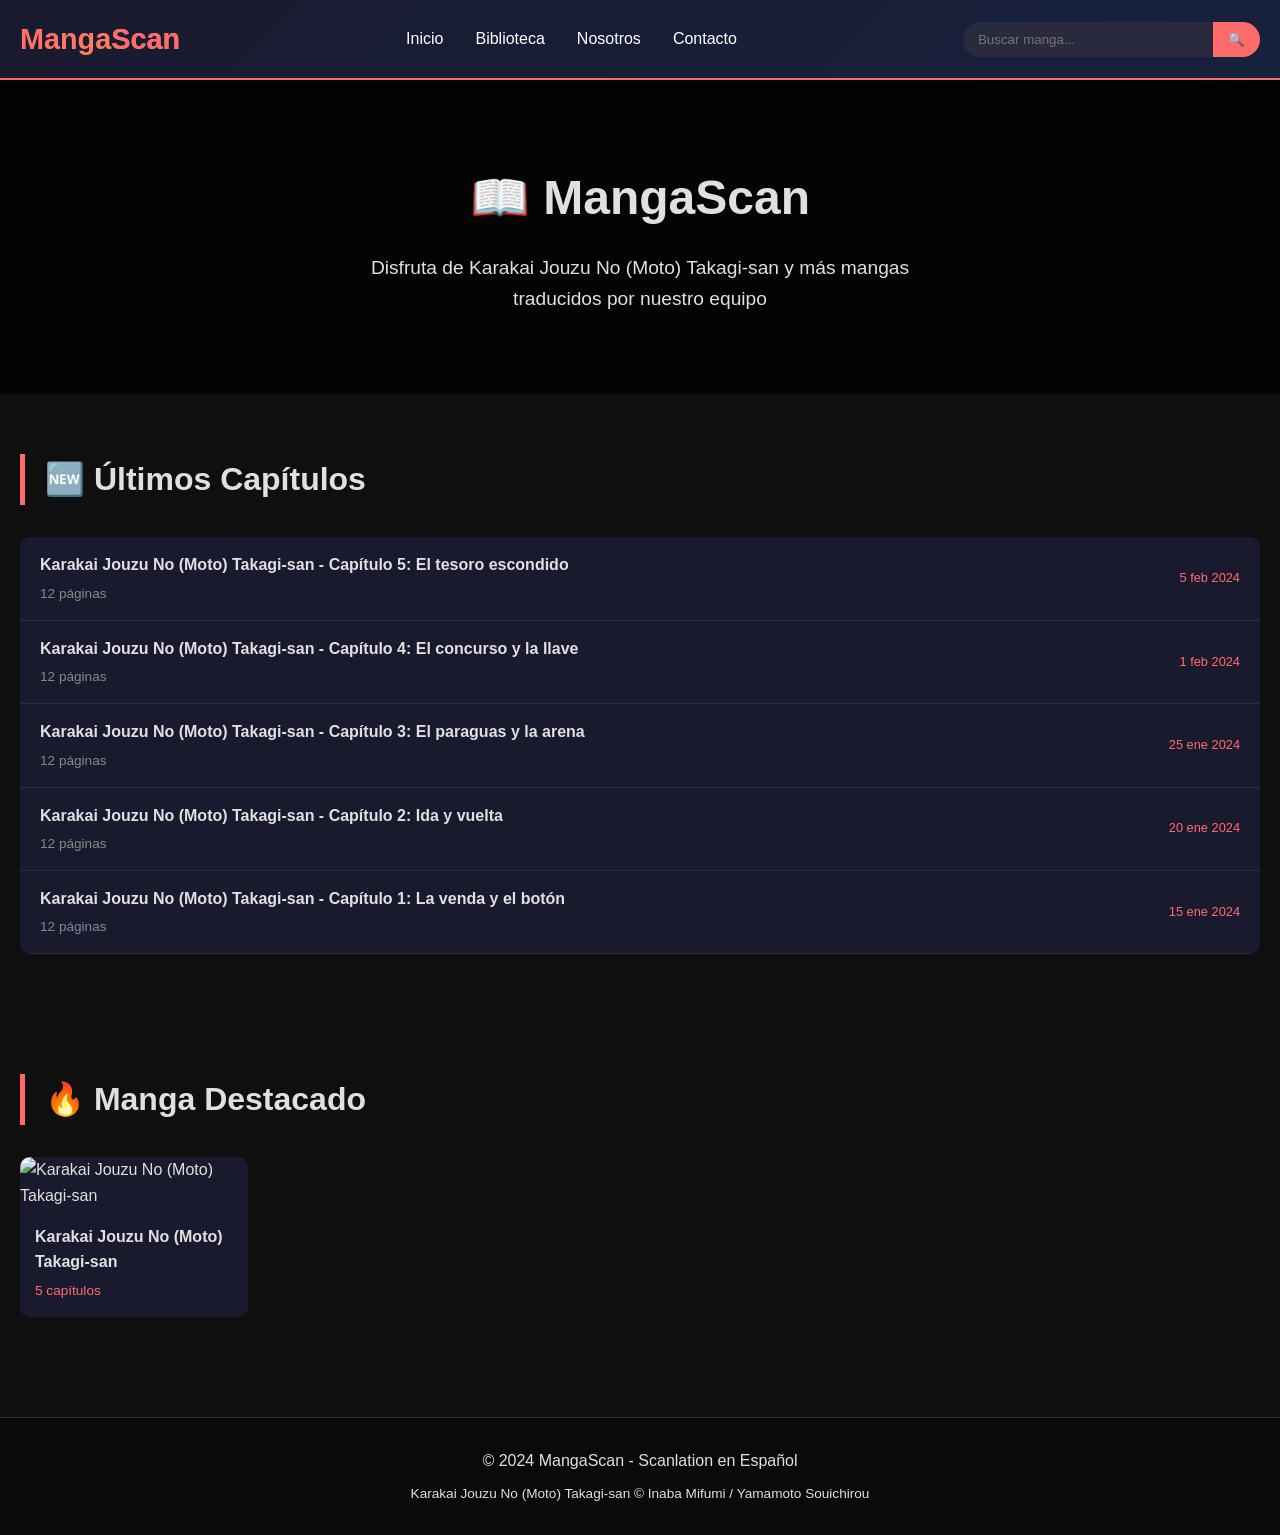
==== commit 120900cd: "Fix merge conflict in index.html Resolved merge conflict in index.html and retained the final versio" ====
--- a/index.html
+++ b/index.html
@@ -1,4 +1,3 @@
-<<<<<<< HEAD
 <!DOCTYPE html>
 <html lang="es">
 <head>
@@ -74,73 +73,3 @@
     </script>
 </body>
 </html>
-=======
-<!DOCTYPE html>
-<html lang="es">
-<head>
-    <meta charset="UTF-8">
-    <meta name="viewport" content="width=device-width, initial-scale=1.0">
-    <title>Inicio | MangaScan</title>
-    <link rel="stylesheet" href="css/style.css">
-</head>
-<body>
-    <header class="header">
-        <div class="container">
-            <nav class="nav">
-                <div class="logo">Manga<span>Scan</span></div>
-                <ul class="nav-links">
-                    <li><a href="index.html">Inicio</a></li>
-                    <li><a href="biblioteca.html">Biblioteca</a></li>
-                    <li><a href="about.html">Nosotros</a></li>
-                    <li><a href="contacto.html">Contacto</a></li>
-                </ul>
-                <div class="search-bar">
-                    <input type="text" id="searchInput" placeholder="Buscar manga...">
-                    <button onclick="searchManga()">🔍</button>
-                </div>
-            </nav>
-        </div>
-    </header>
-
-    <main>
-        <section class="hero">
-            <div class="container">
-                <h1>📖 MangaScan</h1>
-                <p>Leer mangas traducidos al español - Actualizaciones diarias</p>
-            </div>
-        </section>
-
-        <section class="section">
-            <div class="container">
-                <h2 class="section-title">🆕 Últimos Capítulos</h2>
-                <div class="recent-list" id="recentChapters">
-                    <!-- Se carga con JS -->
-                </div>
-            </div>
-        </section>
-
-        <section class="section">
-            <div class="container">
-                <h2 class="section-title">🔥 Mangas Populares</h2>
-                <div class="manga-grid" id="popularMangas">
-                    <!-- Se carga con JS -->
-                </div>
-            </div>
-        </section>
-    </main>
-
-    <footer class="footer">
-        <div class="container">
-            <p>© 2024 MangaScan - Scanlation en Español</p>
-        </div>
-    </footer>
-
-    <script src="js/main.js"></script>
-    <script>
-        // Cargar datos al inicio
-        loadRecentChapters();
-        loadPopularMangas();
-    </script>
-</body>
-</html>
->>>>>>> 83bc32f869447b53fa86d9d1d5702e1d3e0b4aa5
--- a/css/style.css
+++ b/css/style.css
@@ -1,4 +1,3 @@
-<<<<<<< HEAD
 * {
     margin: 0;
     padding: 0;
@@ -529,247 +528,4 @@
         width: 100%;
         justify-content: center;
     }
-=======
-* {
-    margin: 0;
-    padding: 0;
-    box-sizing: border-box;
-}
-
-body {
-    font-family: 'Segoe UI', sans-serif;
-    background: #0f0f0f;
-    color: #e0e0e0;
-}
-
-.container {
-    max-width: 1300px;
-    margin: 0 auto;
-    padding: 0 20px;
-}
-
-/* Header */
-.header {
-    background: linear-gradient(135deg, #1a1a2e, #16213e);
-    position: sticky;
-    top: 0;
-    z-index: 100;
-    border-bottom: 2px solid #ff6b6b;
-}
-
-.nav {
-    display: flex;
-    justify-content: space-between;
-    align-items: center;
-    flex-wrap: wrap;
-    padding: 1rem 0;
-}
-
-.logo {
-    font-size: 1.8rem;
-    font-weight: bold;
-    background: linear-gradient(135deg, #ff6b6b, #ff8e53);
-    -webkit-background-clip: text;
-    background-clip: text;
-    color: transparent;
-}
-
-.logo span {
-    color: #ff6b6b;
-}
-
-.nav-links {
-    display: flex;
-    gap: 2rem;
-    list-style: none;
-}
-
-.nav-links a {
-    color: white;
-    text-decoration: none;
-    transition: color 0.3s;
-}
-
-.nav-links a:hover {
-    color: #ff6b6b;
-}
-
-.search-bar {
-    display: flex;
-    background: #2a2a3e;
-    border-radius: 25px;
-    overflow: hidden;
-}
-
-.search-bar input {
-    padding: 10px 15px;
-    border: none;
-    background: transparent;
-    color: white;
-    width: 250px;
-    outline: none;
-}
-
-.search-bar button {
-    padding: 10px 15px;
-    background: #ff6b6b;
-    border: none;
-    color: white;
-    cursor: pointer;
-}
-
-/* Hero */
-.hero {
-    background: linear-gradient(rgba(0,0,0,0.7), rgba(0,0,0,0.7)), url('https://images.unsplash.com/photo-1578632767115-351597cf2477?ixlib=rb-4.0.3');
-    background-size: cover;
-    padding: 80px 0;
-    text-align: center;
-}
-
-.hero h1 {
-    font-size: 3rem;
-    margin-bottom: 1rem;
-}
-
-/* Grid de mangas */
-.manga-grid {
-    display: grid;
-    grid-template-columns: repeat(auto-fill, minmax(200px, 1fr));
-    gap: 25px;
-}
-
-.manga-card {
-    background: #1a1a2e;
-    border-radius: 10px;
-    overflow: hidden;
-    transition: transform 0.3s;
-    cursor: pointer;
-    text-decoration: none;
-    color: inherit;
-}
-
-.manga-card:hover {
-    transform: translateY(-5px);
-}
-
-.manga-cover {
-    width: 100%;
-    height: 280px;
-    object-fit: cover;
-}
-
-.manga-info {
-    padding: 15px;
-}
-
-.manga-title {
-    font-weight: bold;
-    margin-bottom: 5px;
-}
-
-/* Lista de capítulos */
-.chapters-list {
-    background: #1a1a2e;
-    border-radius: 10px;
-}
-
-.chapter-item {
-    display: flex;
-    justify-content: space-between;
-    padding: 15px 20px;
-    border-bottom: 1px solid #2a2a3e;
-    text-decoration: none;
-    color: inherit;
-    transition: background 0.3s;
-}
-
-.chapter-item:hover {
-    background: #2a2a3e;
-}
-
-/* Lector */
-.reader-body {
-    background: #0a0a0a;
-    overflow-y: auto;
-}
-
-.reader-container {
-    width: 100%;
-    min-height: 100vh;
-}
-
-.reader-header {
-    position: sticky;
-    top: 0;
-    background: #1a1a2e;
-    padding: 15px 20px;
-    display: flex;
-    justify-content: space-between;
-    align-items: center;
-    flex-wrap: wrap;
-    z-index: 10;
-}
-
-.reader-btn {
-    background: #ff6b6b;
-    color: white;
-    padding: 8px 15px;
-    text-decoration: none;
-    border-radius: 5px;
-    margin: 5px;
-    display: inline-block;
-}
-
-.pages-container {
-    display: flex;
-    flex-direction: column;
-    align-items: center;
-    padding: 20px;
-}
-
-.manga-page {
-    max-width: 100%;
-    height: auto;
-    margin-bottom: 10px;
-}
-
-/* Filtros */
-.filter-buttons {
-    display: flex;
-    gap: 10px;
-    flex-wrap: wrap;
-    margin-bottom: 30px;
-}
-
-.filter-btn {
-    padding: 8px 20px;
-    background: #2a2a3e;
-    border: none;
-    color: white;
-    border-radius: 20px;
-    cursor: pointer;
-}
-
-.filter-btn.active {
-    background: #ff6b6b;
-}
-
-/* Footer */
-.footer {
-    background: #0a0a0a;
-    text-align: center;
-    padding: 30px;
-    margin-top: 40px;
-}
-
-/* Responsive */
-@media (max-width: 768px) {
-    .nav {
-        flex-direction: column;
-        gap: 15px;
-    }
-    .manga-grid {
-        grid-template-columns: repeat(auto-fill, minmax(150px, 1fr));
-    }
->>>>>>> 83bc32f869447b53fa86d9d1d5702e1d3e0b4aa5
-}+}
